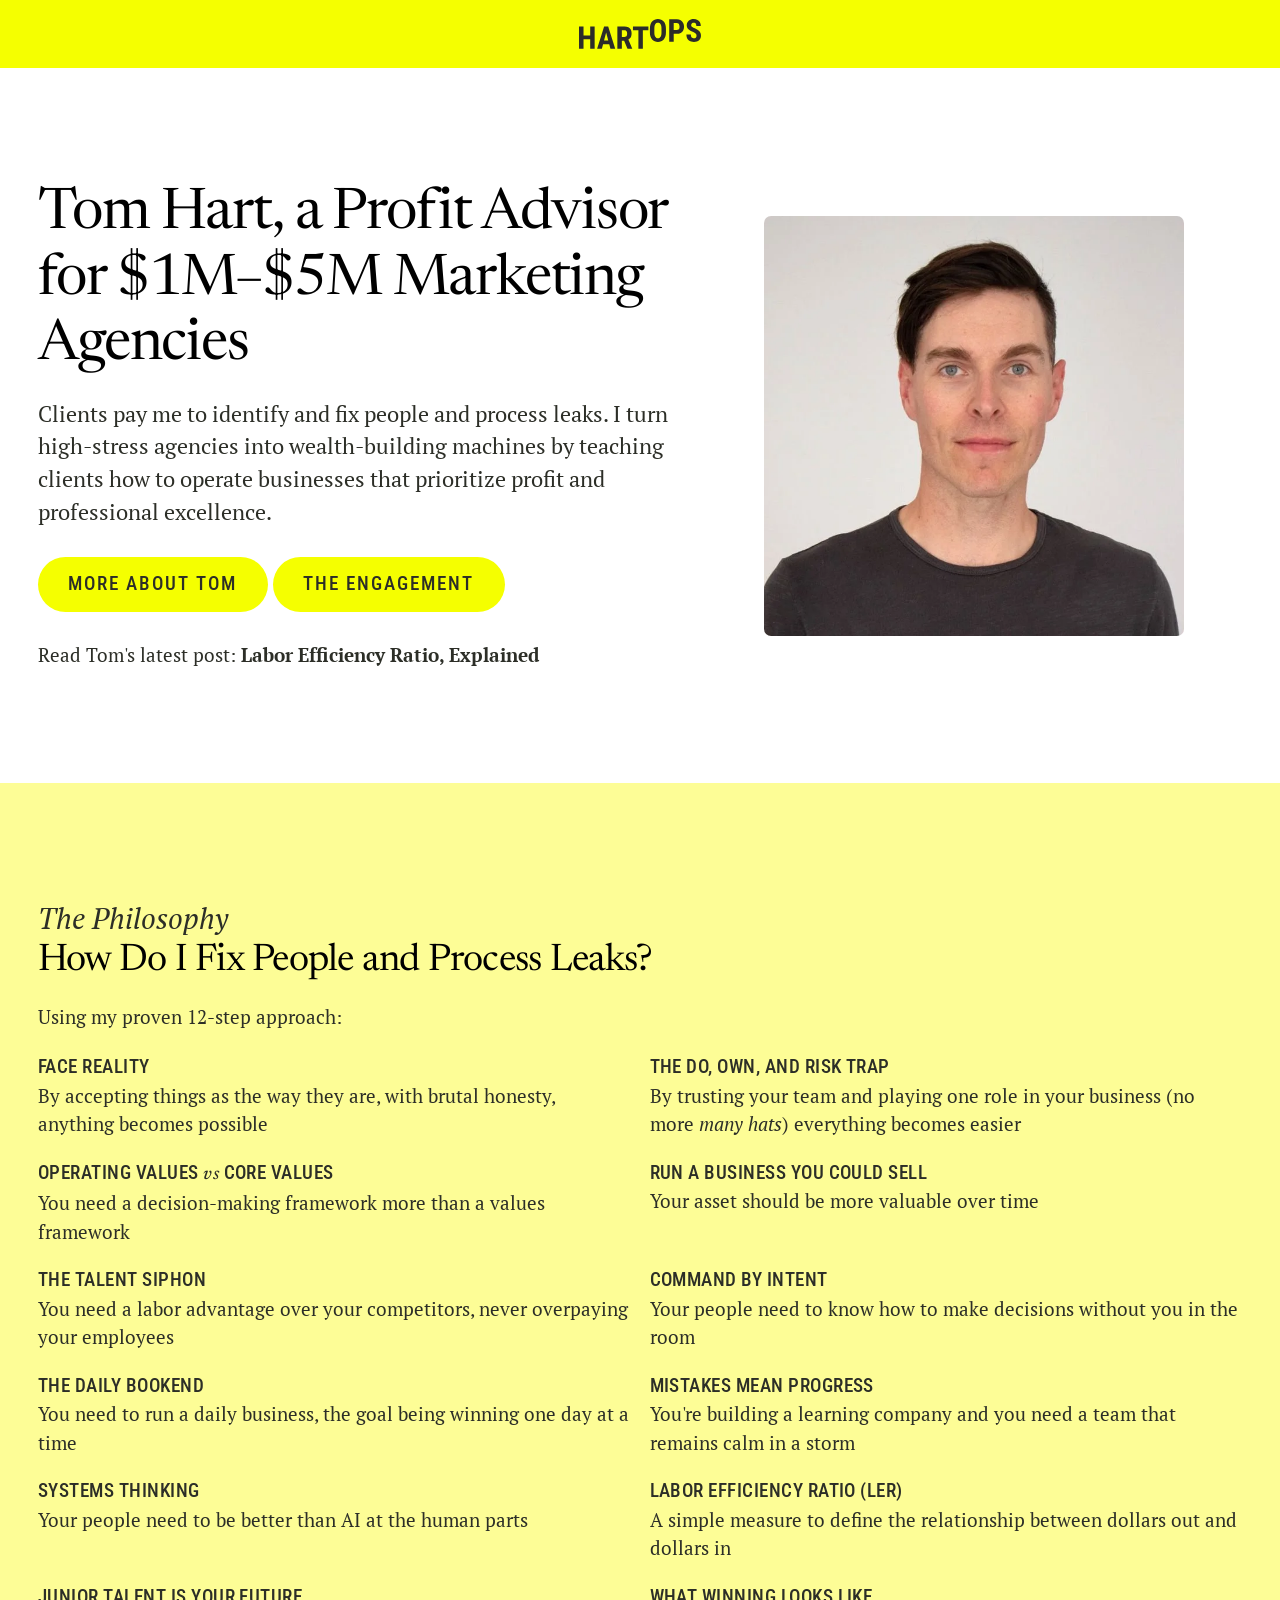
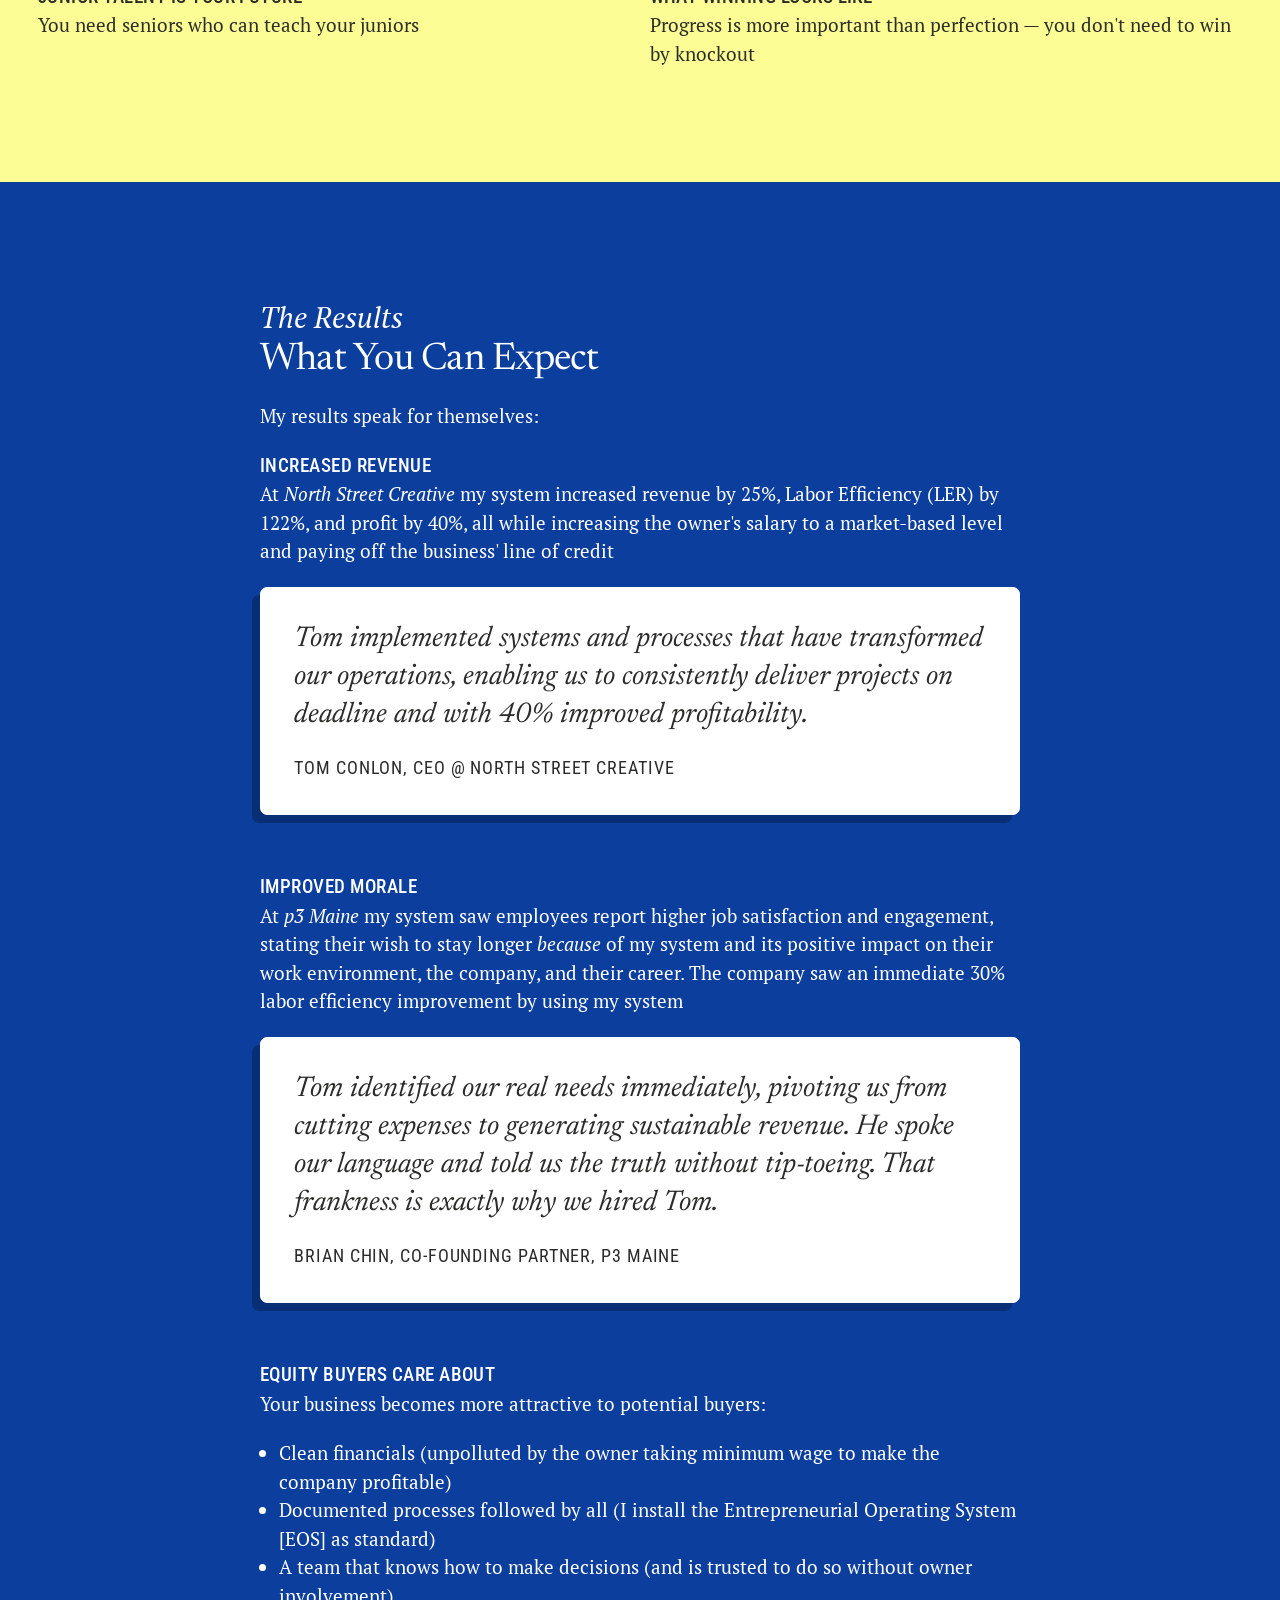
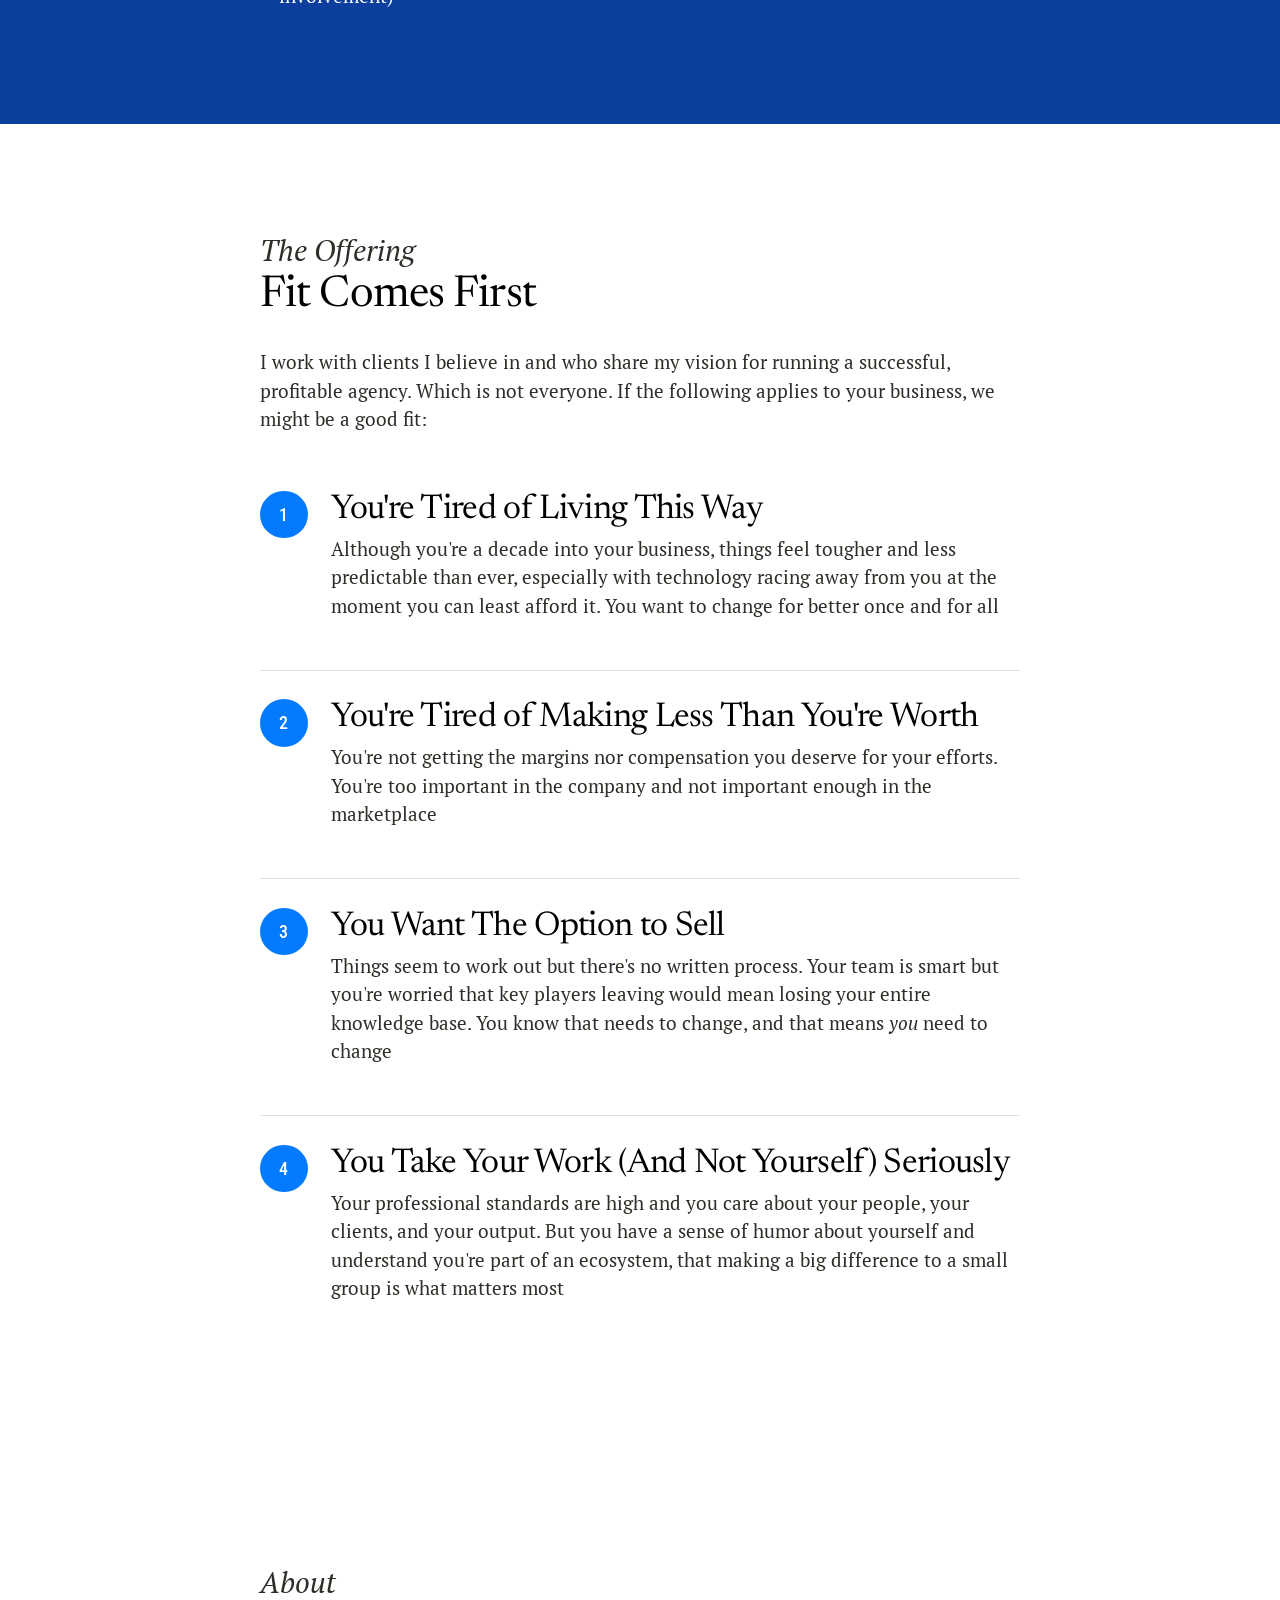
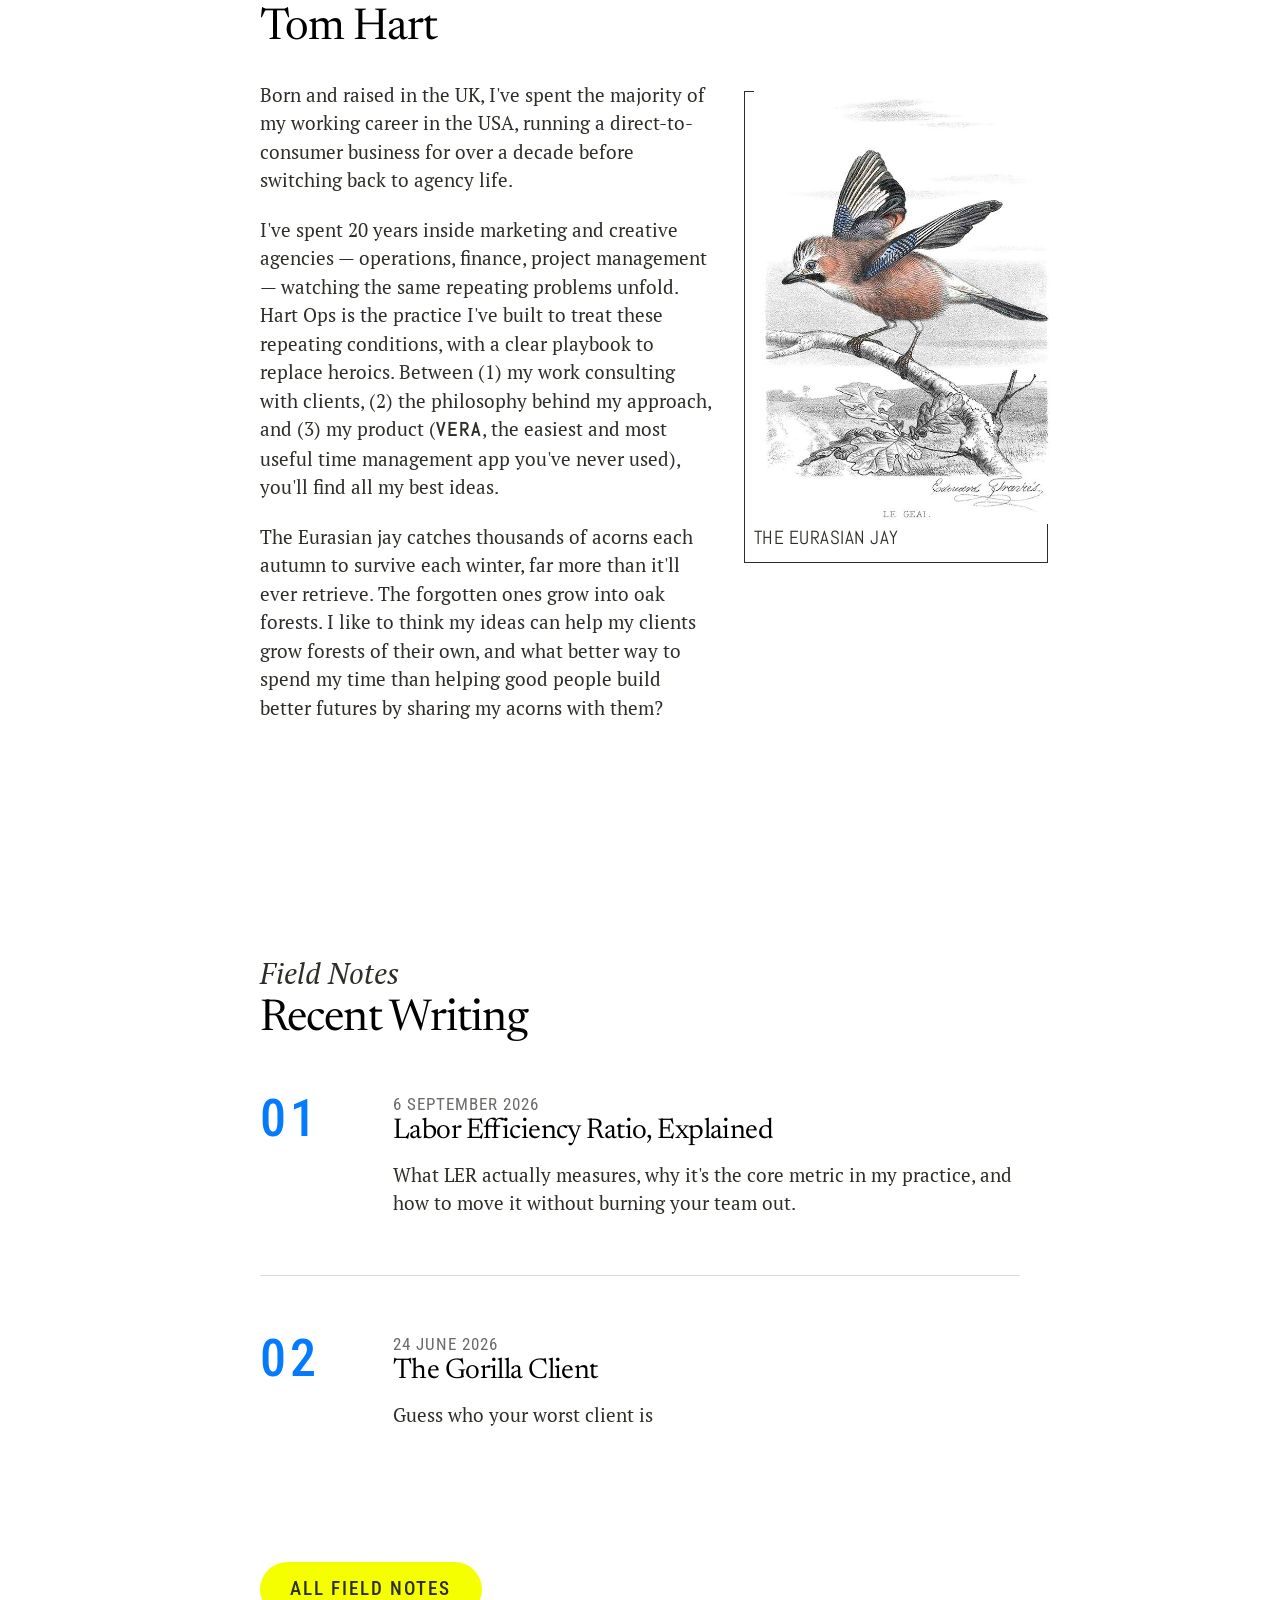
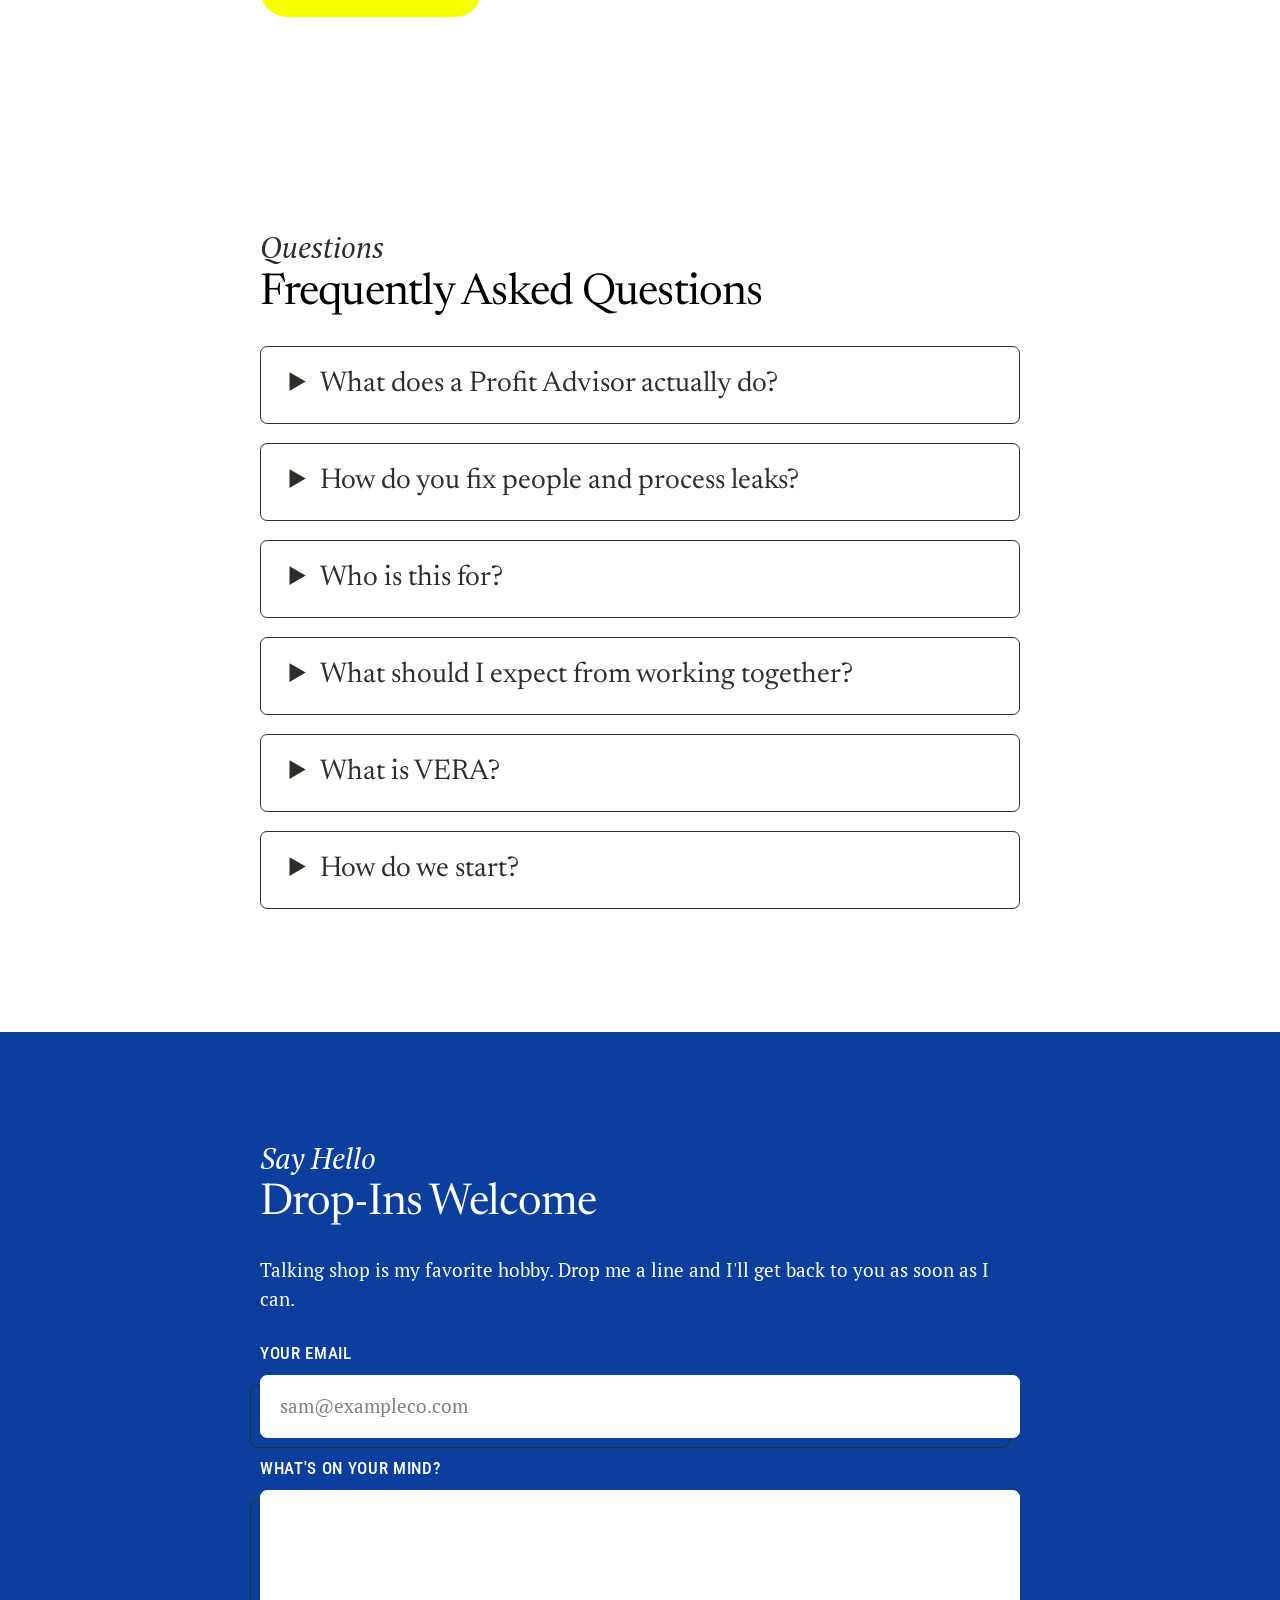
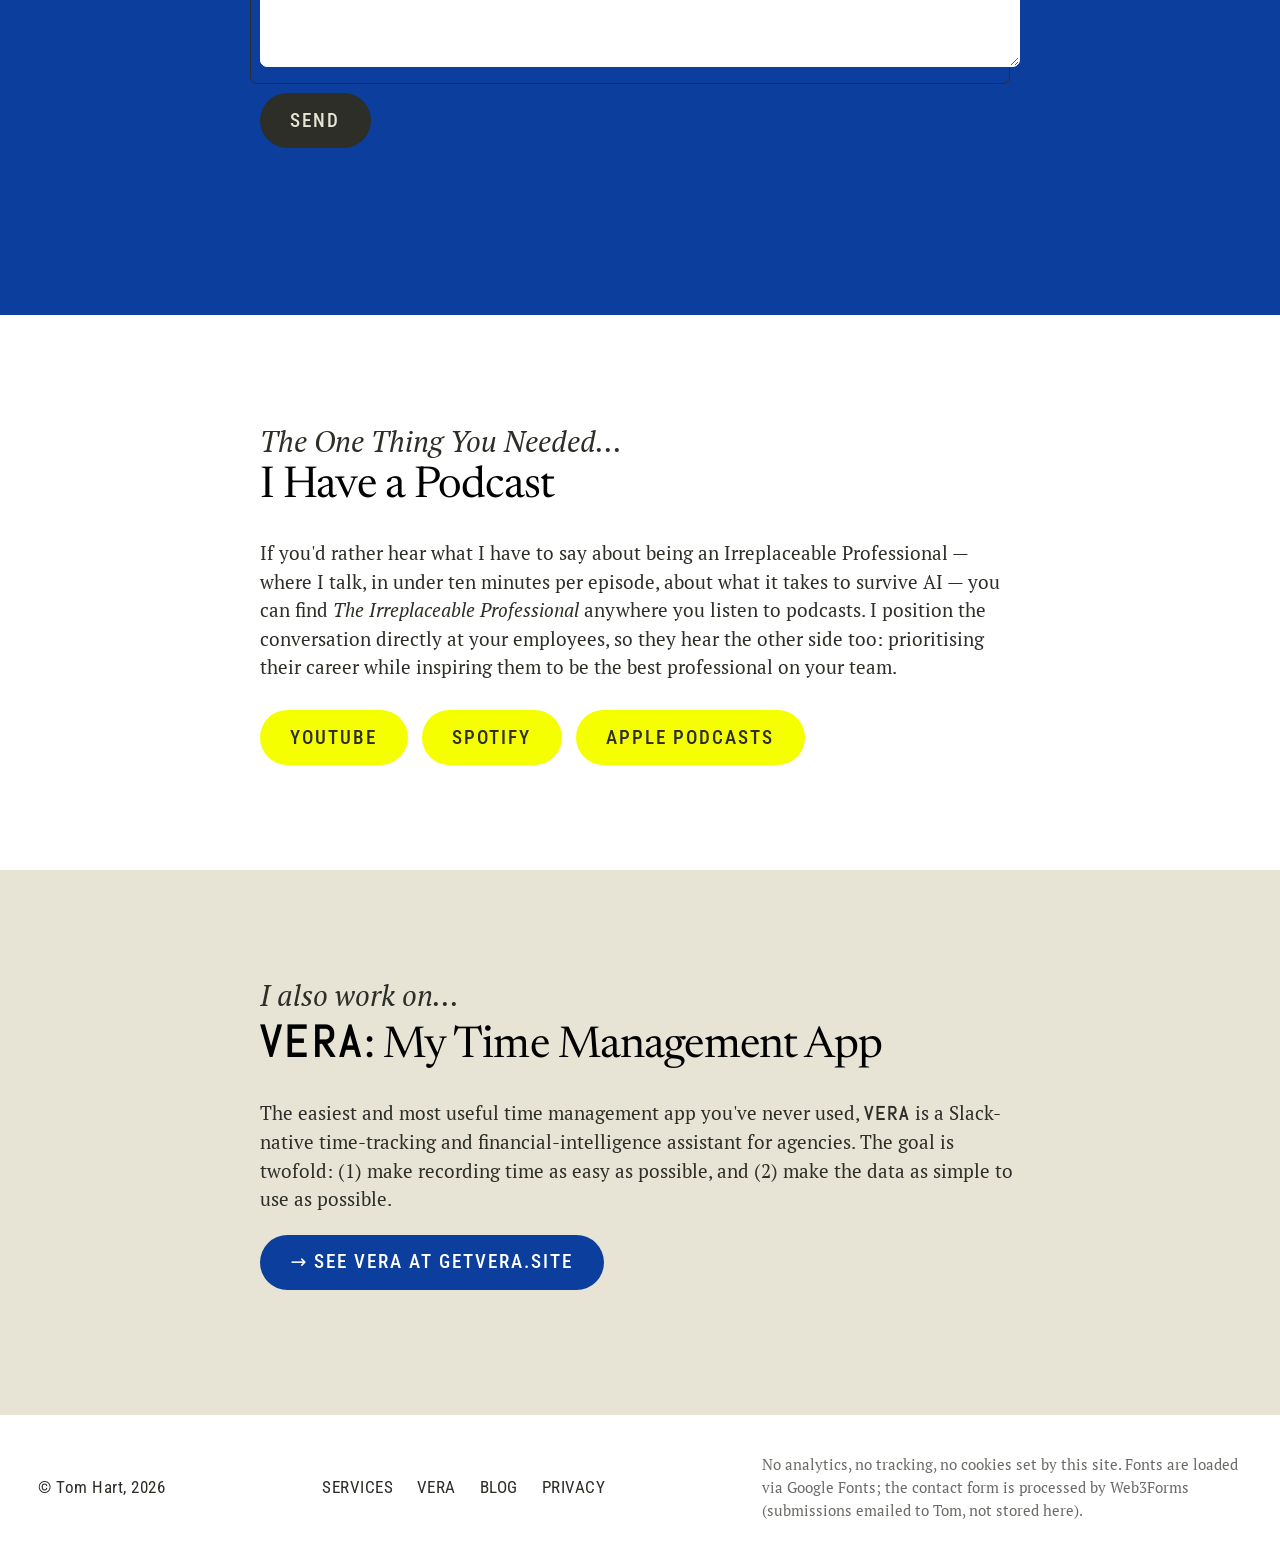
==== index.html @ b601b22d "Add FAQ sections with FAQPage structured data to home and /services/ (issue 6)" ====
<!doctype html>
<html lang="en">
<head>
<meta charset="utf-8">
<meta name="viewport" content="width=device-width, initial-scale=1">
<title>Hart Ops — Profit Advisor for $1M–$5M Marketing Agencies</title>
<meta name="description" content="Tom Hart fixes the people and process leaks that keep $1M–$5M marketing agencies from the profit they deserve. A four-week diagnostic and a clear playbook for 20% margins by design.">
<meta name="author" content="Tom Hart">
<meta name="robots" content="index,follow,max-image-preview:large">
<meta name="theme-color" content="#047AFF">

<meta property="og:title" content="Hart Ops — Profit Advisor for $1M–$5M Marketing Agencies">
<meta property="og:description" content="Turn a high-stress agency into a wealth-building machine. Four-week diagnostic, clear playbook, 20% margins by design.">
<meta property="og:type" content="website">
<meta property="og:url" content="https://hartops.com/">
<meta property="og:image" content="https://hartops.com/assets/img/tom-hart.jpg">
<meta property="og:image:alt" content="Tom Hart, profit advisor for $1M–$5M marketing agencies">
<meta property="og:locale" content="en_US">
<meta property="og:site_name" content="Hart Ops">

<meta name="twitter:card" content="summary_large_image">
<meta name="twitter:title" content="Hart Ops — Profit Advisor for $1M–$5M Marketing Agencies">
<meta name="twitter:description" content="Turn a high-stress agency into a wealth-building machine. Four-week diagnostic, clear playbook, 20% margins by design.">
<meta name="twitter:image" content="https://hartops.com/assets/img/tom-hart.jpg">

<link rel="canonical" href="https://hartops.com/">
<link rel="icon" href="assets/img/hart-ops-logo.svg" type="image/svg+xml">

<link rel="preconnect" href="https://fonts.googleapis.com">
<link rel="preconnect" href="https://fonts.gstatic.com" crossorigin>
<link rel="preload" as="image" href="assets/img/tom-hart.jpg" fetchpriority="high">
<link href="https://fonts.googleapis.com/css2?family=Abel&family=Newsreader:ital,opsz,wght@0,6..72,400..500;1,6..72,400..500&family=PT+Serif:ital,wght@0,400;0,700;1,400;1,700&family=Roboto+Condensed:wght@400;500&display=swap" rel="stylesheet">

<link rel="stylesheet" href="styles.css">
<style>
  .recent-writing-list { list-style: none; padding: 0; margin: 1.5rem 0 0; }
  .recent-writing-list .post-card { display: grid; gap: 0.75rem; padding: 2.25rem 0; border-top: 1px solid rgba(44, 46, 39, 0.18); align-items: start; }
  .recent-writing-list > li:first-child .post-card { border-top: 0; padding-top: 0.5rem; }
  .recent-writing-list .post-index { font-family: "Roboto Condensed", system-ui, sans-serif; font-weight: 500; letter-spacing: 0.08em; font-size: 2.25rem; line-height: 1; color: var(--color-blue); margin: 0; }
  .recent-writing-list .post-card p { margin: 0; }
  .recent-writing-list .post-card h3 { margin: 0 0 0.4em; }
  @media (min-width: 768px) {
    .recent-writing-list .post-card { grid-template-columns: 4.5rem 1fr; column-gap: 2.5rem; padding: 3rem 0; }
    .recent-writing-list > li:first-child .post-card { padding-top: 1rem; }
    .recent-writing-list .post-index { font-size: 2.75rem; }
  }
  .recent-writing-cta { margin-top: 3rem; margin-bottom: 0; }
  @media (min-width: 768px) { .recent-writing-cta { margin-top: 4rem; } }
</style>

<script type="application/ld+json">
{
  "@context": "https://schema.org",
  "@graph": [
    {
      "@type": "Person",
      "@id": "https://hartops.com/#tom-hart",
      "name": "Tom Hart",
      "jobTitle": "Profit Advisor",
      "description": "Operations, finance, and project-management advisor with 20 years inside marketing and creative agencies. Helps $1M–$5M agencies fix people and process leaks for 20% margins by design.",
      "url": "https://hartops.com/",
      "image": "https://hartops.com/assets/img/tom-hart.jpg",
      "knowsAbout": [
        "Agency operations",
        "Labor Efficiency Ratio (LER)",
        "Entrepreneurial Operating System (EOS)",
        "Marketing agency profitability",
        "Process design",
        "Team performance"
      ],
      "worksFor": { "@id": "https://hartops.com/#hartops" },
      "sameAs": [
        "https://getvera.site"
      ]
    },
    {
      "@type": "ProfessionalService",
      "@id": "https://hartops.com/#hartops",
      "name": "Hart Ops",
      "url": "https://hartops.com/",
      "logo": "https://hartops.com/assets/img/hart-ops-logo.svg",
      "image": "https://hartops.com/assets/img/tom-hart.jpg",
      "description": "Profit advisory for $1M–$5M marketing agencies. A four-week diagnostic and a clear playbook for 20% margins by design.",
      "founder": { "@id": "https://hartops.com/#tom-hart" },
      "areaServed": "Worldwide",
      "makesOffer": { "@id": "https://hartops.com/services/#service" },
      "review": [
        {
          "@type": "Review",
          "author": { "@type": "Person", "name": "Tom Conlon", "jobTitle": "CEO, North Street Creative" },
          "reviewBody": "Tom implemented systems and processes that have transformed our operations, enabling us to consistently deliver projects on deadline and with 40% improved profitability."
        },
        {
          "@type": "Review",
          "author": { "@type": "Person", "name": "Brian Chin", "jobTitle": "Co-Founding Partner, p3 Maine" },
          "reviewBody": "Tom identified our real needs immediately, pivoting us from cutting expenses to generating sustainable revenue. He spoke our language and told us the truth without tip-toeing. That frankness is exactly why we hired Tom."
        }
      ]
    },
    {
      "@type": "WebSite",
      "@id": "https://hartops.com/#website",
      "url": "https://hartops.com/",
      "name": "Hart Ops",
      "publisher": { "@id": "https://hartops.com/#hartops" },
      "inLanguage": "en"
    },
    {
      "@type": "FAQPage",
      "@id": "https://hartops.com/#faq",
      "mainEntity": [
        {
          "@type": "Question",
          "name": "What does a Profit Advisor actually do?",
          "acceptedAnswer": {
            "@type": "Answer",
            "text": "Clients pay me to identify and fix people and process leaks. I turn high-stress agencies into wealth-building machines by teaching clients how to operate businesses that prioritize profit and professional excellence. I've spent 20 years inside marketing and creative agencies — operations, finance, project management — and Hart Ops is the practice I've built to treat these repeating conditions, with a clear playbook to replace heroics."
          }
        },
        {
          "@type": "Question",
          "name": "How do you fix people and process leaks?",
          "acceptedAnswer": {
            "@type": "Answer",
            "text": "Using my proven 12-step approach. It starts with Face Reality, then covers Command by Intent (your people need to know how to make decisions without you in the room), The Daily Bookend, and Labor Efficiency Ratio (LER), a simple measure to define the relationship between dollars out and dollars in. Progress is more important than perfection — you don't need to win by knockout."
          }
        },
        {
          "@type": "Question",
          "name": "Who is this for?",
          "acceptedAnswer": {
            "@type": "Answer",
            "text": "I work with $1M–$5M marketing agencies, and with clients I believe in who share my vision for running a successful, profitable agency. Which is not everyone. We might be a good fit if you're tired of living this way, you're tired of making less than you're worth, you want the option to sell, and you take your work (and not yourself) seriously."
          }
        },
        {
          "@type": "Question",
          "name": "What should I expect from working together?",
          "acceptedAnswer": {
            "@type": "Answer",
            "text": "My results speak for themselves. At North Street Creative my system increased revenue by 25%, Labor Efficiency (LER) by 122%, and profit by 40%. At p3 Maine employees reported higher job satisfaction and engagement, and the company saw an immediate 30% labor efficiency improvement. Your business also becomes more attractive to potential buyers: clean financials, documented processes followed by all, and a team that knows how to make decisions."
          }
        },
        {
          "@type": "Question",
          "name": "What is VERA?",
          "acceptedAnswer": {
            "@type": "Answer",
            "text": "VERA is a Slack-native time-tracking and financial-intelligence assistant for agencies, and the easiest and most useful time management app you've never used. The goal is twofold: (1) make recording time as easy as possible, and (2) make the data as simple to use as possible."
          }
        },
        {
          "@type": "Question",
          "name": "How do we start?",
          "acceptedAnswer": {
            "@type": "Answer",
            "text": "Talking shop is my favorite hobby. Drop me a line using the contact form just below this section and I'll get back to you as soon as I can."
          }
        }
      ]
    }
  ]
}
</script>
</head>
<body>

<a class="skip-link" href="#top">Skip to main content</a>

<header class="site-header bg-canary z-50">
  <div class="px-6 md:px-8 py-4 flex justify-center">
    <a class="block max-h-[30px]" href="#top" aria-label="Hart Ops home"><img class="block max-h-[30px] w-auto" src="./assets/img/hart-ops-logo.svg" alt="Hart Ops" width="122" height="30"></a>
  </div>
</header>

<main id="top">
  <section class="px-6 md:px-8 py-16 md:py-24 bg-white">
    <div class="mx-auto max-w-[1400px] grid gap-8 md:gap-12 md:grid-cols-[1.4fr_1fr] items-center">
      <div>
        <h1 class="text-[2.6rem] md:text-[3rem] mb-4">Tom Hart, a Profit Advisor<br />for $1M–$5M Marketing Agencies</h1>
        <p class="text-[1.15rem] max-w-[36em] mb-6">Clients pay me to identify and fix people and process leaks. I turn high-stress agencies into wealth-building machines by teaching clients how to operate businesses that prioritize profit and professional excellence.</p>
        <a class="btn" href="#about">More About Tom</a> <a class="btn" href="/services/">The Engagement</a>
        <p class="mt-6 mb-0"><!-- BUILD:LATEST_POST_LINK -->Read Tom's latest post: <a class="font-bold" href="/blog/labor-efficiency-ratio-explained/">Labor Efficiency Ratio, Explained</a><!-- /BUILD:LATEST_POST_LINK --></p>
      </div>
      <figure class="m-0">
        <img class="w-full max-w-[420px] rounded-md" src="assets/img/tom-hart.jpg" alt="Portrait of Tom Hart" width="420" height="525" loading="eager" decoding="async" fetchpriority="high" onerror="this.closest('figure').remove()">
      </figure>
    </div>
  </section>
  
  <section class="px-6 md:px-8 py-16 md:py-24 bg-[#FDFD96]">
    <div class="mx-auto max-w-[1400px]">
        <p class="italic text-[1.5rem] m-0">The Philosophy</p>
        <h2 class="text-[1.6rem] md:text-[2rem] mb-4">How Do I Fix People and Process Leaks?</h2>
        <p>Using my proven 12-step approach:</p>
        <ol class="list-none mt-4 grid gap-4 md:grid-cols-2">
          <li><strong class="font-meta font-medium uppercase tracking-wide">Face Reality</strong><br />By accepting things as the way they are, with brutal honesty, anything becomes possible</li>
          <li><strong class="font-meta font-medium uppercase tracking-wide">The Do, Own, and Risk Trap</strong><br />By trusting your team and playing one role in your business (no more <em class="italic">many hats</em>) everything becomes easier</li>
          <li><strong class="font-meta font-medium uppercase tracking-wide">Operating Values <span class="italic lowercase font-heading">vs</span> Core Values</strong><br />You need a decision-making framework more than a values framework</li>
          <li><strong class="font-meta font-medium uppercase tracking-wide">Run a Business You Could Sell</strong><br />Your asset should be more valuable over time</li>
          <li><strong class="font-meta font-medium uppercase tracking-wide">The Talent Siphon</strong><br />You need a labor advantage over your competitors, never overpaying your employees</li>
          <li><strong class="font-meta font-medium uppercase tracking-wide">Command by Intent</strong><br />Your people need to know how to make decisions without you in the room</li>
          <li><strong class="font-meta font-medium uppercase tracking-wide">The Daily Bookend</strong><br />You need to run a daily business, the goal being winning one day at a time</li>
          <li><strong class="font-meta font-medium uppercase tracking-wide">Mistakes Mean Progress</strong><br />You're building a learning company and you need a team that remains calm in a storm</li>
          <li><strong class="font-meta font-medium uppercase tracking-wide">Systems Thinking</strong><br />Your people need to be better than AI at the human parts</li>
          <li><strong class="font-meta font-medium uppercase tracking-wide">Labor Efficiency Ratio (LER)</strong><br />A simple measure to define the relationship between dollars out and dollars in</li>
          <li><strong class="font-meta font-medium uppercase tracking-wide">Junior Talent Is Your Future</strong><br />You need seniors who can teach your juniors</li>
          <li><strong class="font-meta font-medium uppercase tracking-wide">What Winning Looks Like</strong><br />Progress is more important than perfection — you don't need to win by knockout</li>
        </ol>
    </div>
  </section>

  <section class="theme-dark px-6 md:px-8 py-16 md:py-24">
    <div class="mx-auto max-w-[760px]">
        <p class="italic text-[1.5rem] m-0">The Results</p>
        <h2 class="text-[1.6rem] md:text-[2rem] mb-4">What You Can Expect</h2>
        <p>My results speak for themselves:</p>
        <section class="flex flex-col gap-12">
          <article>
            <p><strong class="font-meta font-medium uppercase tracking-wide">Increased Revenue</strong><br />At <em>North Street Creative</em> my system increased revenue by 25%, Labor Efficiency (LER) by 122%, and profit by 40%, all while increasing the owner's salary to a market-based level and paying off the business' line of credit</p>
              <figure class="m-0 p-7 bg-white border rounded-md shadow-[-8px_8px_0px_0px_rgba(0,0,0,.25)]">
              <blockquote class="m-0 mb-4 text-2xl font-heading italic text-[#2B2C29]"><p class="m-0">Tom implemented systems and processes that have transformed our operations, enabling us to consistently deliver projects on deadline and with 40% improved profitability.</p></blockquote>
              <figcaption class="font-meta uppercase tracking-[0.05em] text-[0.95rem] text-[#2B2C29]">Tom Conlon, CEO @ North Street Creative</figcaption>
            </figure>
          </article>
          <article>
            <p><strong class="font-meta font-medium uppercase tracking-wide">Improved Morale</strong><br />At <em>p3 Maine</em> my system saw employees report higher job satisfaction and engagement, stating their wish to stay longer <em>because</em> of my system and its positive impact on their work environment, the company, and their career. The company saw an immediate 30% labor efficiency improvement by using my system</p>
            <figure class="m-0 p-7 bg-white border rounded-md shadow-[-8px_8px_0px_0px_rgba(0,0,0,.25)]">
              <blockquote class="m-0 mb-4 text-2xl font-heading italic text-[#2B2C29]"><p class="m-0">Tom identified our real needs immediately, pivoting us from cutting expenses to generating sustainable revenue. He spoke our language and told us the truth without tip-toeing. That frankness is exactly why we hired Tom.</p></blockquote>
              <figcaption class="font-meta uppercase tracking-[0.05em] text-[0.95rem] text-[#2B2C29]">Brian Chin, Co-Founding Partner, p3 Maine</figcaption>
            </figure>
          </article>
          <article>
            <p><strong class="font-meta font-medium uppercase tracking-wide">Equity Buyers Care About</strong><br />Your business becomes more attractive to potential buyers:</p>
            <ul class="list-disc list-outside ml-4">
              <li>Clean financials (unpolluted by the owner taking minimum wage to make the company profitable)</li>
              <li>Documented processes followed by all (I install the Entrepreneurial Operating System [EOS] as standard)</li>
              <li>A team that knows how to make decisions (and is trusted to do so without owner involvement)</li>
            </ul>
          </article>
        </section>
        </div>
  </section>

  <section class="px-6 md:px-8 py-14 md:py-22 bg-white">
    <div class="mx-auto max-w-[760px]">
      <p class="italic text-[1.5rem] m-0">The Offering</p>
      <h2 class="text-[2rem] md:text-[2.3125rem]">Fit Comes First</h2>
      <p>I work with clients I believe in and who share my vision for running a successful, profitable agency. Which is not everyone. If the following applies to your business, we might be a good fit:</p>
      <ol class="timeline-list mt-6">
        <li>
          <h3 class="m-0 mb-1 text-[1.4rem] md:text-[1.8rem]">You're Tired of Living This Way</h3>
          <p>Although you're a decade into your business, things feel tougher and less predictable than ever, especially with technology racing away from you at the moment you can least afford it. You want to change for better once and for all</p>
        </li>
        <li>
          <h3 class="m-0 mb-1 text-[1.4rem] md:text-[1.8rem]">You're Tired of Making Less Than You're Worth</h3>
          <p>You're not getting the margins nor compensation you deserve for your efforts. You're too important in the company and not important enough in the marketplace</p>
        </li>
        <li>
          <h3 class="m-0 mb-1 text-[1.4rem] md:text-[1.8rem]">You Want The Option to Sell</h3>
          <p>Things seem to work out but there's no written process. Your team is smart but you're worried that key players leaving would mean losing your entire knowledge base. You know that needs to change, and that means <em>you</em> need to change</p>
        </li>
        <li>
          <h3 class="m-0 mb-1 text-[1.4rem] md:text-[1.8rem]">You Take Your Work (And Not Yourself) Seriously</h3>
          <p>Your professional standards are high and you care about your people, your clients, and your output. But you have a sense of humor about yourself and understand you're part of an ecosystem, that making a big difference to a small group is what matters most</p>
        </li>
      </ol>
    </div>
  </section>

  <section class="px-6 md:px-8 py-14 md:py-22" id="about">
    <div class="mx-auto max-w-[760px]">
      <p class="italic text-[1.5rem] m-0">About</p>
      <h2 class="text-[2rem] md:text-[2.3125rem]">Tom Hart</h2>
      <div class="grid md:grid-cols-[60%_40%] gap-8">
        <header>
          <p>Born and raised in the UK, I've spent the majority of my working career in the USA, running a direct-to-consumer business for over a decade before switching back to agency life.</p>
          <p>I've spent 20 years inside marketing and creative agencies — operations, finance, project management — watching the same repeating problems unfold. Hart Ops is the practice I've built to treat these repeating conditions, with a clear playbook to replace heroics. Between (1) my work consulting with clients, (2) the philosophy behind my approach, and (3) my product (<a class="font-bold" rel="noopener" target="_blank" href="https://getvera.site"><span class="font-ui tracking-widest">VERA</span></a>, the easiest and most useful time management app you've never used), you'll find all my best ideas.</p>
          <p>The Eurasian jay catches thousands of acorns each autumn to survive each winter, far more than it'll ever retrieve. The forgotten ones grow into oak forests. I like to think my ideas can help my clients grow forests of their own, and what better way to spend my time than helping good people build better futures by sharing my acorns with them?</p>
        </header>
        <section class="flex flex-col gap-2">
          <figure class="relative jay">
            <img src="./assets/img/jay-864.jpg" alt="A Eurasian jay perched on a branch" width="864" height="576" loading="lazy" decoding="async" class="z-10 relative" onerror="this.closest('figure').remove()">
            <figcaption class="font-ui uppercase tracking-wide font-medium">The Eurasian Jay</figcaption>
          </figure>
        </section>
      </div>
    </div>
  </section>

  <section class="px-6 md:px-8 py-14 md:py-22 bg-white" id="writing">
    <div class="mx-auto max-w-[760px]">
      <p class="italic text-[1.5rem] m-0">Field Notes</p>
      <h2 class="text-[2rem] md:text-[2.3125rem]">Recent Writing</h2>
      <ol class="recent-writing-list">
        <!-- BUILD:LATEST_POSTS -->
        <li>
          <article class="post-card">
            <p class="post-index" aria-hidden="true">01</p>
            <div>
              <p class="font-meta uppercase tracking-[0.06em] text-sm text-ink/70">6 September 2026</p>
              <h3 class="text-xl md:text-2xl"><a class="no-underline text-black hover:text-blue-text" href="/blog/labor-efficiency-ratio-explained/">Labor Efficiency Ratio, Explained</a></h3>
              <p class="max-w-[62ch]">What LER actually measures, why it's the core metric in my practice, and how to move it without burning your team out.</p>
            </div>
          </article>
        </li>
        <li>
          <article class="post-card">
            <p class="post-index" aria-hidden="true">02</p>
            <div>
              <p class="font-meta uppercase tracking-[0.06em] text-sm text-ink/70">24 June 2026</p>
              <h3 class="text-xl md:text-2xl"><a class="no-underline text-black hover:text-blue-text" href="/blog/the-gorilla-client/">The Gorilla Client</a></h3>
              <p class="max-w-[62ch]">Guess who your worst client is</p>
            </div>
          </article>
        </li>
        <!-- /BUILD:LATEST_POSTS -->
      </ol>
      <p class="recent-writing-cta"><a class="btn" href="/blog/">All Field Notes</a></p>
    </div>
  </section>

  <section class="px-6 md:px-8 py-14 md:py-22" id="faq">
    <div class="mx-auto max-w-[760px]">
      <p class="italic text-[1.5rem] m-0">Questions</p>
      <h2 class="text-[2rem] md:text-[2.3125rem]">Frequently Asked Questions</h2>
      <details class="px-6 py-4 mb-4 bg-white border rounded-md">
        <summary class="font-heading text-2xl">What does a Profit Advisor actually do?</summary>
        <p class="mt-4 mb-0">Clients pay me to identify and fix people and process leaks. I turn high-stress agencies into wealth-building machines by teaching clients how to operate businesses that prioritize profit and professional excellence. I've spent 20 years inside marketing and creative agencies — operations, finance, project management — and Hart Ops is the practice I've built to treat these repeating conditions, with a clear playbook to replace heroics.</p>
      </details>
      <details class="px-6 py-4 mb-4 bg-white border rounded-md">
        <summary class="font-heading text-2xl">How do you fix people and process leaks?</summary>
        <p class="mt-4 mb-0">Using my proven 12-step approach. It starts with Face Reality, then covers Command by Intent (your people need to know how to make decisions without you in the room), The Daily Bookend, and Labor Efficiency Ratio (LER), a simple measure to define the relationship between dollars out and dollars in. Progress is more important than perfection — you don't need to win by knockout.</p>
      </details>
      <details class="px-6 py-4 mb-4 bg-white border rounded-md">
        <summary class="font-heading text-2xl">Who is this for?</summary>
        <p class="mt-4 mb-0">I work with $1M–$5M marketing agencies, and with clients I believe in who share my vision for running a successful, profitable agency. Which is not everyone. We might be a good fit if you're tired of living this way, you're tired of making less than you're worth, you want the option to sell, and you take your work (and not yourself) seriously.</p>
      </details>
      <details class="px-6 py-4 mb-4 bg-white border rounded-md">
        <summary class="font-heading text-2xl">What should I expect from working together?</summary>
        <p class="mt-4 mb-0">My results speak for themselves. At North Street Creative my system increased revenue by 25%, Labor Efficiency (LER) by 122%, and profit by 40%. At p3 Maine employees reported higher job satisfaction and engagement, and the company saw an immediate 30% labor efficiency improvement. Your business also becomes more attractive to potential buyers: clean financials, documented processes followed by all, and a team that knows how to make decisions.</p>
      </details>
      <details class="px-6 py-4 mb-4 bg-white border rounded-md">
        <summary class="font-heading text-2xl">What is VERA?</summary>
        <p class="mt-4 mb-0">VERA is a Slack-native time-tracking and financial-intelligence assistant for agencies, and the easiest and most useful time management app you've never used. The goal is twofold: (1) make recording time as easy as possible, and (2) make the data as simple to use as possible.</p>
      </details>
      <details class="px-6 py-4 mb-4 bg-white border rounded-md">
        <summary class="font-heading text-2xl">How do we start?</summary>
        <p class="mt-4 mb-0">Talking shop is my favorite hobby. Drop me a line using the contact form just below this section and I'll get back to you as soon as I can.</p>
      </details>
    </div>
  </section>

  <section class="theme-dark px-6 md:px-8 py-14 md:py-22" id="contact">
    <div class="mx-auto max-w-[760px]">
      <p class="italic text-[1.5rem] m-0">Say Hello</p>
      <h2 class="text-[2rem] md:text-[2.3125rem]">Drop-Ins Welcome</h2>
      <p>Talking shop is my favorite hobby. Drop me a line and I'll get back to you as soon as I can.</p>

      <form id="contact-form" class="mt-6" action="https://api.web3forms.com/submit" method="POST">
        <input type="hidden" name="access_key" value="85346127-0804-40c1-b9c3-3b936dea4bea">
        <input type="hidden" name="subject" value="New enquiry from hartops.com">
        <input type="hidden" name="from_name" value="hartops.com">
        <input type="checkbox" name="botcheck" class="hp-field" tabindex="-1" autocomplete="off">

        <div class="mb-4">
          <label class="field-label" for="email">Your Email</label>
          <div class="relative offset z-0">
            <input class="z-50 relative input-field" id="email" name="email" type="email" required autocomplete="email" placeholder="sam@exampleco.com">
          </div>
        </div>
        <div class="mb-4">
          <label class="field-label" for="message">What's on your mind?</label>
          <div class="relative offset z-0">
            <textarea class="z-50 relative input-field min-h-[7rem] resize-y" id="message" name="message" rows="5" required></textarea>
          </div>
        </div>

        <button type="submit" class="btn">Send</button>
        <p id="form-status" class="mt-4 min-h-[1.5em] font-meta uppercase tracking-[0.04em] text-sm" role="status" aria-live="polite"></p>
      </form>
    </div>
  </section>

  <section class="px-6 md:px-8 py-14 md:py-22">
    <div class="mx-auto max-w-[760px]">
      <p class="italic text-[1.5rem] m-0">The One Thing You Needed...</p>
      <h2 class="text-[2rem] md:text-[2.3125rem]">I Have a Podcast</h2>
      <p>If you'd rather hear what I have to say about being an Irreplaceable Professional — where I talk, in under ten minutes per episode, about what it takes to survive AI — you can find <em>The Irreplaceable Professional</em> anywhere you listen to podcasts. I position the conversation directly at your employees, so they hear the other side too: prioritising their career while inspiring them to be the best professional on your team.</p>
      <ul class="list-none p-0 flex gap-3 flex-wrap mt-6">
        <li><a class="btn" rel="noopener" href="https://www.youtube.com/playlist?list=PLhB0ITupeoCqS8WpZ6aNXH7monxGLDh9Z" target="_blank">YouTube</a></li>
        <li><a class="btn" rel="noopener" href="https://open.spotify.com/show/1Pr7umJiXdM9nKQl69NKM4" target="_blank">Spotify</a></li>
        <li><a class="btn" rel="noopener" href="https://podcasts.apple.com/us/podcast/the-irreplaceable-professional-how-to-out-human-ai/id1864773416" target="_blank">Apple Podcasts</a></li>
      </ul>
    </div>
  </section>

  <section class="px-6 md:px-8 py-14 md:py-22 theme-mid">
    <div class="mx-auto max-w-[760px]">
      <p class="italic text-[1.5rem] m-0">I also work on...</p>
      <h2 class="text-[2rem] md:text-[2.3125rem]"><span class="font-ui tracking-widest font-bold">VERA</span>: My Time Management App</h2>
      <p>The easiest and most useful time management app you've never used, <span class="font-ui tracking-widest font-bold">VERA</span> is a Slack-native time-tracking and financial-intelligence assistant for agencies. The goal is twofold: (1) make recording time as easy as possible, and (2) make the data as simple to use as possible.</p>
      <p><a class="btn" rel="noopener" href="https://getvera.site" target="_blank">→ See VERA at getvera.site</a></p>
    </div>
  </section>

</main>

<footer class="py-8 font-meta text-[0.9rem] text-ink tracking-[0.03em]">
  <div class="mx-auto max-w-[1400px] px-6 md:px-8 flex flex-col gap-3 md:flex-row md:items-center md:justify-between md:flex-wrap">
    <p class="m-0">&copy; Tom Hart, <span id="year">2026</span></p>
    <ul class="list-none p-0 m-0 flex gap-5 flex-wrap uppercase">
      <li><a href="/services/">Services</a></li>
      <li><a href="https://getvera.site">VERA</a></li>
      <li><a href="https://getvera.site/blog">Blog</a></li>
      <li><a href="#privacy" id="privacy-link">Privacy</a></li>
    </ul>
    <p id="privacy" class="m-0 text-[0.8rem] text-ink/70 max-w-[60ch] normal-case tracking-normal font-body md:basis-full">No analytics, no tracking, no cookies set by this site. Fonts are loaded via Google Fonts; the contact form is processed by Web3Forms (submissions emailed to Tom, not stored here).</p>
  </div>
</footer>

<script src="script.js" defer></script>
</body>
</html>
---- styles.css ----
/*! tailwindcss v4.3.3 | MIT License | https://tailwindcss.com */
@layer properties{@supports (((-webkit-hyphens:none)) and (not (margin-trim:inline))) or ((-moz-orient:inline) and (not (color:rgb(from red r g b)))){*,:before,:after,::backdrop{--tw-border-style:solid;--tw-font-weight:initial;--tw-tracking:initial;--tw-shadow:0 0 #0000;--tw-shadow-color:initial;--tw-shadow-alpha:100%;--tw-inset-shadow:0 0 #0000;--tw-inset-shadow-color:initial;--tw-inset-shadow-alpha:100%;--tw-ring-color:initial;--tw-ring-shadow:0 0 #0000;--tw-inset-ring-color:initial;--tw-inset-ring-shadow:0 0 #0000;--tw-ring-inset:initial;--tw-ring-offset-width:0px;--tw-ring-offset-color:#fff;--tw-ring-offset-shadow:0 0 #0000;--tw-blur:initial;--tw-brightness:initial;--tw-contrast:initial;--tw-grayscale:initial;--tw-hue-rotate:initial;--tw-invert:initial;--tw-opacity:initial;--tw-saturate:initial;--tw-sepia:initial;--tw-drop-shadow:initial;--tw-drop-shadow-color:initial;--tw-drop-shadow-alpha:100%;--tw-drop-shadow-size:initial;--tw-leading:initial;--tw-duration:initial;--tw-ease:initial;--tw-outline-style:solid;--btn-fill:0%}}}@layer theme{:root,:host{--font-sans:-apple-system, BlinkMacSystemFont, "Segoe UI", Roboto, "Helvetica Neue", "Noto Sans", Arial, sans-serif, "Apple Color Emoji", "Segoe UI Emoji", "Segoe UI Symbol", "Noto Color Emoji";--font-mono:ui-monospace, SFMono-Regular, Menlo, Monaco, Consolas, "Liberation Mono", "Courier New", monospace;--color-black:#000;--color-white:#fff;--spacing:.25rem;--text-sm:.875rem;--text-sm--line-height:calc(1.25 / .875);--text-base:1rem;--text-base--line-height:calc(1.5 / 1);--text-lg:1.125rem;--text-lg--line-height:calc(1.75 / 1.125);--text-xl:1.25rem;--text-xl--line-height:calc(1.75 / 1.25);--text-2xl:1.5rem;--text-2xl--line-height:calc(2 / 1.5);--text-3xl:1.875rem;--text-3xl--line-height:calc(2.25 / 1.875);--text-4xl:2.25rem;--text-4xl--line-height:calc(2.5 / 2.25);--text-6xl:3.75rem;--text-6xl--line-height:1;--font-weight-normal:400;--font-weight-medium:500;--font-weight-bold:700;--tracking-normal:0em;--tracking-wide:.025em;--tracking-wider:.05em;--tracking-widest:.1em;--leading-normal:1.5;--radius-md:.375rem;--ease-out:cubic-bezier(0, 0, .2, 1);--default-transition-duration:.15s;--default-transition-timing-function:cubic-bezier(.4, 0, .2, 1);--default-font-family:var(--font-sans);--default-mono-font-family:var(--font-mono);--color-cream:#e7e4d6;--color-ink:#2c2e27;--color-blue:#047aff;--color-blue-text:#0059cc;--color-yellow:#ecf251;--color-spooky-mulder:#51ff2f;--color-dough:#e7e4d6;--color-canary:#f5ff00;--color-navy:#0b3e9d;--font-heading:"Newsreader", Georgia, "Times New Roman", serif;--font-body:"PT Serif", Georgia, "Times New Roman", serif;--font-meta:"Roboto Condensed", system-ui, sans-serif;--font-ui:"Abel", system-ui, sans-serif}}@layer base{*,:after,:before,::backdrop{box-sizing:border-box;border:0 solid;margin:0;padding:0}::file-selector-button{box-sizing:border-box;border:0 solid;margin:0;padding:0}html,:host{-webkit-text-size-adjust:100%;tab-size:4;line-height:1.5;font-family:var(--default-font-family,-apple-system, BlinkMacSystemFont, "Segoe UI", Roboto, "Helvetica Neue", "Noto Sans", Arial, sans-serif, "Apple Color Emoji", "Segoe UI Emoji", "Segoe UI Symbol", "Noto Color Emoji");font-feature-settings:var(--default-font-feature-settings,normal);font-variation-settings:var(--default-font-variation-settings,normal);-webkit-tap-highlight-color:transparent}hr{height:0;color:inherit;border-top-width:1px}abbr:where([title]){-webkit-text-decoration:underline dotted;text-decoration:underline dotted}h1,h2,h3,h4,h5,h6{font-size:inherit;font-weight:inherit}a{color:inherit;-webkit-text-decoration:inherit;-webkit-text-decoration:inherit;-webkit-text-decoration:inherit;text-decoration:inherit}b,strong{font-weight:bolder}code,kbd,samp,pre{font-family:var(--default-mono-font-family,ui-monospace, SFMono-Regular, Menlo, Monaco, Consolas, "Liberation Mono", "Courier New", monospace);font-feature-settings:var(--default-mono-font-feature-settings,normal);font-variation-settings:var(--default-mono-font-variation-settings,normal);font-size:1em}small{font-size:80%}sub,sup{vertical-align:baseline;font-size:75%;line-height:0;position:relative}sub{bottom:-.25em}sup{top:-.5em}table{text-indent:0;border-color:inherit;border-collapse:collapse}:-moz-focusring:where(:not(iframe)){outline:auto}progress{vertical-align:baseline}summary{display:list-item}ol,ul,menu{list-style:none}img,svg,video,canvas,audio,iframe,embed,object{vertical-align:middle;display:block}img,video{max-width:100%;height:auto}button,input,select,optgroup,textarea{font:inherit;font-feature-settings:inherit;font-variation-settings:inherit;letter-spacing:inherit;color:inherit;opacity:1;background-color:#0000;border-radius:0}::file-selector-button{font:inherit;font-feature-settings:inherit;font-variation-settings:inherit;letter-spacing:inherit;color:inherit;opacity:1;background-color:#0000;border-radius:0}:where(select:is([multiple],[size])) optgroup{font-weight:bolder}:where(select:is([multiple],[size])) optgroup option{padding-inline-start:20px}::file-selector-button{margin-inline-end:4px}::placeholder{opacity:1}@supports (not ((-webkit-appearance:-apple-pay-button))) or (contain-intrinsic-size:1px){::placeholder{color:currentColor}@supports (color:color-mix(in lab, red, red)){::placeholder{color:color-mix(in oklab, currentcolor 50%, transparent)}}}textarea{resize:vertical}::-webkit-search-decoration{-webkit-appearance:none}::-webkit-date-and-time-value{min-height:1lh;text-align:inherit}::-webkit-datetime-edit{display:inline-flex}::-webkit-datetime-edit-fields-wrapper{padding:0}::-webkit-datetime-edit{padding-block:0}::-webkit-datetime-edit-year-field{padding-block:0}::-webkit-datetime-edit-month-field{padding-block:0}::-webkit-datetime-edit-day-field{padding-block:0}::-webkit-datetime-edit-hour-field{padding-block:0}::-webkit-datetime-edit-minute-field{padding-block:0}::-webkit-datetime-edit-second-field{padding-block:0}::-webkit-datetime-edit-millisecond-field{padding-block:0}::-webkit-datetime-edit-meridiem-field{padding-block:0}::-webkit-calendar-picker-indicator{line-height:1}:-moz-ui-invalid{box-shadow:none}button,input:where([type=button],[type=reset],[type=submit]){appearance:button}::file-selector-button{appearance:button}::-webkit-inner-spin-button{height:auto}::-webkit-outer-spin-button{height:auto}[hidden]:where(:not([hidden=until-found])){display:none!important}html{scroll-behavior:smooth;font-size:17px}@media (min-width:48rem){html{font-size:19px}}html{-webkit-text-size-adjust:100%}body{font-family:var(--font-body);--tw-leading:var(--leading-normal);line-height:var(--leading-normal);color:var(--color-ink);-webkit-font-smoothing:antialiased;-moz-osx-font-smoothing:grayscale}h1,h2,h3{font-family:var(--font-heading);--tw-leading:1.15;--tw-font-weight:var(--font-weight-normal);line-height:1.15;font-weight:var(--font-weight-normal);--tw-tracking:-.02em;letter-spacing:-.02em;color:var(--color-black);margin-bottom:.6em}p{margin-bottom:1.1em}strong{--tw-font-weight:var(--font-weight-bold);font-weight:var(--font-weight-bold)}@media (prefers-reduced-motion:reduce){html{scroll-behavior:auto}}}@layer components{.theme-dark{background-color:var(--color-navy);color:var(--color-white)}.theme-dark h1,.theme-dark h2,.theme-dark h3{color:var(--color-white)}.theme-dark a{color:var(--color-yellow)}.theme-dark a:hover,.theme-dark a:focus{color:var(--color-white)}.theme-black{background-color:var(--color-ink);color:var(--color-cream)}.theme-black h1,.theme-black h2,.theme-black h3{color:var(--color-cream)}.theme-black a{color:var(--color-yellow)}.theme-black a:hover,.theme-black a:focus{color:var(--color-white)}.btn{isolation:isolate;cursor:pointer;background-color:var(--color-canary);font-family:var(--font-meta);font-size:var(--text-base);line-height:var(--tw-leading,var(--text-base--line-height));--tw-font-weight:var(--font-weight-medium);font-weight:var(--font-weight-medium);--tw-tracking:2px;letter-spacing:2px;text-transform:uppercase;transition-property:background-color,color,border-color;transition-timing-function:var(--tw-ease,var(--default-transition-timing-function));transition-duration:var(--tw-duration,var(--default-transition-duration));--tw-duration:.15s;--tw-ease:var(--ease-out);transition-duration:.15s;transition-timing-function:var(--ease-out);--btn-ring:var(--color-ink);border-color:#0000;border-radius:3.40282e38px;padding-block:.7em;padding-inline:1.6em;text-decoration-line:none;display:inline-block;position:relative}.theme-dark .btn,.theme-black .btn{--btn-ring:var(--color-cream);background:var(--color-ink);color:var(--color-cream)}.theme-dark .btn-primary:hover,.theme-dark .btn-primary:focus,.theme-black .btn-primary:hover,.theme-black .btn-primary:focus{background-color:var(--color-white);color:var(--color-black)}.theme-mid{background-color:var(--color-dough);color:var(--color-ink)}.theme-mid .btn{--btn-ring:var(--color-ink);background:var(--color-navy);color:#fff}.btn-primary{background-color:var(--color-yellow);color:var(--color-black)}.btn-primary:hover,.btn-primary:focus{background-color:var(--color-black);color:var(--color-yellow)}.theme-mid .btn-primary:hover,.theme-mid .btn-primary:focus{background-color:var(--color-white);color:var(--color-black)}.btn-outline{border-color:var(--color-ink);color:var(--color-spooky-mulder);background-color:#0000;background:var(--color-ink)}.input-field{border-radius:var(--radius-md);border-style:var(--tw-border-style);border-width:1px;border-color:var(--color-white);background-color:var(--color-white);width:100%;padding-inline:calc(var(--spacing) * 4);font-family:var(--font-body);color:var(--color-black);padding-block:.85em}.input-field:focus{border-color:var(--color-yellow);outline-style:var(--tw-outline-style);outline-offset:2px;outline-width:2px;outline-color:var(--color-yellow)}.field-label{margin-bottom:calc(var(--spacing) * 2);font-family:var(--font-meta);font-size:var(--text-sm);line-height:var(--tw-leading,var(--text-sm--line-height));--tw-font-weight:var(--font-weight-medium);font-weight:var(--font-weight-medium);--tw-tracking:.04em;letter-spacing:.04em;color:var(--color-white);text-transform:uppercase;display:block}.post-body{color:var(--color-ink)}.post-body h2{margin-top:calc(var(--spacing) * 10);margin-bottom:calc(var(--spacing) * 3);font-size:var(--text-2xl);line-height:var(--tw-leading,var(--text-2xl--line-height))}@media (min-width:48rem){.post-body h2{font-size:var(--text-3xl);line-height:var(--tw-leading,var(--text-3xl--line-height))}}.post-body h3{margin-top:calc(var(--spacing) * 8);margin-bottom:calc(var(--spacing) * 2);font-size:var(--text-xl);line-height:var(--tw-leading,var(--text-xl--line-height))}@media (min-width:48rem){.post-body h3{font-size:var(--text-2xl);line-height:var(--tw-leading,var(--text-2xl--line-height))}}.post-body p{margin-bottom:1.1em}.post-body a{color:var(--color-blue-text);text-underline-offset:2px;text-decoration-line:underline}.post-body a:hover{color:var(--color-ink)}.post-body ul{padding-left:calc(var(--spacing) * 6);margin-bottom:1.1em;list-style-type:disc}.post-body ol{padding-left:calc(var(--spacing) * 6);margin-bottom:1.1em;list-style-type:decimal}.post-body li{margin-bottom:.4em}.post-body blockquote{margin-block:calc(var(--spacing) * 6);border-left-style:var(--tw-border-style);border-color:#047aff66;border-left-width:4px}@supports (color:color-mix(in lab, red, red)){.post-body blockquote{border-color:color-mix(in oklab, var(--color-blue) 40%, transparent)}}.post-body blockquote{padding-left:calc(var(--spacing) * 4);color:#2c2e27cc}@supports (color:color-mix(in lab, red, red)){.post-body blockquote{color:color-mix(in oklab, var(--color-ink) 80%, transparent)}}.post-body blockquote{font-style:italic}.post-body hr{margin-block:calc(var(--spacing) * 10);border-style:var(--tw-border-style);border-width:0;border-top-style:var(--tw-border-style);border-color:#2c2e2726;border-top-width:1px}@supports (color:color-mix(in lab, red, red)){.post-body hr{border-color:color-mix(in oklab, var(--color-ink) 15%, transparent)}}.post-body code{background-color:#2c2e270d;border-radius:.25rem}@supports (color:color-mix(in lab, red, red)){.post-body code{background-color:color-mix(in oklab, var(--color-ink) 5%, transparent)}}.post-body code{padding-inline:var(--spacing);padding-block:calc(var(--spacing) * .5);font-family:ui-monospace,SFMono-Regular,Menlo,Consolas,monospace;font-size:.9em}}@layer utilities{.relative{position:relative}.static{position:static}.sticky{position:sticky}.z-0{z-index:0}.z-10{z-index:10}.z-50{z-index:50}.m-0{margin:0}.mx-auto{margin-inline:auto}.mt-3{margin-top:calc(var(--spacing) * 3)}.mt-4{margin-top:calc(var(--spacing) * 4)}.mt-6{margin-top:calc(var(--spacing) * 6)}.mb-0{margin-bottom:0}.mb-1{margin-bottom:var(--spacing)}.mb-2{margin-bottom:calc(var(--spacing) * 2)}.mb-3{margin-bottom:calc(var(--spacing) * 3)}.mb-4{margin-bottom:calc(var(--spacing) * 4)}.mb-6{margin-bottom:calc(var(--spacing) * 6)}.ml-4{margin-left:calc(var(--spacing) * 4)}.block{display:block}.contents{display:contents}.flex{display:flex}.grid{display:grid}.hidden{display:none}.inline{display:inline}.inline-block{display:inline-block}.table{display:table}.max-h-\[30px\]{max-height:30px}.min-h-\[1\.5em\]{min-height:1.5em}.min-h-\[7rem\]{min-height:7rem}.w-auto{width:auto}.w-full{width:100%}.max-w-\[18ch\]{max-width:18ch}.max-w-\[26ch\]{max-width:26ch}.max-w-\[36em\]{max-width:36em}.max-w-\[60ch\]{max-width:60ch}.max-w-\[62ch\]{max-width:62ch}.max-w-\[68ch\]{max-width:68ch}.max-w-\[420px\]{max-width:420px}.max-w-\[760px\]{max-width:760px}.max-w-\[1100px\]{max-width:1100px}.max-w-\[1400px\]{max-width:1400px}.grow{flex-grow:1}.resize-y{resize:vertical}.list-outside{list-style-position:outside}.list-disc{list-style-type:disc}.list-none{list-style-type:none}.flex-col{flex-direction:column}.flex-wrap{flex-wrap:wrap}.items-center{align-items:center}.justify-center{justify-content:center}.gap-2{gap:calc(var(--spacing) * 2)}.gap-3{gap:calc(var(--spacing) * 3)}.gap-4{gap:calc(var(--spacing) * 4)}.gap-5{gap:calc(var(--spacing) * 5)}.gap-8{gap:calc(var(--spacing) * 8)}.gap-12{gap:calc(var(--spacing) * 12)}.rounded-md{border-radius:var(--radius-md)}.border{border-style:var(--tw-border-style);border-width:1px}.border-t{border-top-style:var(--tw-border-style);border-top-width:1px}.border-ink\/15{border-color:#2c2e2726}@supports (color:color-mix(in lab, red, red)){.border-ink\/15{border-color:color-mix(in oklab, var(--color-ink) 15%, transparent)}}.bg-\[\#FDFD96\]{background-color:#fdfd96}.bg-blue{background-color:var(--color-blue)}.bg-canary{background-color:var(--color-canary)}.bg-cream{background-color:var(--color-cream)}.bg-white{background-color:var(--color-white)}.bg-yellow{background-color:var(--color-yellow)}.p-0{padding:0}.p-7{padding:calc(var(--spacing) * 7)}.px-6{padding-inline:calc(var(--spacing) * 6)}.py-4{padding-block:calc(var(--spacing) * 4)}.py-8{padding-block:calc(var(--spacing) * 8)}.py-12{padding-block:calc(var(--spacing) * 12)}.py-14{padding-block:calc(var(--spacing) * 14)}.py-16{padding-block:calc(var(--spacing) * 16)}.pb-12{padding-bottom:calc(var(--spacing) * 12)}.font-body{font-family:var(--font-body)}.font-heading{font-family:var(--font-heading)}.font-meta{font-family:var(--font-meta)}.font-ui{font-family:var(--font-ui)}.text-2xl{font-size:var(--text-2xl);line-height:var(--tw-leading,var(--text-2xl--line-height))}.text-4xl{font-size:var(--text-4xl);line-height:var(--tw-leading,var(--text-4xl--line-height))}.text-lg{font-size:var(--text-lg);line-height:var(--tw-leading,var(--text-lg--line-height))}.text-sm{font-size:var(--text-sm);line-height:var(--tw-leading,var(--text-sm--line-height))}.text-xl{font-size:var(--text-xl);line-height:var(--tw-leading,var(--text-xl--line-height))}.text-\[0\.8rem\]{font-size:.8rem}.text-\[0\.9rem\]{font-size:.9rem}.text-\[0\.95rem\]{font-size:.95rem}.text-\[1\.4rem\]{font-size:1.4rem}.text-\[1\.5rem\]{font-size:1.5rem}.text-\[1\.6rem\]{font-size:1.6rem}.text-\[1\.15rem\]{font-size:1.15rem}.text-\[2\.6rem\]{font-size:2.6rem}.text-\[2rem\]{font-size:2rem}.font-bold{--tw-font-weight:var(--font-weight-bold);font-weight:var(--font-weight-bold)}.font-medium{--tw-font-weight:var(--font-weight-medium);font-weight:var(--font-weight-medium)}.tracking-\[0\.03em\]{--tw-tracking:.03em;letter-spacing:.03em}.tracking-\[0\.04em\]{--tw-tracking:.04em;letter-spacing:.04em}.tracking-\[0\.05em\]{--tw-tracking:.05em;letter-spacing:.05em}.tracking-\[0\.06em\]{--tw-tracking:.06em;letter-spacing:.06em}.tracking-\[0\.08em\]{--tw-tracking:.08em;letter-spacing:.08em}.tracking-\[2px\]{--tw-tracking:2px;letter-spacing:2px}.tracking-normal{--tw-tracking:var(--tracking-normal);letter-spacing:var(--tracking-normal)}.tracking-wide{--tw-tracking:var(--tracking-wide);letter-spacing:var(--tracking-wide)}.tracking-widest{--tw-tracking:var(--tracking-widest);letter-spacing:var(--tracking-widest)}.text-\[\#2B2C29\]{color:#2b2c29}.text-black{color:var(--color-black)}.text-blue-text{color:var(--color-blue-text)}.text-ink{color:var(--color-ink)}.text-ink\/70{color:#2c2e27b3}@supports (color:color-mix(in lab, red, red)){.text-ink\/70{color:color-mix(in oklab, var(--color-ink) 70%, transparent)}}.lowercase{text-transform:lowercase}.normal-case{text-transform:none}.uppercase{text-transform:uppercase}.italic{font-style:italic}.no-underline{text-decoration-line:none}.shadow-\[-8px_8px_0px_0px_rgba\(0\,0\,0\,\.25\)\]{--tw-shadow:-8px 8px 0px 0px var(--tw-shadow-color,#00000040);box-shadow:var(--tw-inset-shadow), var(--tw-inset-ring-shadow), var(--tw-ring-offset-shadow), var(--tw-ring-shadow), var(--tw-shadow)}.invert{--tw-invert:invert(100%);filter:var(--tw-blur,) var(--tw-brightness,) var(--tw-contrast,) var(--tw-grayscale,) var(--tw-hue-rotate,) var(--tw-invert,) var(--tw-saturate,) var(--tw-sepia,) var(--tw-drop-shadow,)}@media (hover:hover){.hover\:text-blue-text:hover{color:var(--color-blue-text)}.hover\:underline:hover{text-decoration-line:underline}}@media (min-width:48rem){.md\:basis-full{flex-basis:100%}.md\:grid-cols-2{grid-template-columns:repeat(2,minmax(0,1fr))}.md\:grid-cols-\[1\.4fr_1fr\]{grid-template-columns:1.4fr 1fr}.md\:grid-cols-\[60\%_40\%\]{grid-template-columns:60% 40%}.md\:flex-row{flex-direction:row}.md\:flex-wrap{flex-wrap:wrap}.md\:items-center{align-items:center}.md\:justify-between{justify-content:space-between}.md\:gap-12{gap:calc(var(--spacing) * 12)}.md\:px-8{padding-inline:calc(var(--spacing) * 8)}.md\:py-10{padding-block:calc(var(--spacing) * 10)}.md\:py-16{padding-block:calc(var(--spacing) * 16)}.md\:py-20{padding-block:calc(var(--spacing) * 20)}.md\:py-22{padding-block:calc(var(--spacing) * 22)}.md\:py-24{padding-block:calc(var(--spacing) * 24)}.md\:text-2xl{font-size:var(--text-2xl);line-height:var(--tw-leading,var(--text-2xl--line-height))}.md\:text-4xl{font-size:var(--text-4xl);line-height:var(--tw-leading,var(--text-4xl--line-height))}.md\:text-6xl{font-size:var(--text-6xl);line-height:var(--tw-leading,var(--text-6xl--line-height))}.md\:text-xl{font-size:var(--text-xl);line-height:var(--tw-leading,var(--text-xl--line-height))}.md\:text-\[1\.8rem\]{font-size:1.8rem}.md\:text-\[2\.3125rem\]{font-size:2.3125rem}.md\:text-\[2rem\]{font-size:2rem}.md\:text-\[3rem\]{font-size:3rem}}}.list-arrow,.list-check{padding:0;list-style-type:none}.list-arrow>li,.list-check>li{padding-left:calc(var(--spacing) * 7);margin-bottom:.85em;position:relative}.list-arrow>li:before{--tw-font-weight:var(--font-weight-bold);font-weight:var(--font-weight-bold);color:var(--color-yellow);content:"→";position:absolute;left:0}.list-check>li:before{--tw-font-weight:var(--font-weight-bold);font-weight:var(--font-weight-bold);color:var(--color-blue);content:"✓";position:absolute;left:0}.theme-dark .list-arrow>li:before,.theme-dark .list-check>li:before{color:var(--color-yellow)}.timeline-list{counter-reset:step;padding:0;list-style-type:none}.timeline-list>li{border-bottom-style:var(--tw-border-style);border-color:#2c2e2726;border-bottom-width:1px;position:relative}@supports (color:color-mix(in lab, red, red)){.timeline-list>li{border-color:color-mix(in oklab, var(--color-ink) 15%, transparent)}}.timeline-list>li{padding-block:calc(var(--spacing) * 6);padding-left:calc(var(--spacing) * 15);counter-increment:step}.timeline-list>li:last-child{border-bottom-style:var(--tw-border-style);border-bottom-width:0}.timeline-list>li:before{top:calc(var(--spacing) * 6);height:calc(var(--spacing) * 10);width:calc(var(--spacing) * 10);background-color:var(--color-blue);font-family:var(--font-meta);--tw-font-weight:var(--font-weight-medium);font-size:.95rem;font-weight:var(--font-weight-medium);--tw-tracking:var(--tracking-wider);letter-spacing:var(--tracking-wider);color:var(--color-white);content:counter(step);border-radius:3.40282e38px;place-items:center;display:grid;position:absolute;left:0}.hp-field{pointer-events:none;opacity:0;width:1px;height:1px;position:absolute;left:-9999px}.skip-link{top:calc(var(--spacing) * -12);left:calc(var(--spacing) * 2);z-index:50;border-radius:var(--radius-md);background-color:var(--color-ink);padding-inline:calc(var(--spacing) * 4);padding-block:calc(var(--spacing) * 2);font-family:var(--font-meta);font-size:var(--text-sm);line-height:var(--tw-leading,var(--text-sm--line-height));--tw-tracking:var(--tracking-wide);letter-spacing:var(--tracking-wide);color:var(--color-cream);text-transform:uppercase;position:absolute}.skip-link:focus{top:calc(var(--spacing) * 2);outline-style:var(--tw-outline-style);outline-offset:2px;outline-width:2px;outline-color:var(--color-yellow)}.site-header{position:sticky;top:0}@property --btn-fill{syntax:"<percentage>";inherits:false;initial-value:0%}.btn:before{content:"";border-radius:inherit;background:linear-gradient(45deg, var(--btn-ring) var(--btn-fill), transparent var(--btn-fill));-webkit-mask-composite:xor;pointer-events:none;-webkit-mask-composite:xor;-webkit-mask-source-type:auto,auto;padding:2px;transition:--btn-fill .2s ease-out;position:absolute;inset:5px 5px -5px -5px;-webkit-mask-image:linear-gradient(#000 0 0),linear-gradient(#000 0 0);mask-image:linear-gradient(#000 0 0),linear-gradient(#000 0 0);-webkit-mask-position:0 0,0 0;mask-position:0 0,0 0;-webkit-mask-size:auto,auto;mask-size:auto,auto;-webkit-mask-repeat:repeat,repeat;mask-repeat:repeat,repeat;-webkit-mask-clip:content-box,border-box;mask-clip:content-box,border-box;-webkit-mask-origin:content-box,border-box;mask-origin:content-box,border-box;-webkit-mask-composite:xor;mask-composite:exclude;-webkit-mask-source-type:auto,auto;mask-mode:match-source,match-source}.btn:hover:before,.btn:focus-visible:before{--btn-fill:100%}.jay:before,.offset:before{content:"";border:1px solid var(--color-ink);z-index:0;display:inline-block;position:absolute;inset:10px 10px -10px -10px}.offset:before{border-radius:var(--radius-md)}@media (prefers-reduced-motion:reduce){.btn:before{transition:none}}@property --tw-border-style{syntax:"*";inherits:false;initial-value:solid}@property --tw-font-weight{syntax:"*";inherits:false}@property --tw-tracking{syntax:"*";inherits:false}@property --tw-shadow{syntax:"*";inherits:false;initial-value:0 0 #0000}@property --tw-shadow-color{syntax:"*";inherits:false}@property --tw-shadow-alpha{syntax:"<percentage>";inherits:false;initial-value:100%}@property --tw-inset-shadow{syntax:"*";inherits:false;initial-value:0 0 #0000}@property --tw-inset-shadow-color{syntax:"*";inherits:false}@property --tw-inset-shadow-alpha{syntax:"<percentage>";inherits:false;initial-value:100%}@property --tw-ring-color{syntax:"*";inherits:false}@property --tw-ring-shadow{syntax:"*";inherits:false;initial-value:0 0 #0000}@property --tw-inset-ring-color{syntax:"*";inherits:false}@property --tw-inset-ring-shadow{syntax:"*";inherits:false;initial-value:0 0 #0000}@property --tw-ring-inset{syntax:"*";inherits:false}@property --tw-ring-offset-width{syntax:"<length>";inherits:false;initial-value:0}@property --tw-ring-offset-color{syntax:"*";inherits:false;initial-value:#fff}@property --tw-ring-offset-shadow{syntax:"*";inherits:false;initial-value:0 0 #0000}@property --tw-blur{syntax:"*";inherits:false}@property --tw-brightness{syntax:"*";inherits:false}@property --tw-contrast{syntax:"*";inherits:false}@property --tw-grayscale{syntax:"*";inherits:false}@property --tw-hue-rotate{syntax:"*";inherits:false}@property --tw-invert{syntax:"*";inherits:false}@property --tw-opacity{syntax:"*";inherits:false}@property --tw-saturate{syntax:"*";inherits:false}@property --tw-sepia{syntax:"*";inherits:false}@property --tw-drop-shadow{syntax:"*";inherits:false}@property --tw-drop-shadow-color{syntax:"*";inherits:false}@property --tw-drop-shadow-alpha{syntax:"<percentage>";inherits:false;initial-value:100%}@property --tw-drop-shadow-size{syntax:"*";inherits:false}@property --tw-leading{syntax:"*";inherits:false}@property --tw-duration{syntax:"*";inherits:false}@property --tw-ease{syntax:"*";inherits:false}@property --tw-outline-style{syntax:"*";inherits:false;initial-value:solid}
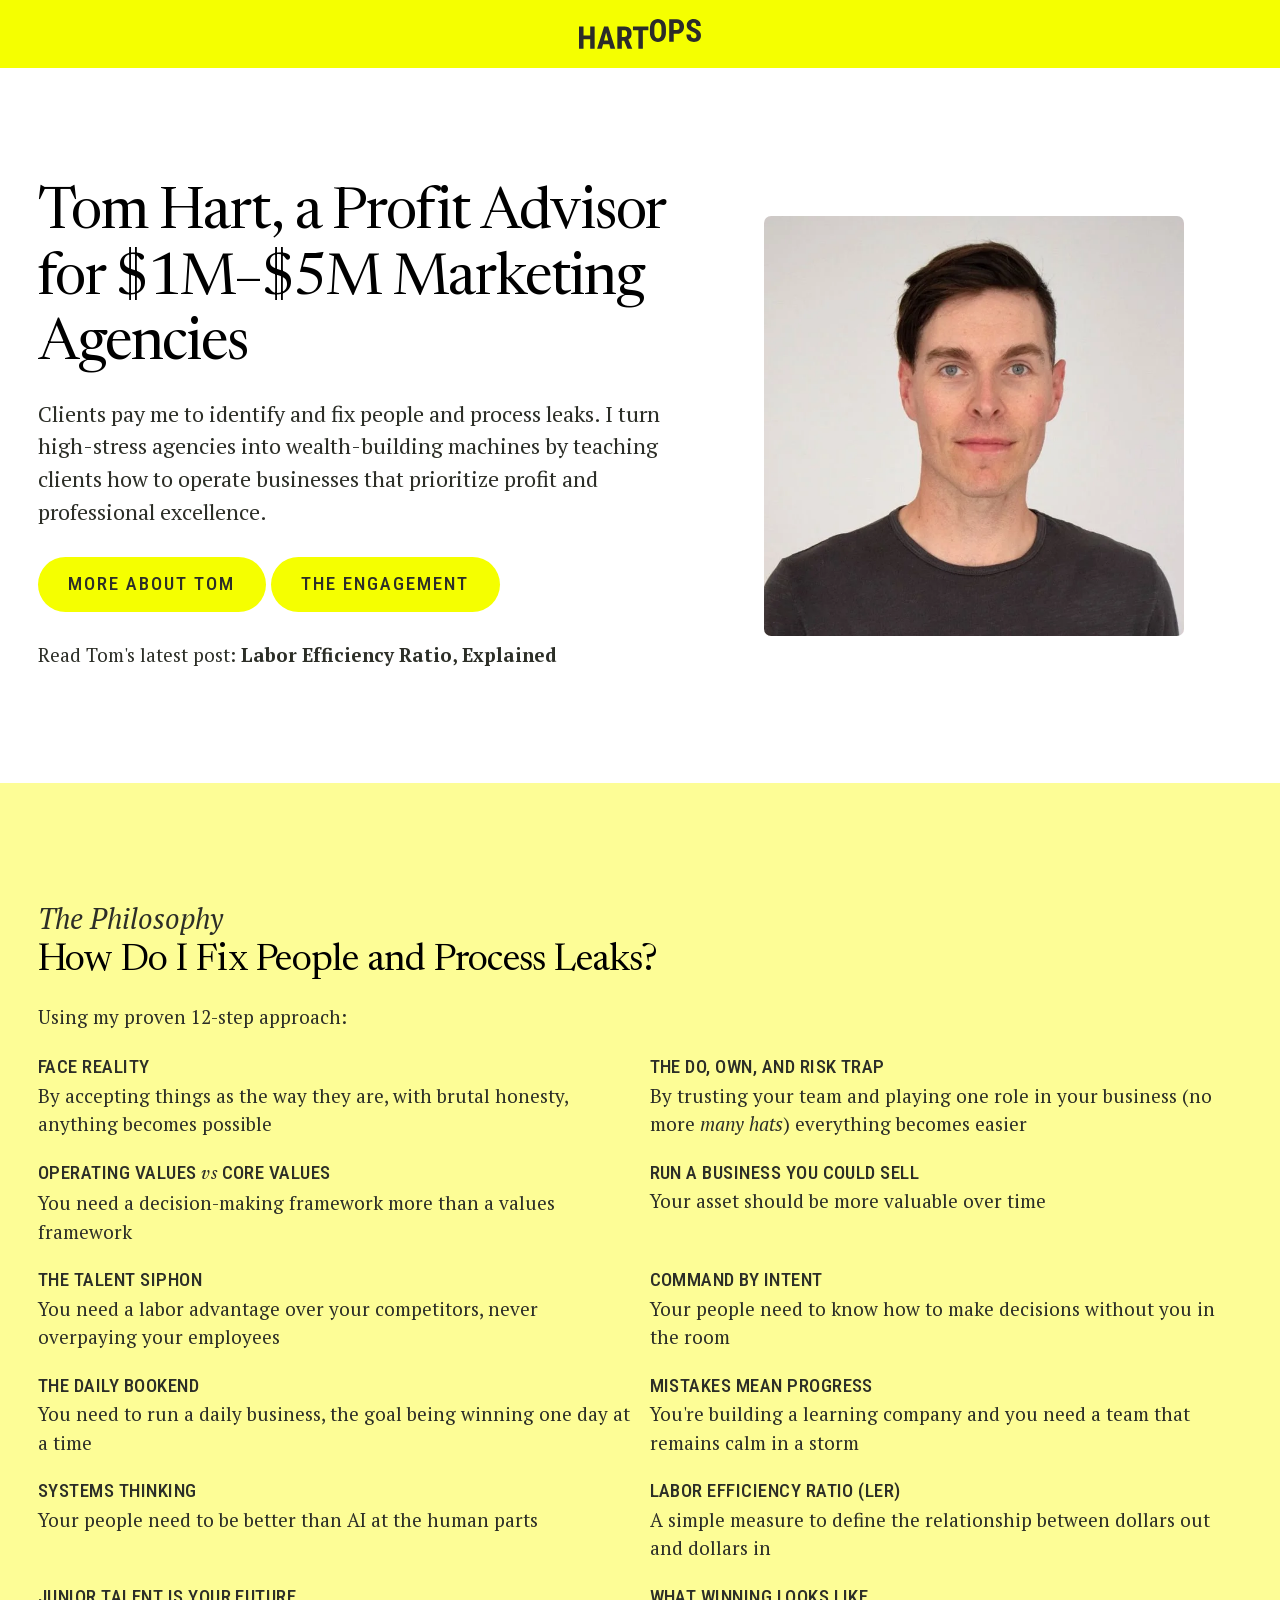
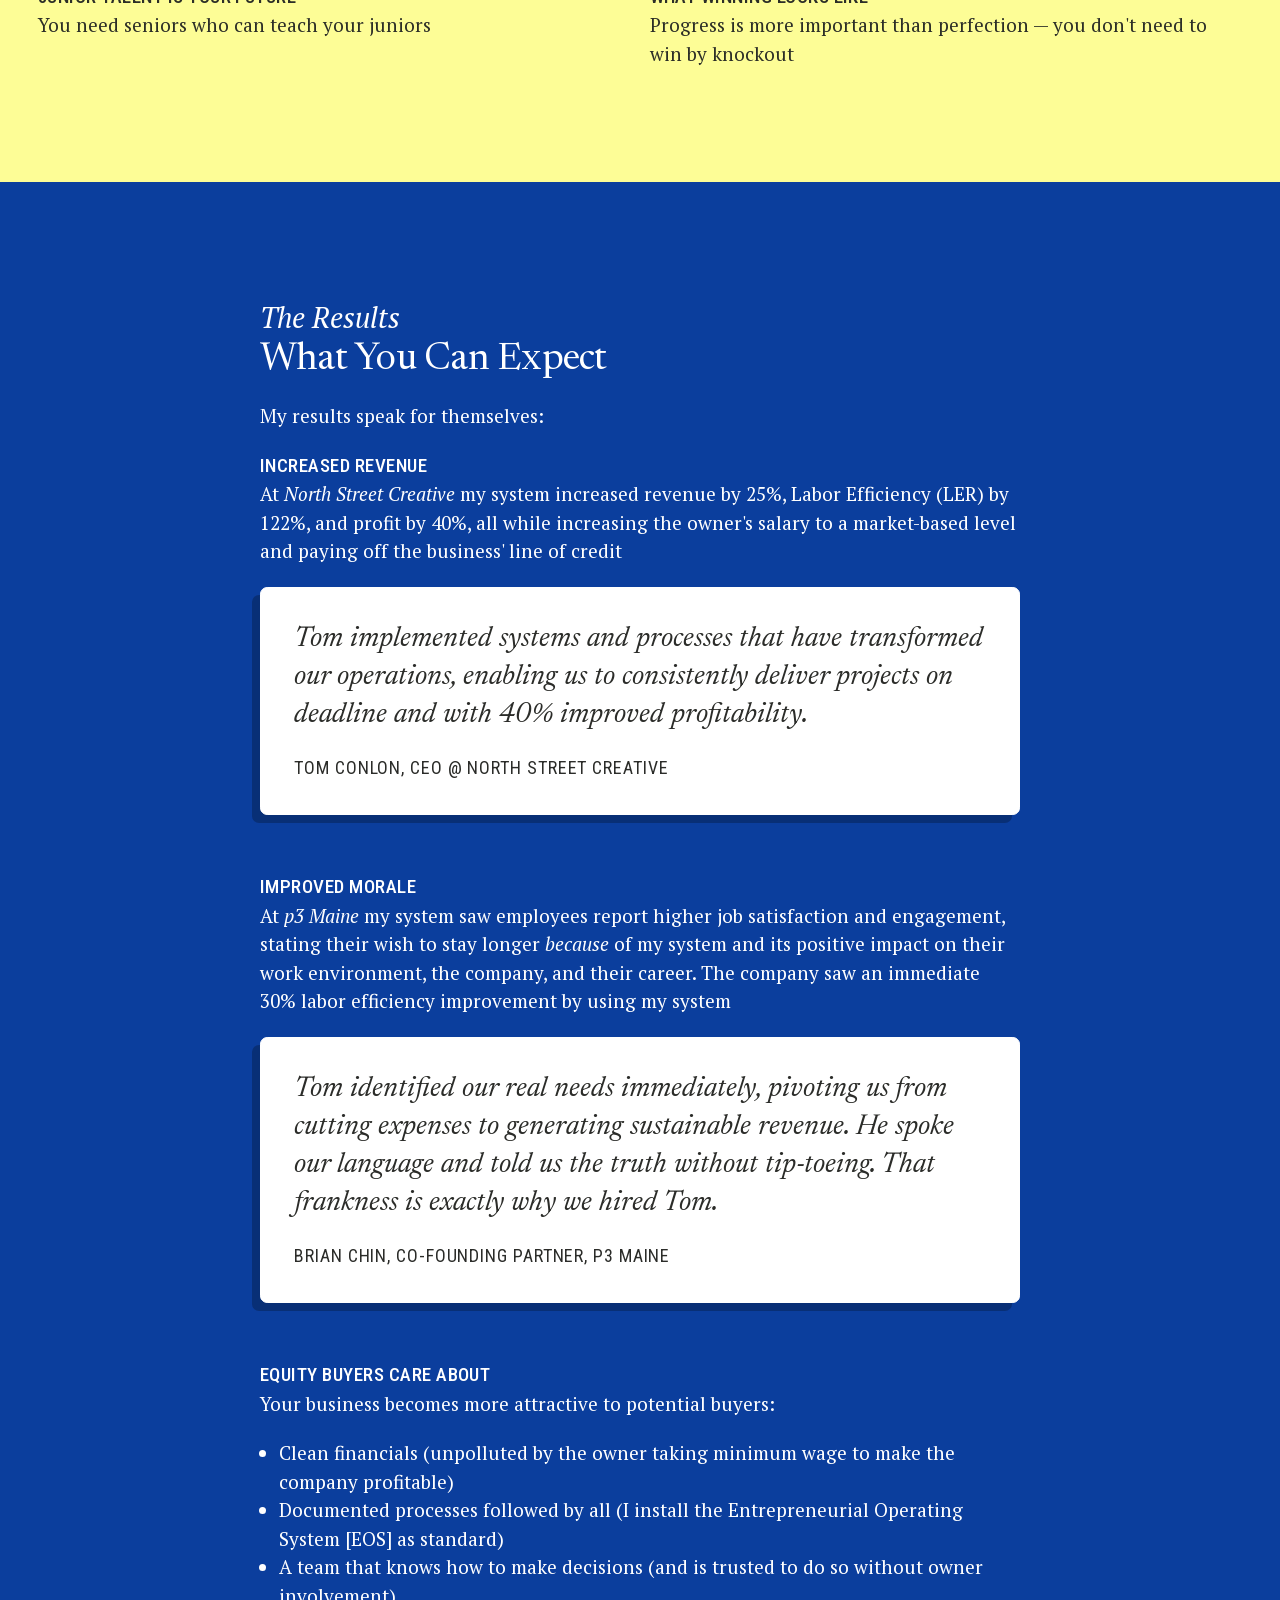
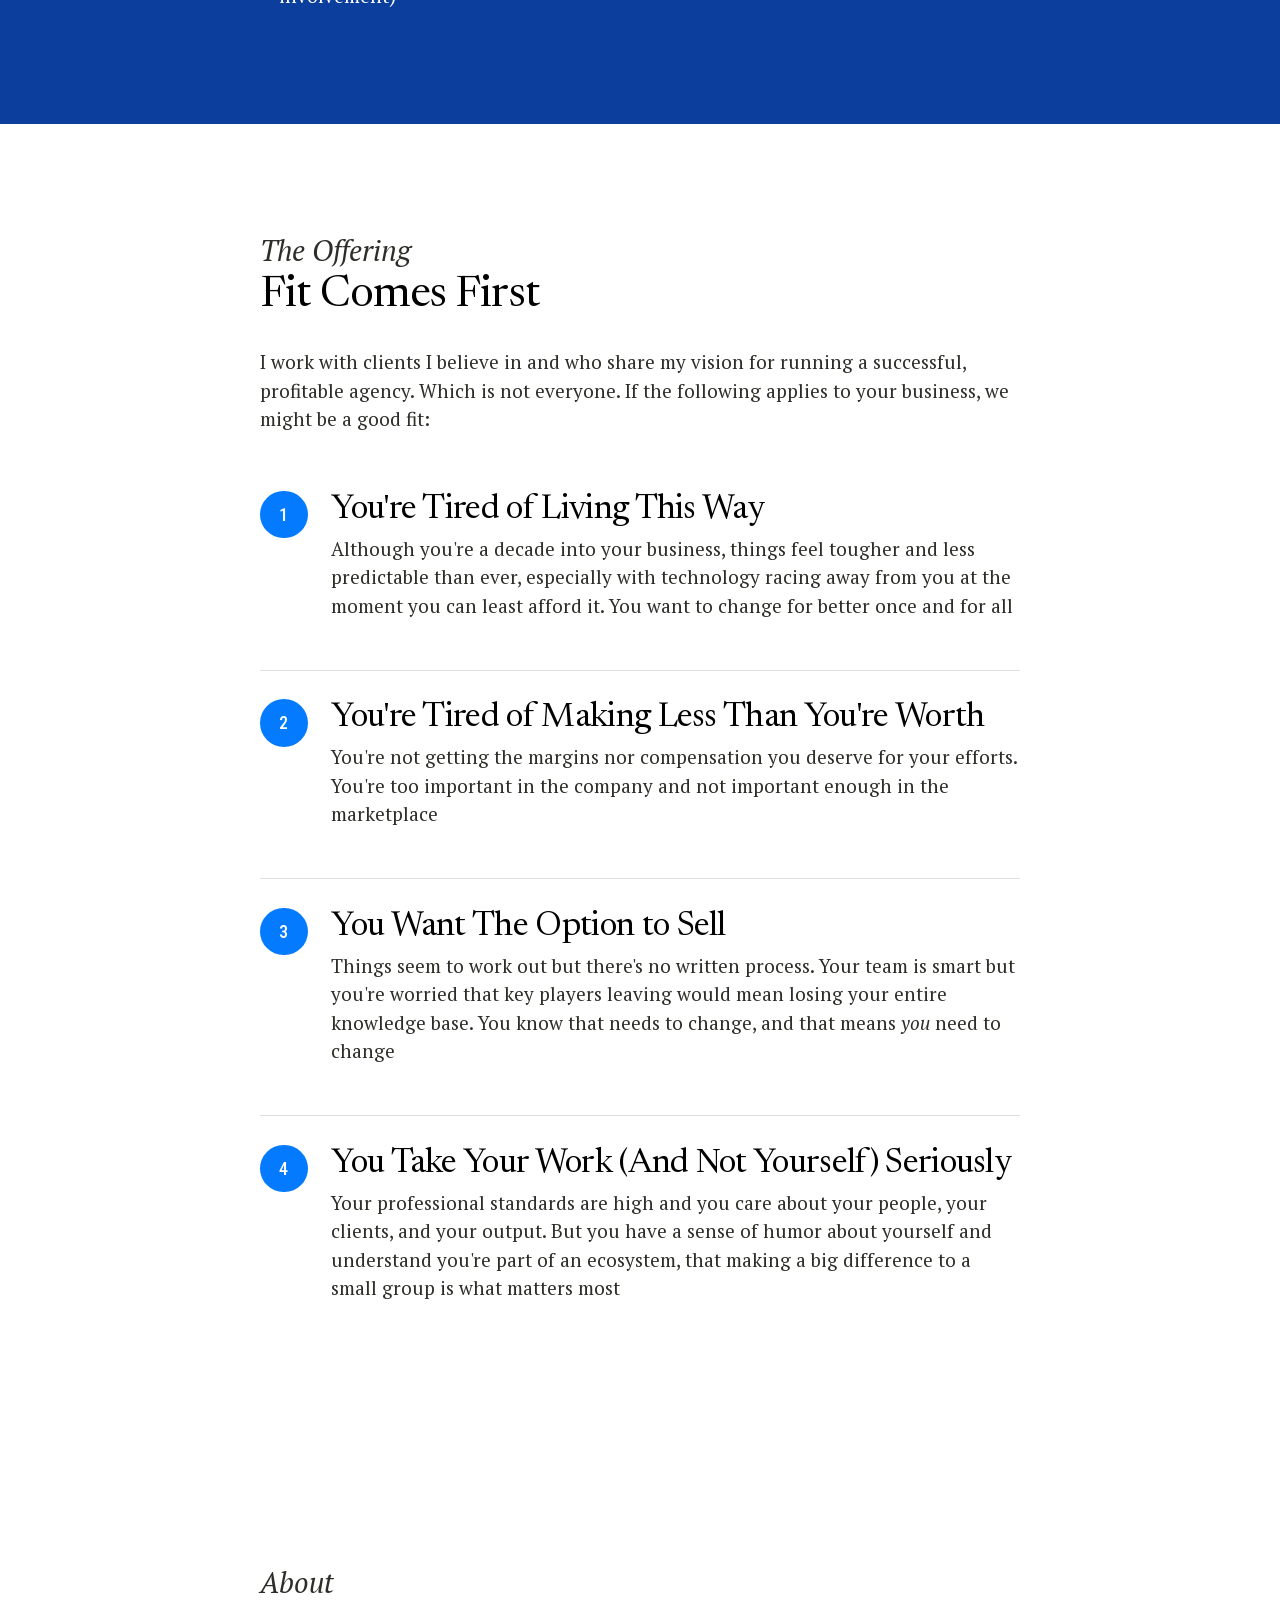
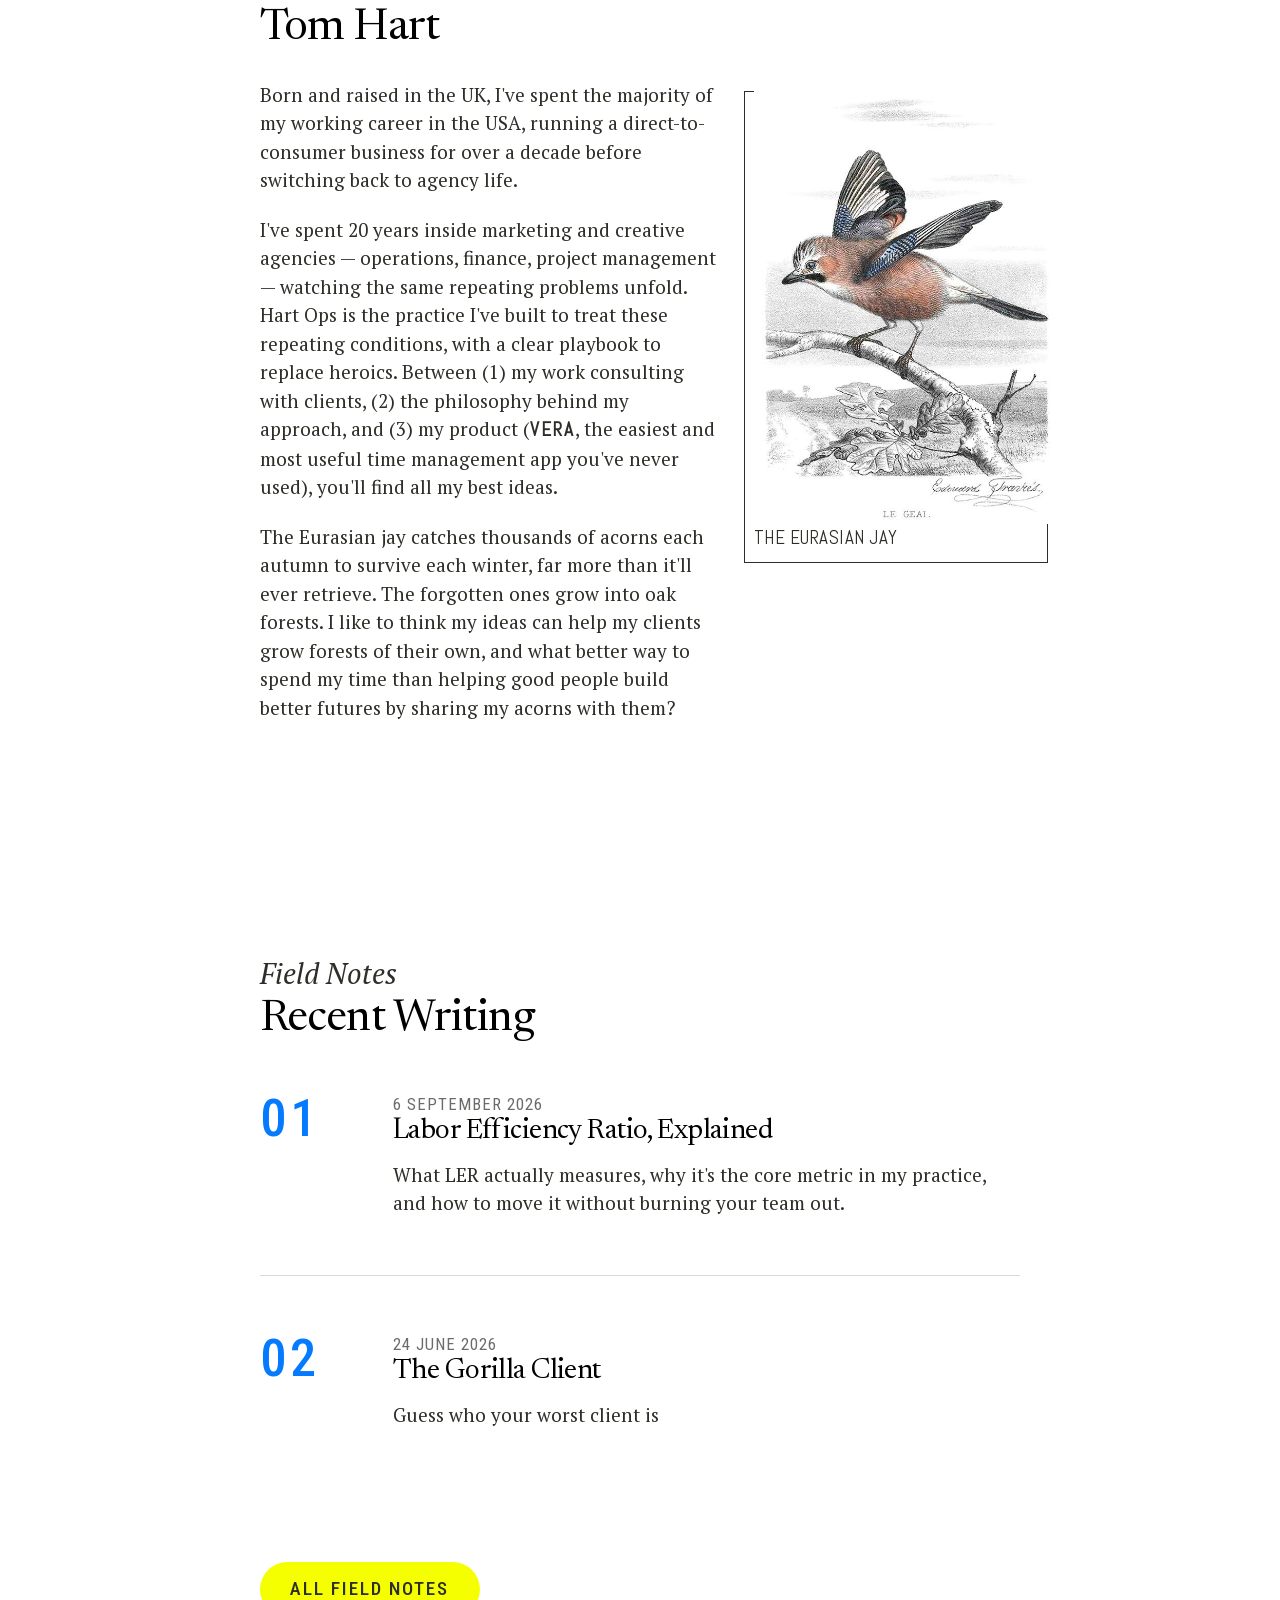
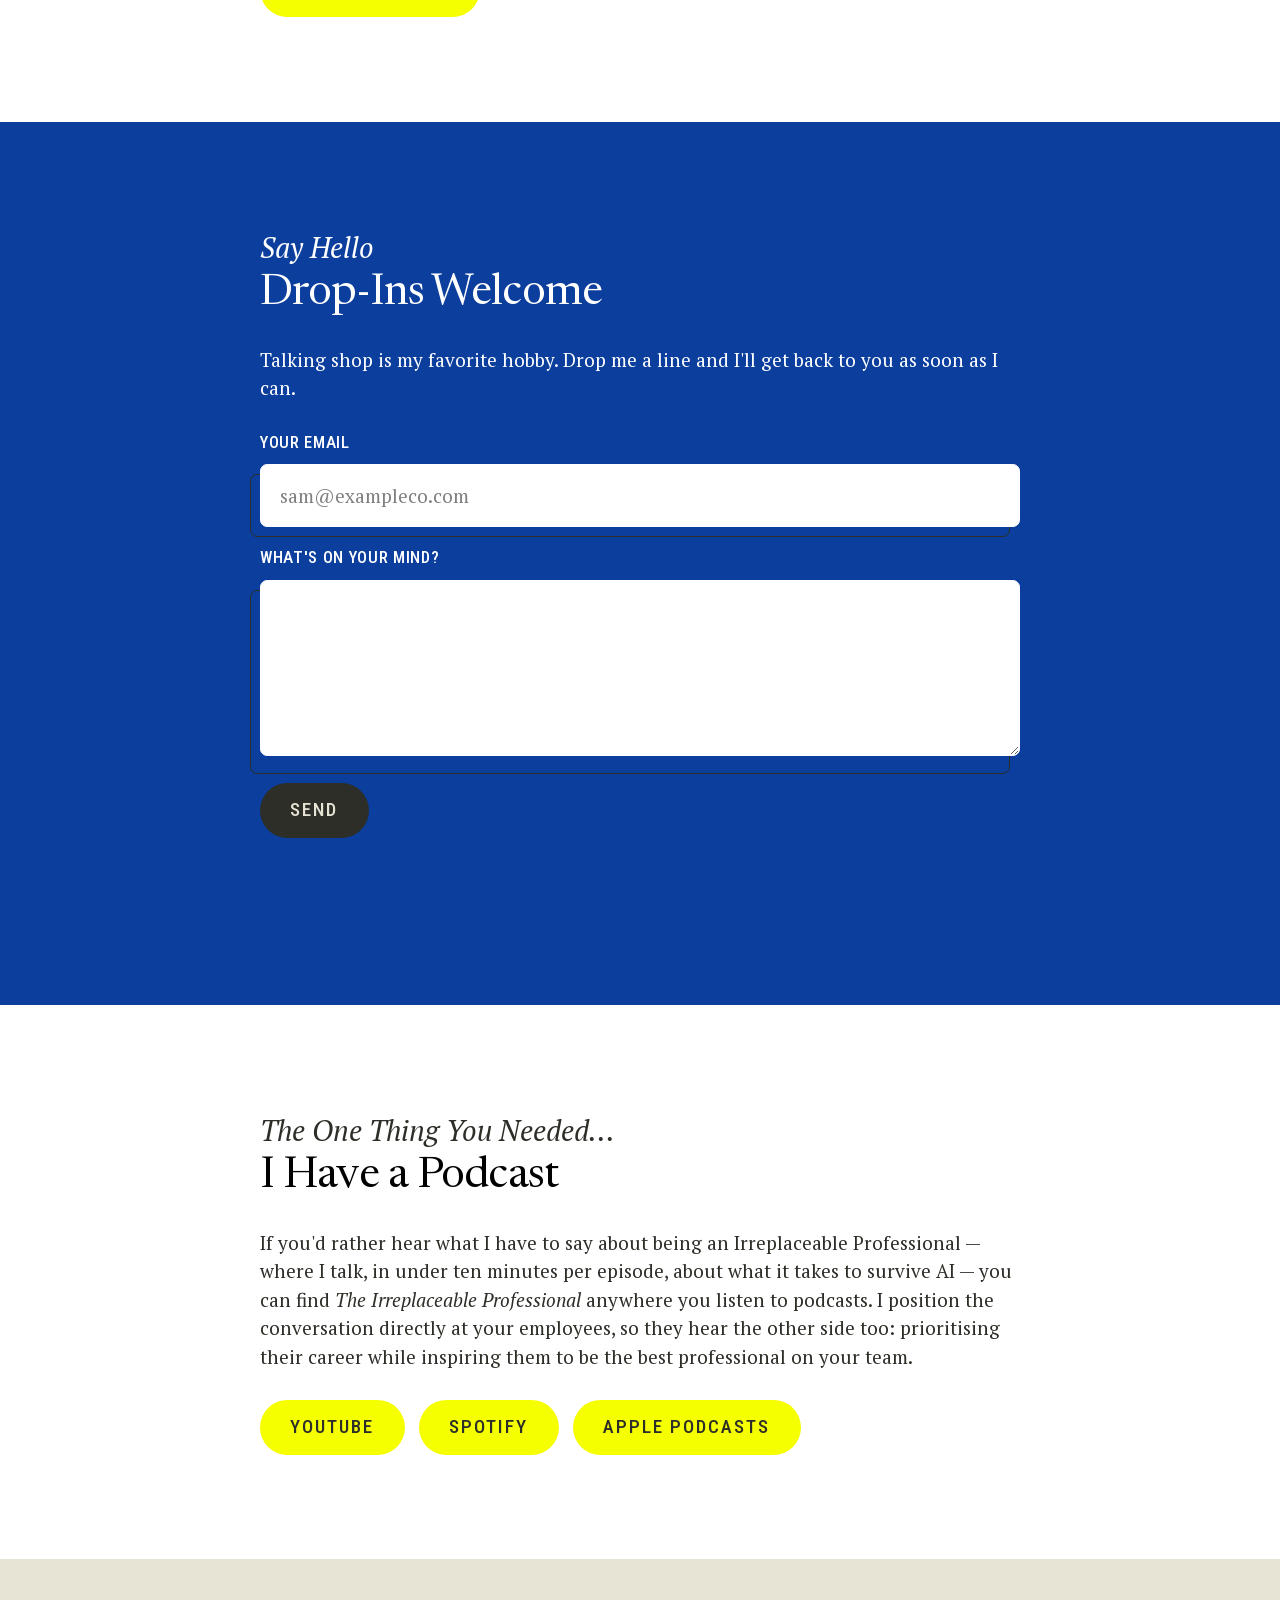
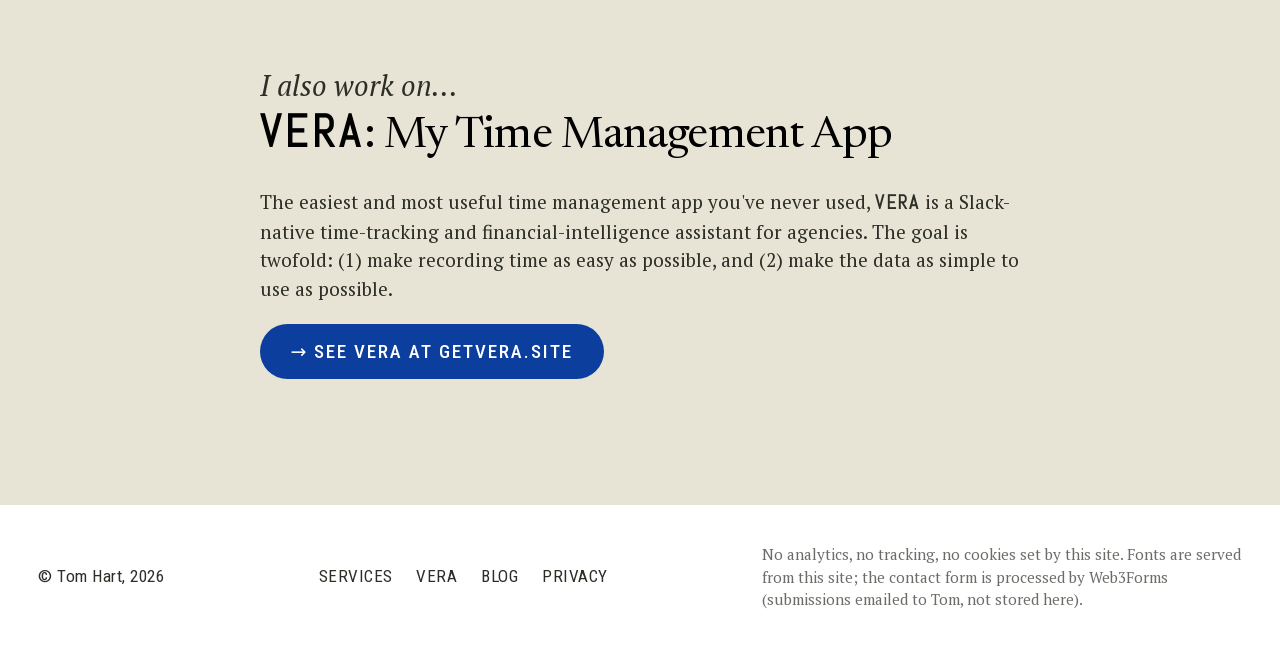
==== commit ba9c8c6e: "Footer and README no longer say Google Fonts (issue 25, amendment 1)" ====
--- a/index.html
+++ b/index.html
@@ -26,10 +26,10 @@
 <link rel="canonical" href="https://hartops.com/">
 <link rel="icon" href="assets/img/hart-ops-logo.svg" type="image/svg+xml">
 
-<link rel="preconnect" href="https://fonts.googleapis.com">
-<link rel="preconnect" href="https://fonts.gstatic.com" crossorigin>
 <link rel="preload" as="image" href="assets/img/tom-hart.jpg" fetchpriority="high">
-<link href="https://fonts.googleapis.com/css2?family=Abel&family=Newsreader:ital,opsz,wght@0,6..72,400..500;1,6..72,400..500&family=PT+Serif:ital,wght@0,400;0,700;1,400;1,700&family=Roboto+Condensed:wght@400;500&display=swap" rel="stylesheet">
+<link rel="preload" href="/assets/fonts/pt-serif-400.woff2" as="font" type="font/woff2" crossorigin>
+<link rel="preload" href="/assets/fonts/newsreader.woff2" as="font" type="font/woff2" crossorigin>
+<link rel="stylesheet" href="/assets/fonts/fonts.css">
 
 <link rel="stylesheet" href="styles.css">
 <style>
@@ -104,60 +104,6 @@
       "name": "Hart Ops",
       "publisher": { "@id": "https://hartops.com/#hartops" },
       "inLanguage": "en"
-    },
-    {
-      "@type": "FAQPage",
-      "@id": "https://hartops.com/#faq",
-      "mainEntity": [
-        {
-          "@type": "Question",
-          "name": "What does a Profit Advisor actually do?",
-          "acceptedAnswer": {
-            "@type": "Answer",
-            "text": "Clients pay me to identify and fix people and process leaks. I turn high-stress agencies into wealth-building machines by teaching clients how to operate businesses that prioritize profit and professional excellence. I've spent 20 years inside marketing and creative agencies — operations, finance, project management — and Hart Ops is the practice I've built to treat these repeating conditions, with a clear playbook to replace heroics."
-          }
-        },
-        {
-          "@type": "Question",
-          "name": "How do you fix people and process leaks?",
-          "acceptedAnswer": {
-            "@type": "Answer",
-            "text": "Using my proven 12-step approach. It starts with Face Reality, then covers Command by Intent (your people need to know how to make decisions without you in the room), The Daily Bookend, and Labor Efficiency Ratio (LER), a simple measure to define the relationship between dollars out and dollars in. Progress is more important than perfection — you don't need to win by knockout."
-          }
-        },
-        {
-          "@type": "Question",
-          "name": "Who is this for?",
-          "acceptedAnswer": {
-            "@type": "Answer",
-            "text": "I work with $1M–$5M marketing agencies, and with clients I believe in who share my vision for running a successful, profitable agency. Which is not everyone. We might be a good fit if you're tired of living this way, you're tired of making less than you're worth, you want the option to sell, and you take your work (and not yourself) seriously."
-          }
-        },
-        {
-          "@type": "Question",
-          "name": "What should I expect from working together?",
-          "acceptedAnswer": {
-            "@type": "Answer",
-            "text": "My results speak for themselves. At North Street Creative my system increased revenue by 25%, Labor Efficiency (LER) by 122%, and profit by 40%. At p3 Maine employees reported higher job satisfaction and engagement, and the company saw an immediate 30% labor efficiency improvement. Your business also becomes more attractive to potential buyers: clean financials, documented processes followed by all, and a team that knows how to make decisions."
-          }
-        },
-        {
-          "@type": "Question",
-          "name": "What is VERA?",
-          "acceptedAnswer": {
-            "@type": "Answer",
-            "text": "VERA is a Slack-native time-tracking and financial-intelligence assistant for agencies, and the easiest and most useful time management app you've never used. The goal is twofold: (1) make recording time as easy as possible, and (2) make the data as simple to use as possible."
-          }
-        },
-        {
-          "@type": "Question",
-          "name": "How do we start?",
-          "acceptedAnswer": {
-            "@type": "Answer",
-            "text": "Talking shop is my favorite hobby. Drop me a line using the contact form just below this section and I'll get back to you as soon as I can."
-          }
-        }
-      ]
     }
   ]
 }
@@ -320,37 +266,6 @@
     </div>
   </section>
 
-  <section class="px-6 md:px-8 py-14 md:py-22" id="faq">
-    <div class="mx-auto max-w-[760px]">
-      <p class="italic text-[1.5rem] m-0">Questions</p>
-      <h2 class="text-[2rem] md:text-[2.3125rem]">Frequently Asked Questions</h2>
-      <details class="px-6 py-4 mb-4 bg-white border rounded-md">
-        <summary class="font-heading text-2xl">What does a Profit Advisor actually do?</summary>
-        <p class="mt-4 mb-0">Clients pay me to identify and fix people and process leaks. I turn high-stress agencies into wealth-building machines by teaching clients how to operate businesses that prioritize profit and professional excellence. I've spent 20 years inside marketing and creative agencies — operations, finance, project management — and Hart Ops is the practice I've built to treat these repeating conditions, with a clear playbook to replace heroics.</p>
-      </details>
-      <details class="px-6 py-4 mb-4 bg-white border rounded-md">
-        <summary class="font-heading text-2xl">How do you fix people and process leaks?</summary>
-        <p class="mt-4 mb-0">Using my proven 12-step approach. It starts with Face Reality, then covers Command by Intent (your people need to know how to make decisions without you in the room), The Daily Bookend, and Labor Efficiency Ratio (LER), a simple measure to define the relationship between dollars out and dollars in. Progress is more important than perfection — you don't need to win by knockout.</p>
-      </details>
-      <details class="px-6 py-4 mb-4 bg-white border rounded-md">
-        <summary class="font-heading text-2xl">Who is this for?</summary>
-        <p class="mt-4 mb-0">I work with $1M–$5M marketing agencies, and with clients I believe in who share my vision for running a successful, profitable agency. Which is not everyone. We might be a good fit if you're tired of living this way, you're tired of making less than you're worth, you want the option to sell, and you take your work (and not yourself) seriously.</p>
-      </details>
-      <details class="px-6 py-4 mb-4 bg-white border rounded-md">
-        <summary class="font-heading text-2xl">What should I expect from working together?</summary>
-        <p class="mt-4 mb-0">My results speak for themselves. At North Street Creative my system increased revenue by 25%, Labor Efficiency (LER) by 122%, and profit by 40%. At p3 Maine employees reported higher job satisfaction and engagement, and the company saw an immediate 30% labor efficiency improvement. Your business also becomes more attractive to potential buyers: clean financials, documented processes followed by all, and a team that knows how to make decisions.</p>
-      </details>
-      <details class="px-6 py-4 mb-4 bg-white border rounded-md">
-        <summary class="font-heading text-2xl">What is VERA?</summary>
-        <p class="mt-4 mb-0">VERA is a Slack-native time-tracking and financial-intelligence assistant for agencies, and the easiest and most useful time management app you've never used. The goal is twofold: (1) make recording time as easy as possible, and (2) make the data as simple to use as possible.</p>
-      </details>
-      <details class="px-6 py-4 mb-4 bg-white border rounded-md">
-        <summary class="font-heading text-2xl">How do we start?</summary>
-        <p class="mt-4 mb-0">Talking shop is my favorite hobby. Drop me a line using the contact form just below this section and I'll get back to you as soon as I can.</p>
-      </details>
-    </div>
-  </section>
-
   <section class="theme-dark px-6 md:px-8 py-14 md:py-22" id="contact">
     <div class="mx-auto max-w-[760px]">
       <p class="italic text-[1.5rem] m-0">Say Hello</p>
@@ -415,7 +330,7 @@
       <li><a href="https://getvera.site/blog">Blog</a></li>
       <li><a href="#privacy" id="privacy-link">Privacy</a></li>
     </ul>
-    <p id="privacy" class="m-0 text-[0.8rem] text-ink/70 max-w-[60ch] normal-case tracking-normal font-body md:basis-full">No analytics, no tracking, no cookies set by this site. Fonts are loaded via Google Fonts; the contact form is processed by Web3Forms (submissions emailed to Tom, not stored here).</p>
+    <p id="privacy" class="m-0 text-[0.8rem] text-ink/70 max-w-[60ch] normal-case tracking-normal font-body md:basis-full">No analytics, no tracking, no cookies set by this site. Fonts are served from this site; the contact form is processed by Web3Forms (submissions emailed to Tom, not stored here).</p>
   </div>
 </footer>
 
--- a/assets/fonts/fonts.css
+++ b/assets/fonts/fonts.css
@@ -0,0 +1,59 @@
+/* Self-hosted fonts (issue 25): Latin subset only, only the styles the site uses.
+   Plain CSS, not part of the Tailwind build. Family names match src/input.css. */
+
+@font-face {
+  font-family: "Abel";
+  font-style: normal;
+  font-weight: 400;
+  font-display: swap;
+  src: url("/assets/fonts/abel-400.woff2") format("woff2");
+}
+
+@font-face {
+  font-family: "Newsreader";
+  font-style: normal;
+  font-weight: 400 500;
+  font-display: swap;
+  src: url("/assets/fonts/newsreader.woff2") format("woff2");
+}
+
+@font-face {
+  font-family: "Newsreader";
+  font-style: italic;
+  font-weight: 400 500;
+  font-display: swap;
+  src: url("/assets/fonts/newsreader-italic.woff2") format("woff2");
+}
+
+@font-face {
+  font-family: "PT Serif";
+  font-style: normal;
+  font-weight: 400;
+  font-display: swap;
+  src: url("/assets/fonts/pt-serif-400.woff2") format("woff2");
+}
+
+@font-face {
+  font-family: "PT Serif";
+  font-style: italic;
+  font-weight: 400;
+  font-display: swap;
+  src: url("/assets/fonts/pt-serif-400-italic.woff2") format("woff2");
+}
+
+@font-face {
+  font-family: "PT Serif";
+  font-style: normal;
+  font-weight: 700;
+  font-display: swap;
+  src: url("/assets/fonts/pt-serif-700.woff2") format("woff2");
+}
+
+/* One variable file covers both weights the site uses (400 and 500). */
+@font-face {
+  font-family: "Roboto Condensed";
+  font-style: normal;
+  font-weight: 400 500;
+  font-display: swap;
+  src: url("/assets/fonts/roboto-condensed.woff2") format("woff2");
+}
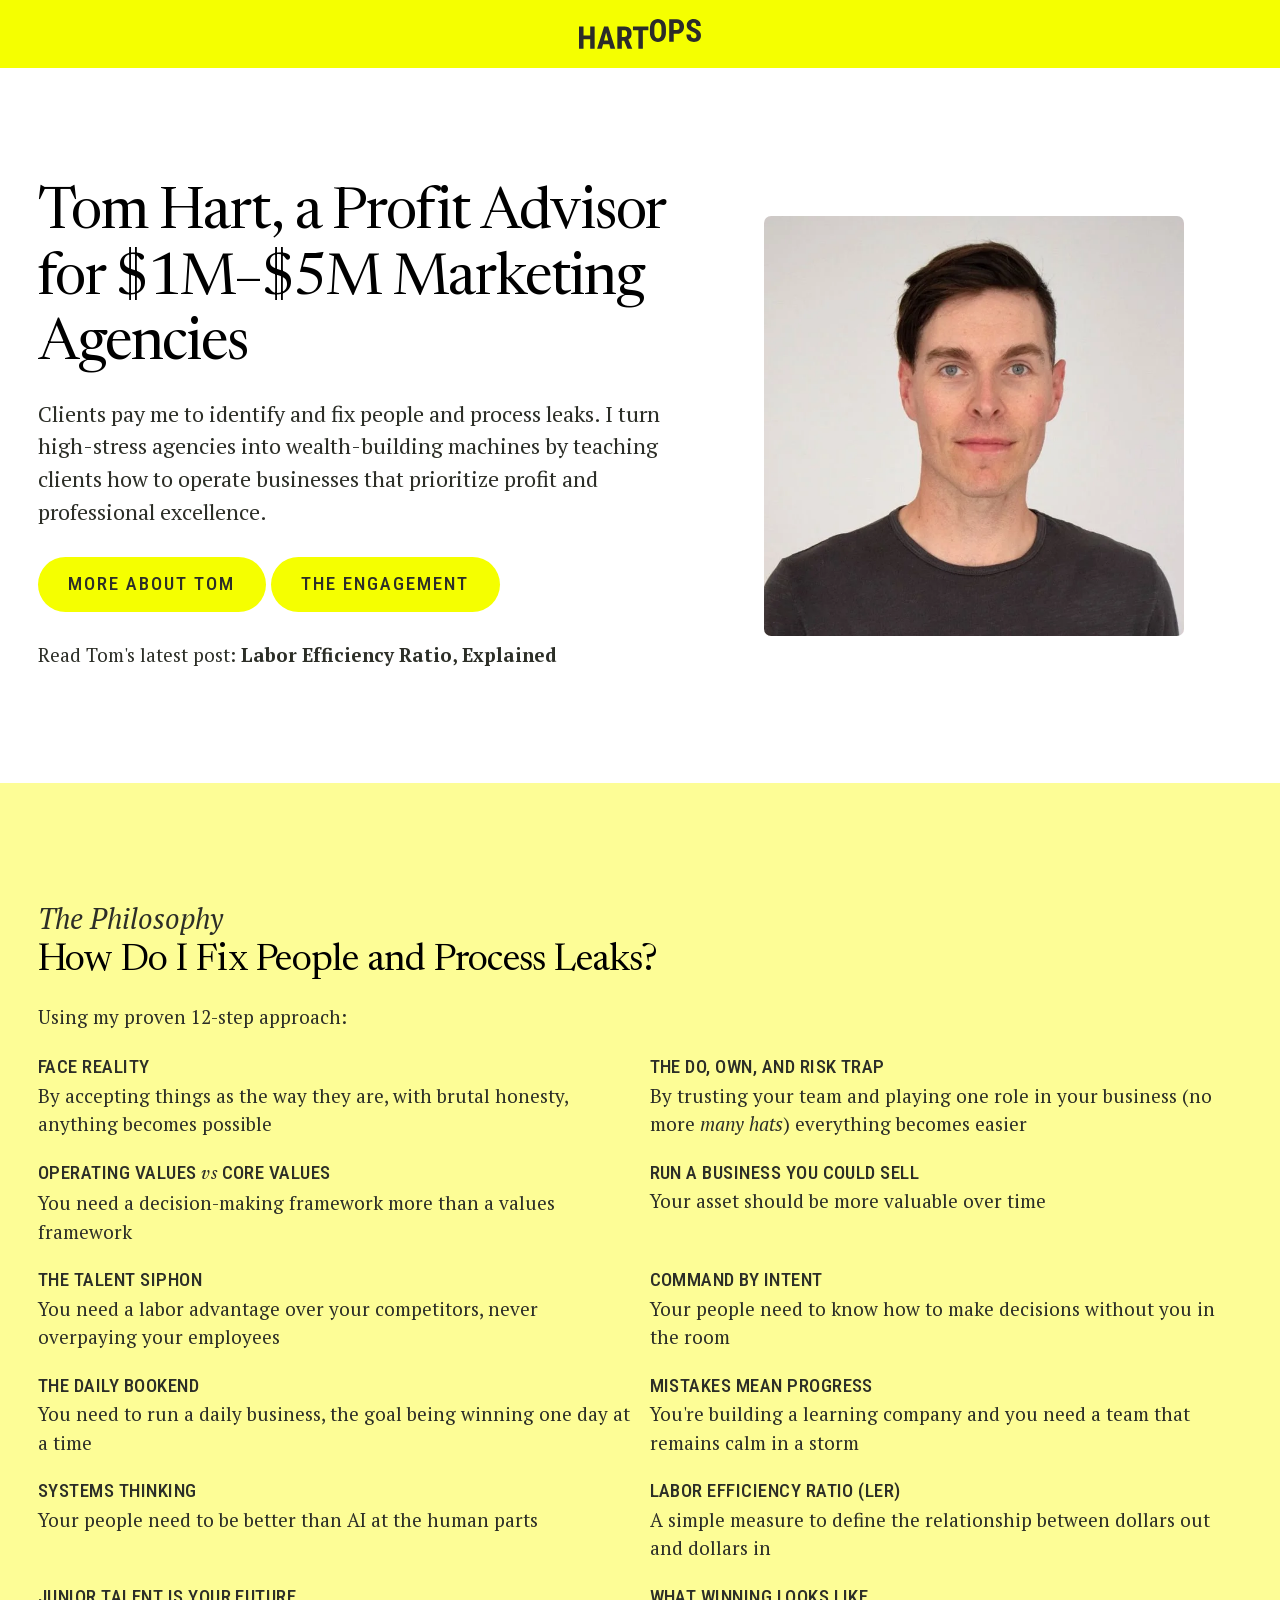
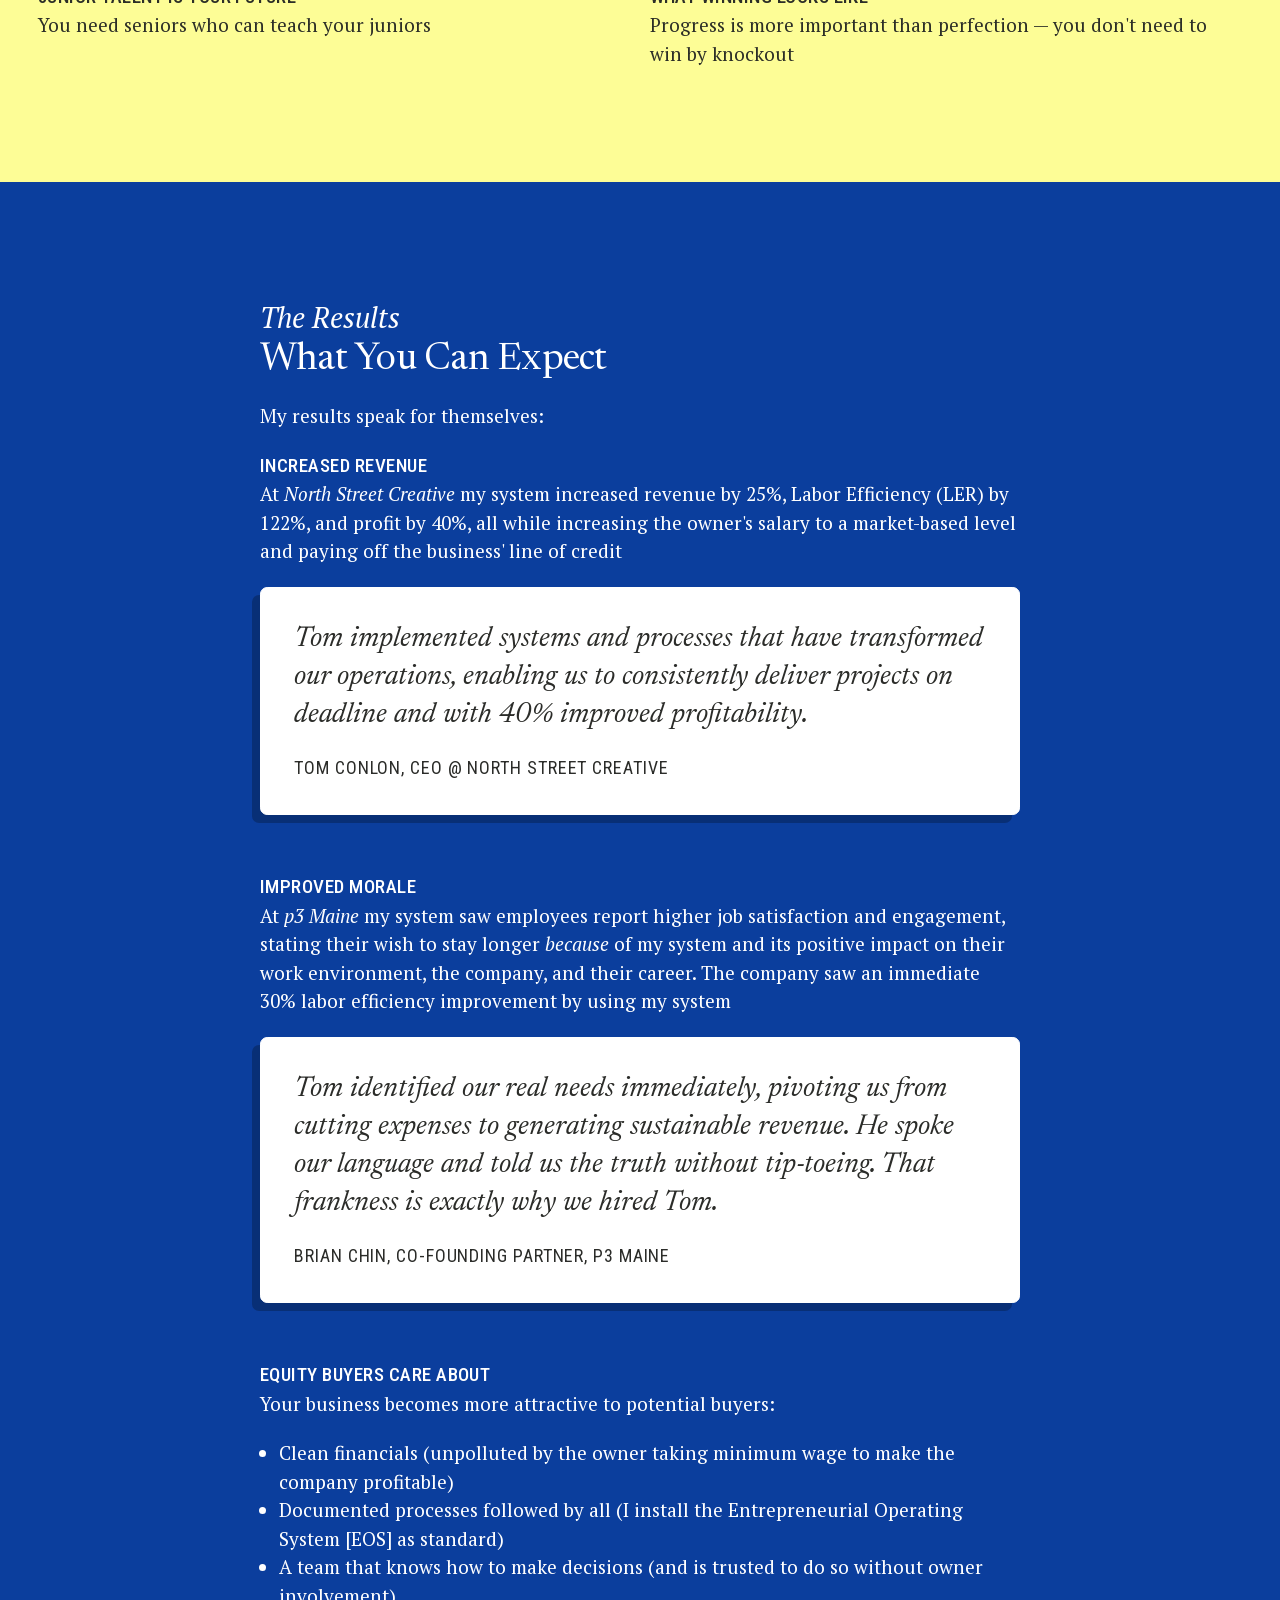
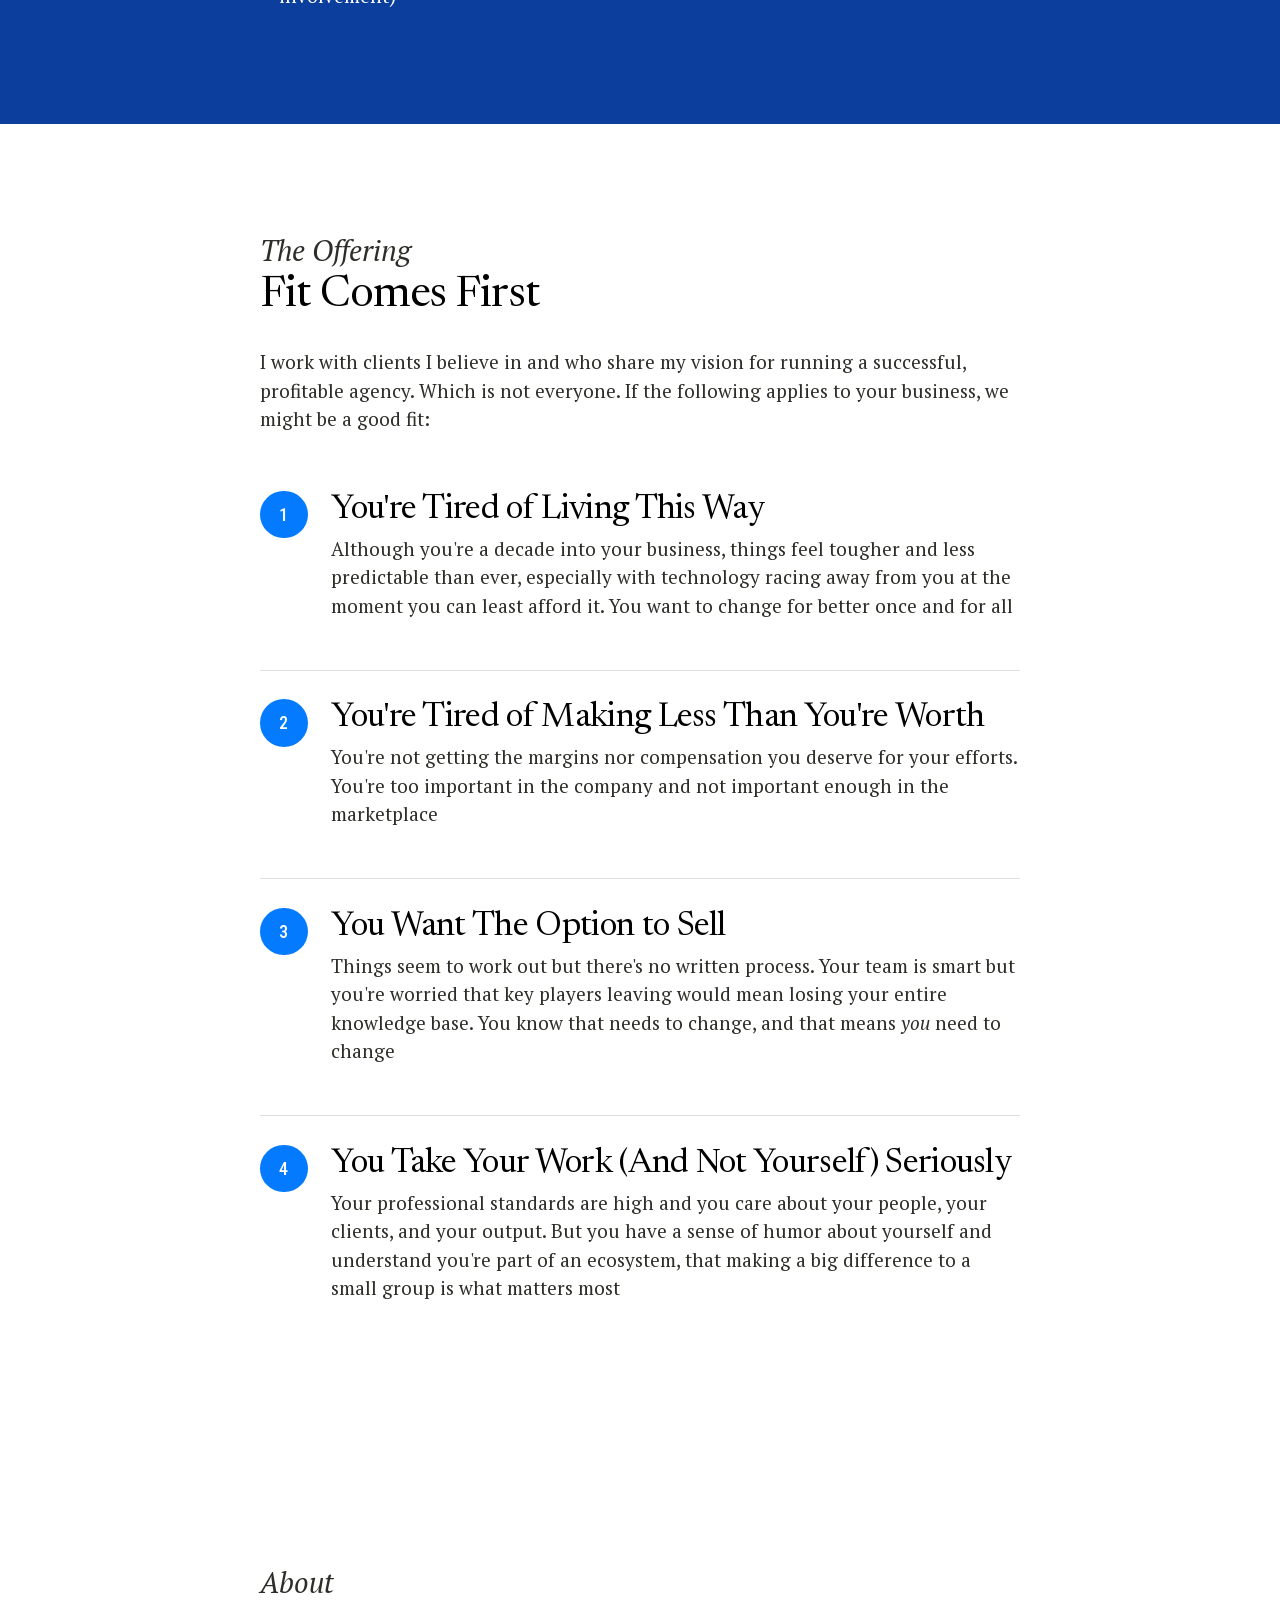
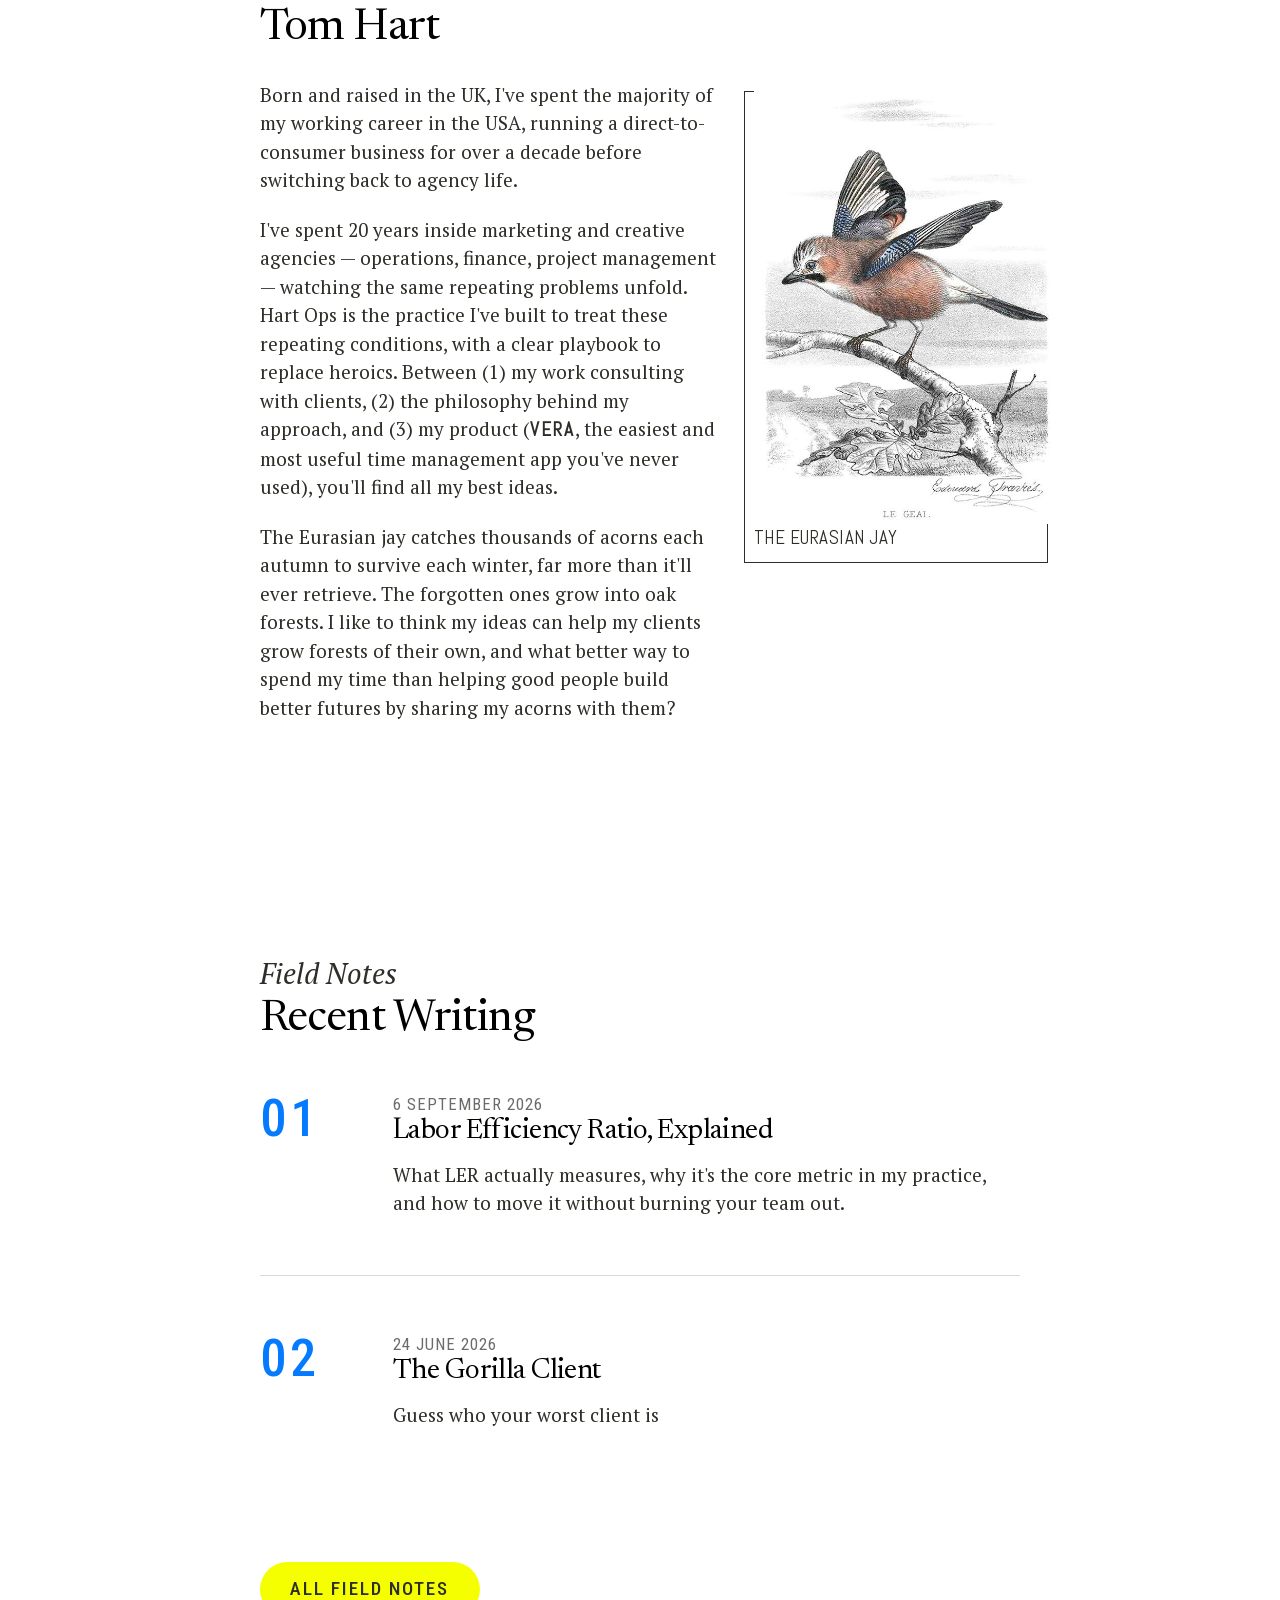
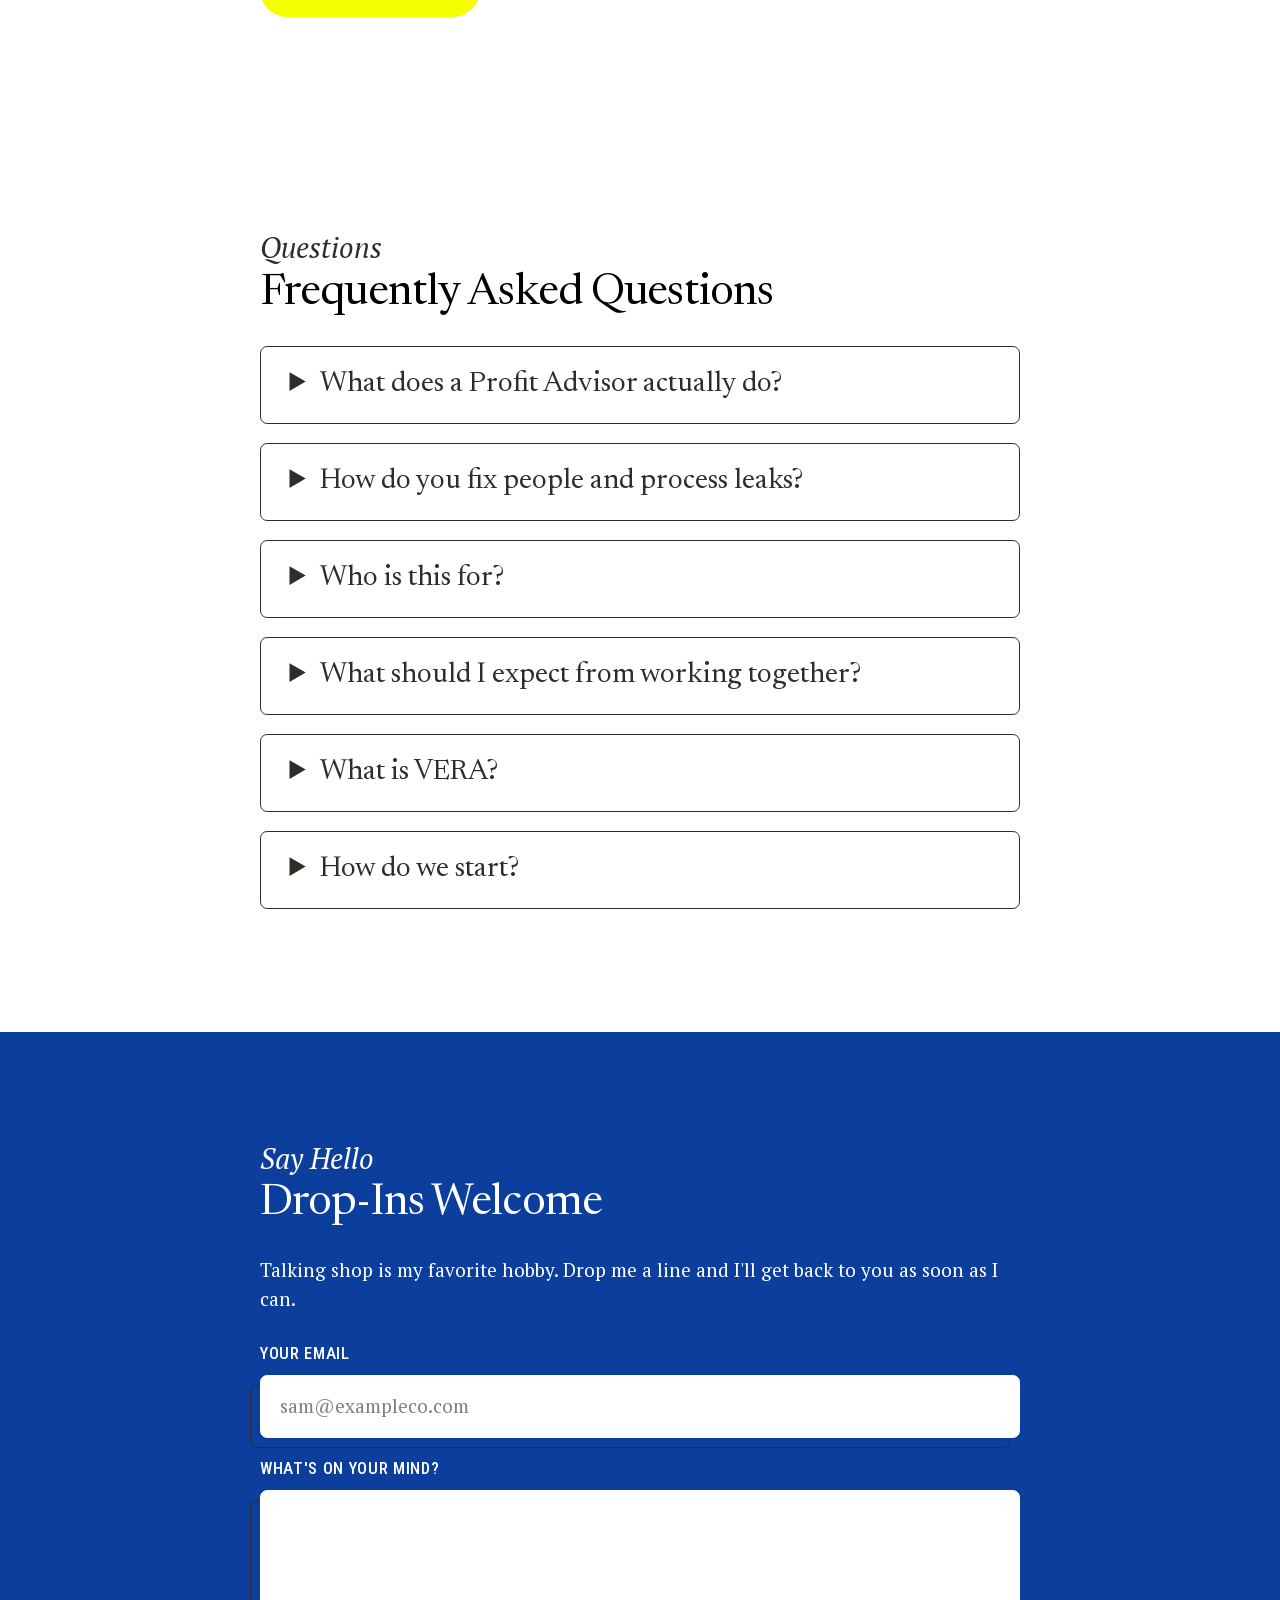
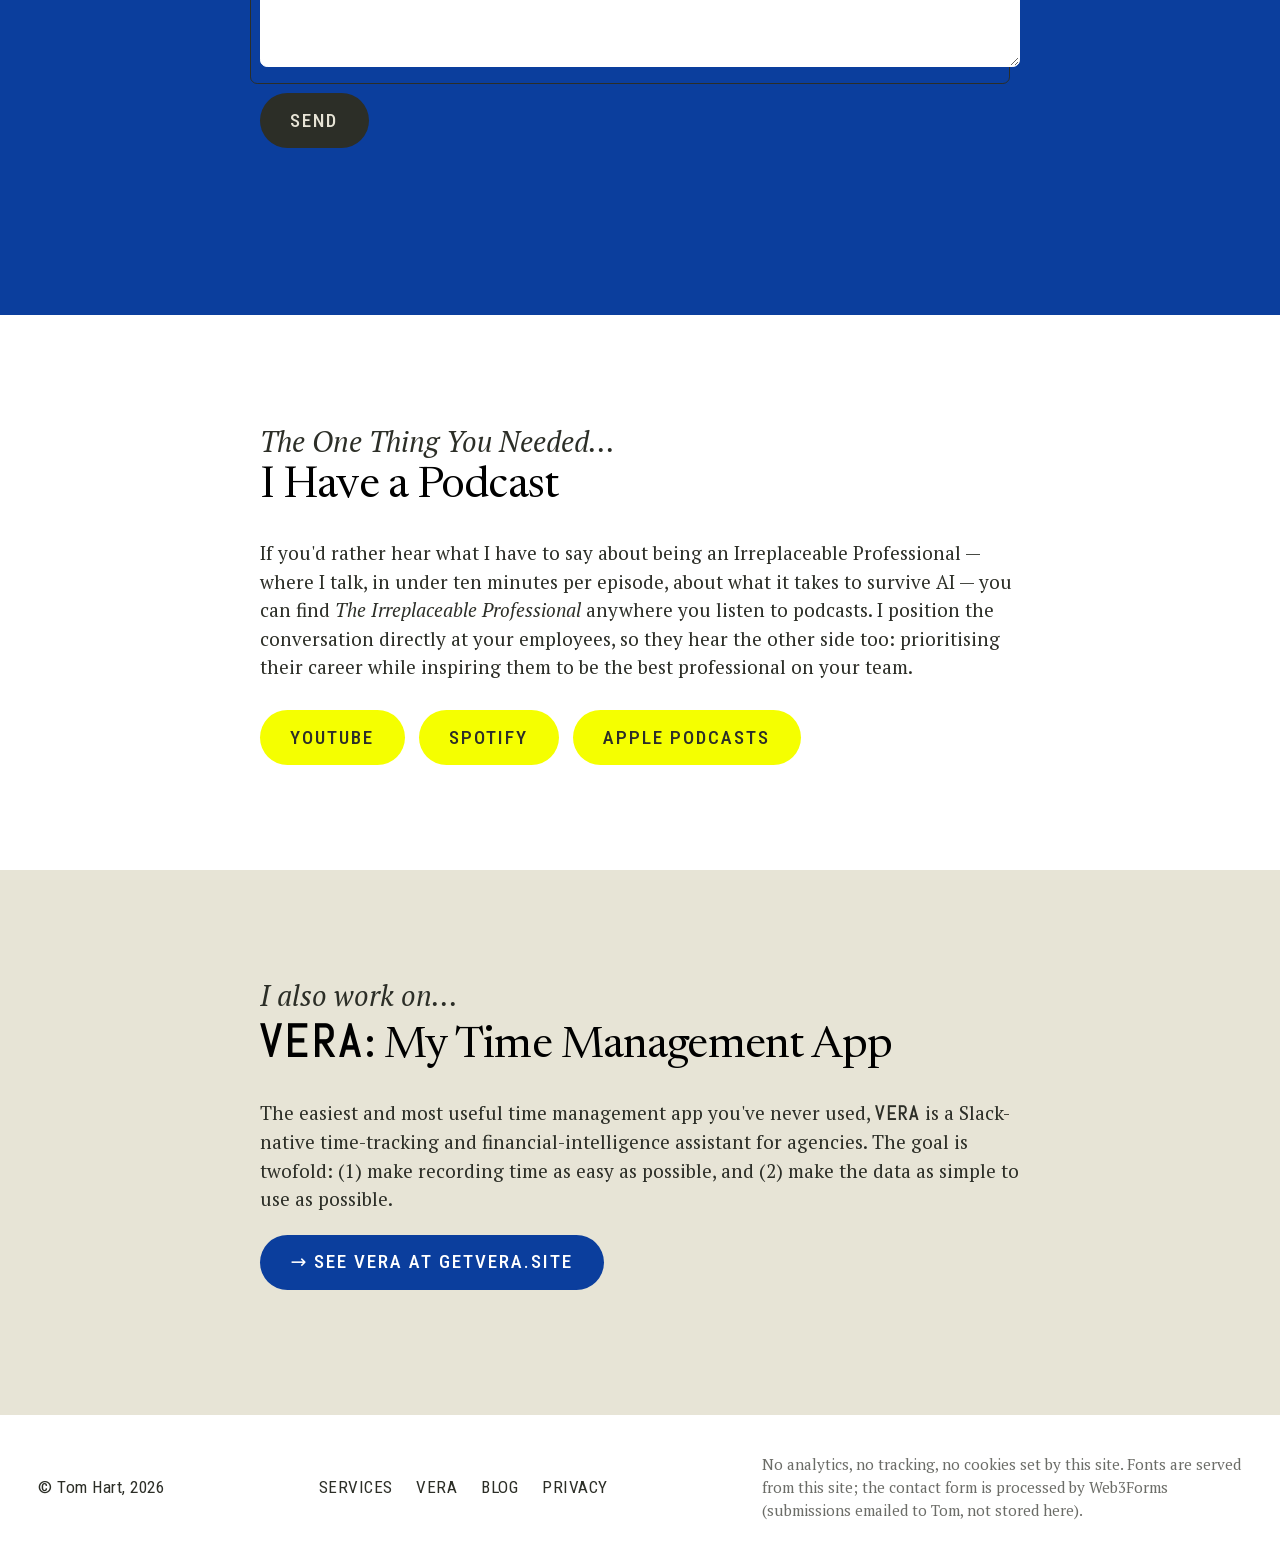
==== commit ff92385a: "Merge pull request #29 from talktalkmake/lenny/6-faq Add FAQ sections with FAQPage structured data (" ====
--- a/index.html
+++ b/index.html
@@ -104,6 +104,60 @@
       "name": "Hart Ops",
       "publisher": { "@id": "https://hartops.com/#hartops" },
       "inLanguage": "en"
+    },
+    {
+      "@type": "FAQPage",
+      "@id": "https://hartops.com/#faq",
+      "mainEntity": [
+        {
+          "@type": "Question",
+          "name": "What does a Profit Advisor actually do?",
+          "acceptedAnswer": {
+            "@type": "Answer",
+            "text": "Clients pay me to identify and fix people and process leaks. I turn high-stress agencies into wealth-building machines by teaching clients how to operate businesses that prioritize profit and professional excellence. I've spent 20 years inside marketing and creative agencies — operations, finance, project management — and Hart Ops is the practice I've built to treat these repeating conditions, with a clear playbook to replace heroics."
+          }
+        },
+        {
+          "@type": "Question",
+          "name": "How do you fix people and process leaks?",
+          "acceptedAnswer": {
+            "@type": "Answer",
+            "text": "Using my proven 12-step approach. It starts with Face Reality, then covers Command by Intent (your people need to know how to make decisions without you in the room), The Daily Bookend, and Labor Efficiency Ratio (LER), a simple measure to define the relationship between dollars out and dollars in. Progress is more important than perfection — you don't need to win by knockout."
+          }
+        },
+        {
+          "@type": "Question",
+          "name": "Who is this for?",
+          "acceptedAnswer": {
+            "@type": "Answer",
+            "text": "I work with $1M–$5M marketing agencies, and with clients I believe in who share my vision for running a successful, profitable agency. Which is not everyone. We might be a good fit if you're tired of living this way, you're tired of making less than you're worth, you want the option to sell, and you take your work (and not yourself) seriously."
+          }
+        },
+        {
+          "@type": "Question",
+          "name": "What should I expect from working together?",
+          "acceptedAnswer": {
+            "@type": "Answer",
+            "text": "My results speak for themselves. At North Street Creative my system increased revenue by 25%, Labor Efficiency (LER) by 122%, and profit by 40%. At p3 Maine employees reported higher job satisfaction and engagement, and the company saw an immediate 30% labor efficiency improvement. Your business also becomes more attractive to potential buyers: clean financials, documented processes followed by all, and a team that knows how to make decisions."
+          }
+        },
+        {
+          "@type": "Question",
+          "name": "What is VERA?",
+          "acceptedAnswer": {
+            "@type": "Answer",
+            "text": "VERA is a Slack-native time-tracking and financial-intelligence assistant for agencies, and the easiest and most useful time management app you've never used. The goal is twofold: (1) make recording time as easy as possible, and (2) make the data as simple to use as possible."
+          }
+        },
+        {
+          "@type": "Question",
+          "name": "How do we start?",
+          "acceptedAnswer": {
+            "@type": "Answer",
+            "text": "Talking shop is my favorite hobby. Drop me a line using the contact form just below this section and I'll get back to you as soon as I can."
+          }
+        }
+      ]
     }
   ]
 }
@@ -266,6 +320,37 @@
     </div>
   </section>
 
+  <section class="px-6 md:px-8 py-14 md:py-22" id="faq">
+    <div class="mx-auto max-w-[760px]">
+      <p class="italic text-[1.5rem] m-0">Questions</p>
+      <h2 class="text-[2rem] md:text-[2.3125rem]">Frequently Asked Questions</h2>
+      <details class="px-6 py-4 mb-4 bg-white border rounded-md">
+        <summary class="font-heading text-2xl">What does a Profit Advisor actually do?</summary>
+        <p class="mt-4 mb-0">Clients pay me to identify and fix people and process leaks. I turn high-stress agencies into wealth-building machines by teaching clients how to operate businesses that prioritize profit and professional excellence. I've spent 20 years inside marketing and creative agencies — operations, finance, project management — and Hart Ops is the practice I've built to treat these repeating conditions, with a clear playbook to replace heroics.</p>
+      </details>
+      <details class="px-6 py-4 mb-4 bg-white border rounded-md">
+        <summary class="font-heading text-2xl">How do you fix people and process leaks?</summary>
+        <p class="mt-4 mb-0">Using my proven 12-step approach. It starts with Face Reality, then covers Command by Intent (your people need to know how to make decisions without you in the room), The Daily Bookend, and Labor Efficiency Ratio (LER), a simple measure to define the relationship between dollars out and dollars in. Progress is more important than perfection — you don't need to win by knockout.</p>
+      </details>
+      <details class="px-6 py-4 mb-4 bg-white border rounded-md">
+        <summary class="font-heading text-2xl">Who is this for?</summary>
+        <p class="mt-4 mb-0">I work with $1M–$5M marketing agencies, and with clients I believe in who share my vision for running a successful, profitable agency. Which is not everyone. We might be a good fit if you're tired of living this way, you're tired of making less than you're worth, you want the option to sell, and you take your work (and not yourself) seriously.</p>
+      </details>
+      <details class="px-6 py-4 mb-4 bg-white border rounded-md">
+        <summary class="font-heading text-2xl">What should I expect from working together?</summary>
+        <p class="mt-4 mb-0">My results speak for themselves. At North Street Creative my system increased revenue by 25%, Labor Efficiency (LER) by 122%, and profit by 40%. At p3 Maine employees reported higher job satisfaction and engagement, and the company saw an immediate 30% labor efficiency improvement. Your business also becomes more attractive to potential buyers: clean financials, documented processes followed by all, and a team that knows how to make decisions.</p>
+      </details>
+      <details class="px-6 py-4 mb-4 bg-white border rounded-md">
+        <summary class="font-heading text-2xl">What is VERA?</summary>
+        <p class="mt-4 mb-0">VERA is a Slack-native time-tracking and financial-intelligence assistant for agencies, and the easiest and most useful time management app you've never used. The goal is twofold: (1) make recording time as easy as possible, and (2) make the data as simple to use as possible.</p>
+      </details>
+      <details class="px-6 py-4 mb-4 bg-white border rounded-md">
+        <summary class="font-heading text-2xl">How do we start?</summary>
+        <p class="mt-4 mb-0">Talking shop is my favorite hobby. Drop me a line using the contact form just below this section and I'll get back to you as soon as I can.</p>
+      </details>
+    </div>
+  </section>
+
   <section class="theme-dark px-6 md:px-8 py-14 md:py-22" id="contact">
     <div class="mx-auto max-w-[760px]">
       <p class="italic text-[1.5rem] m-0">Say Hello</p>
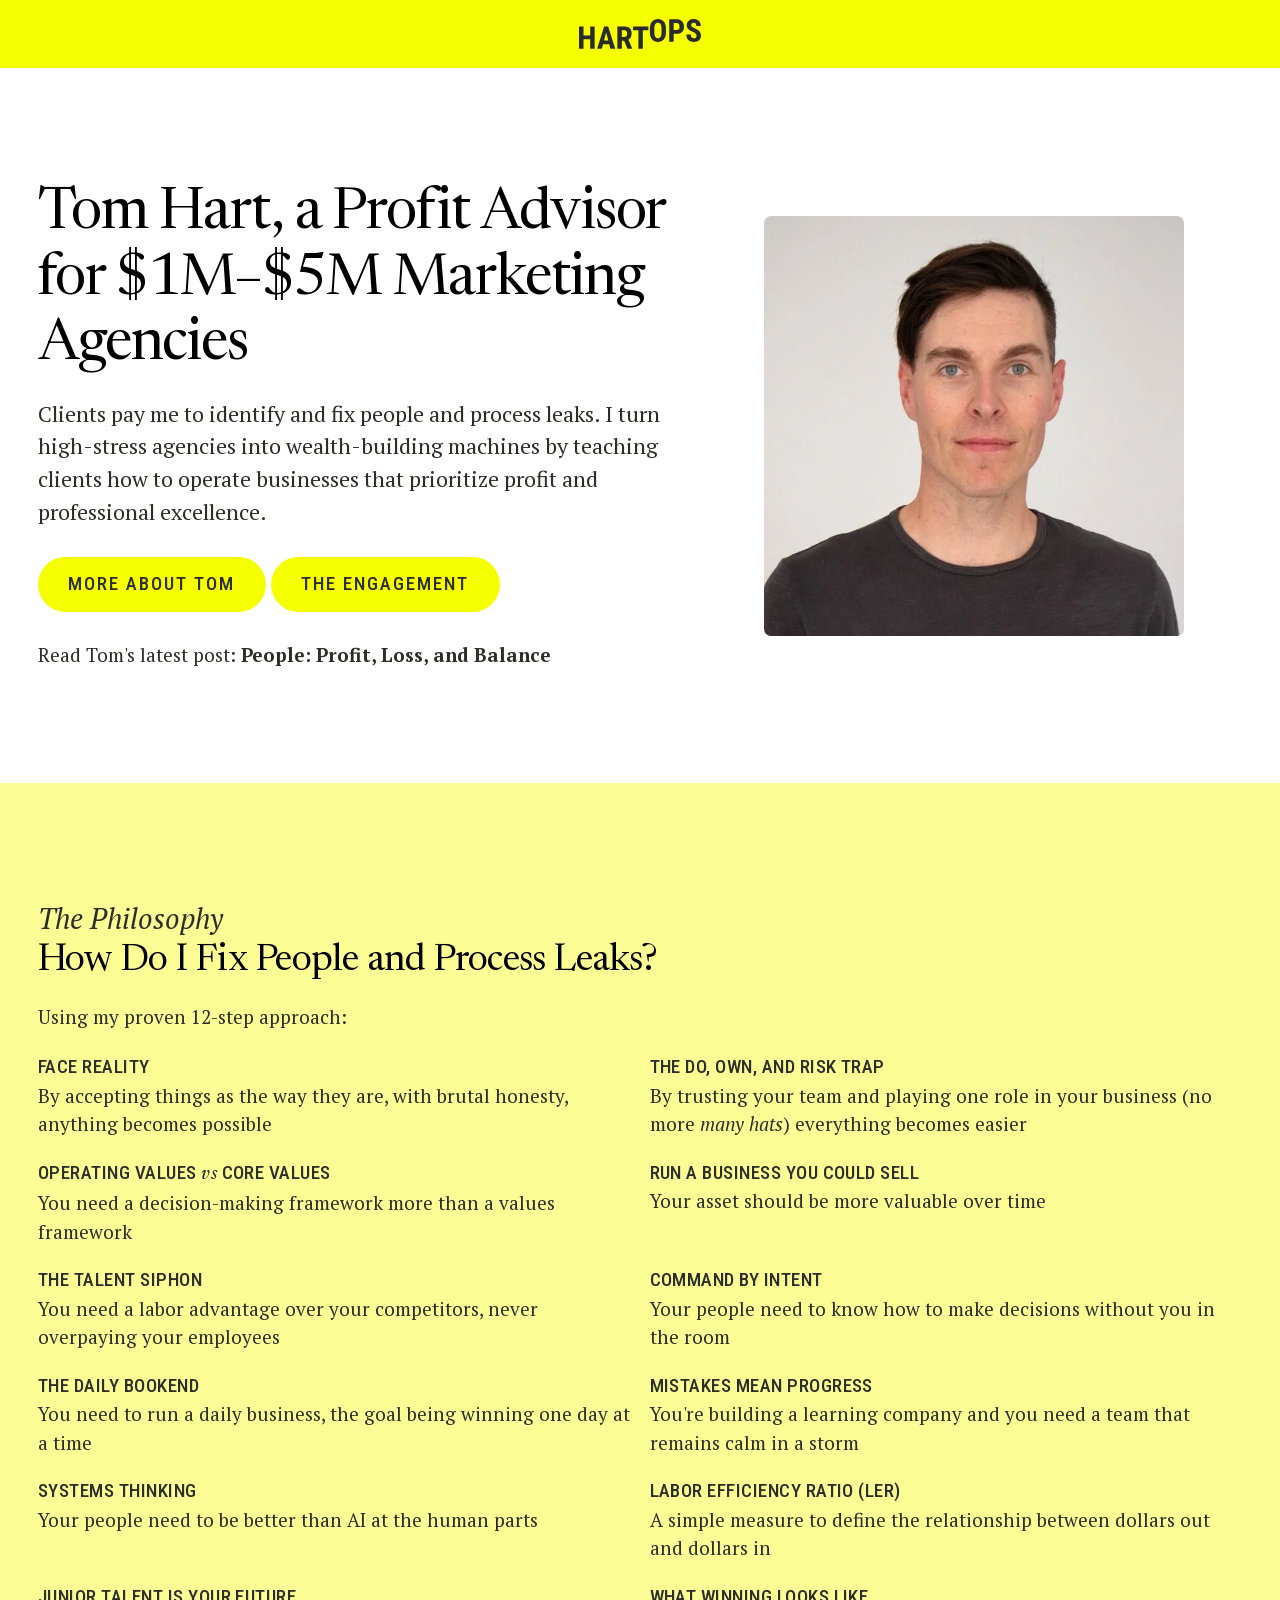
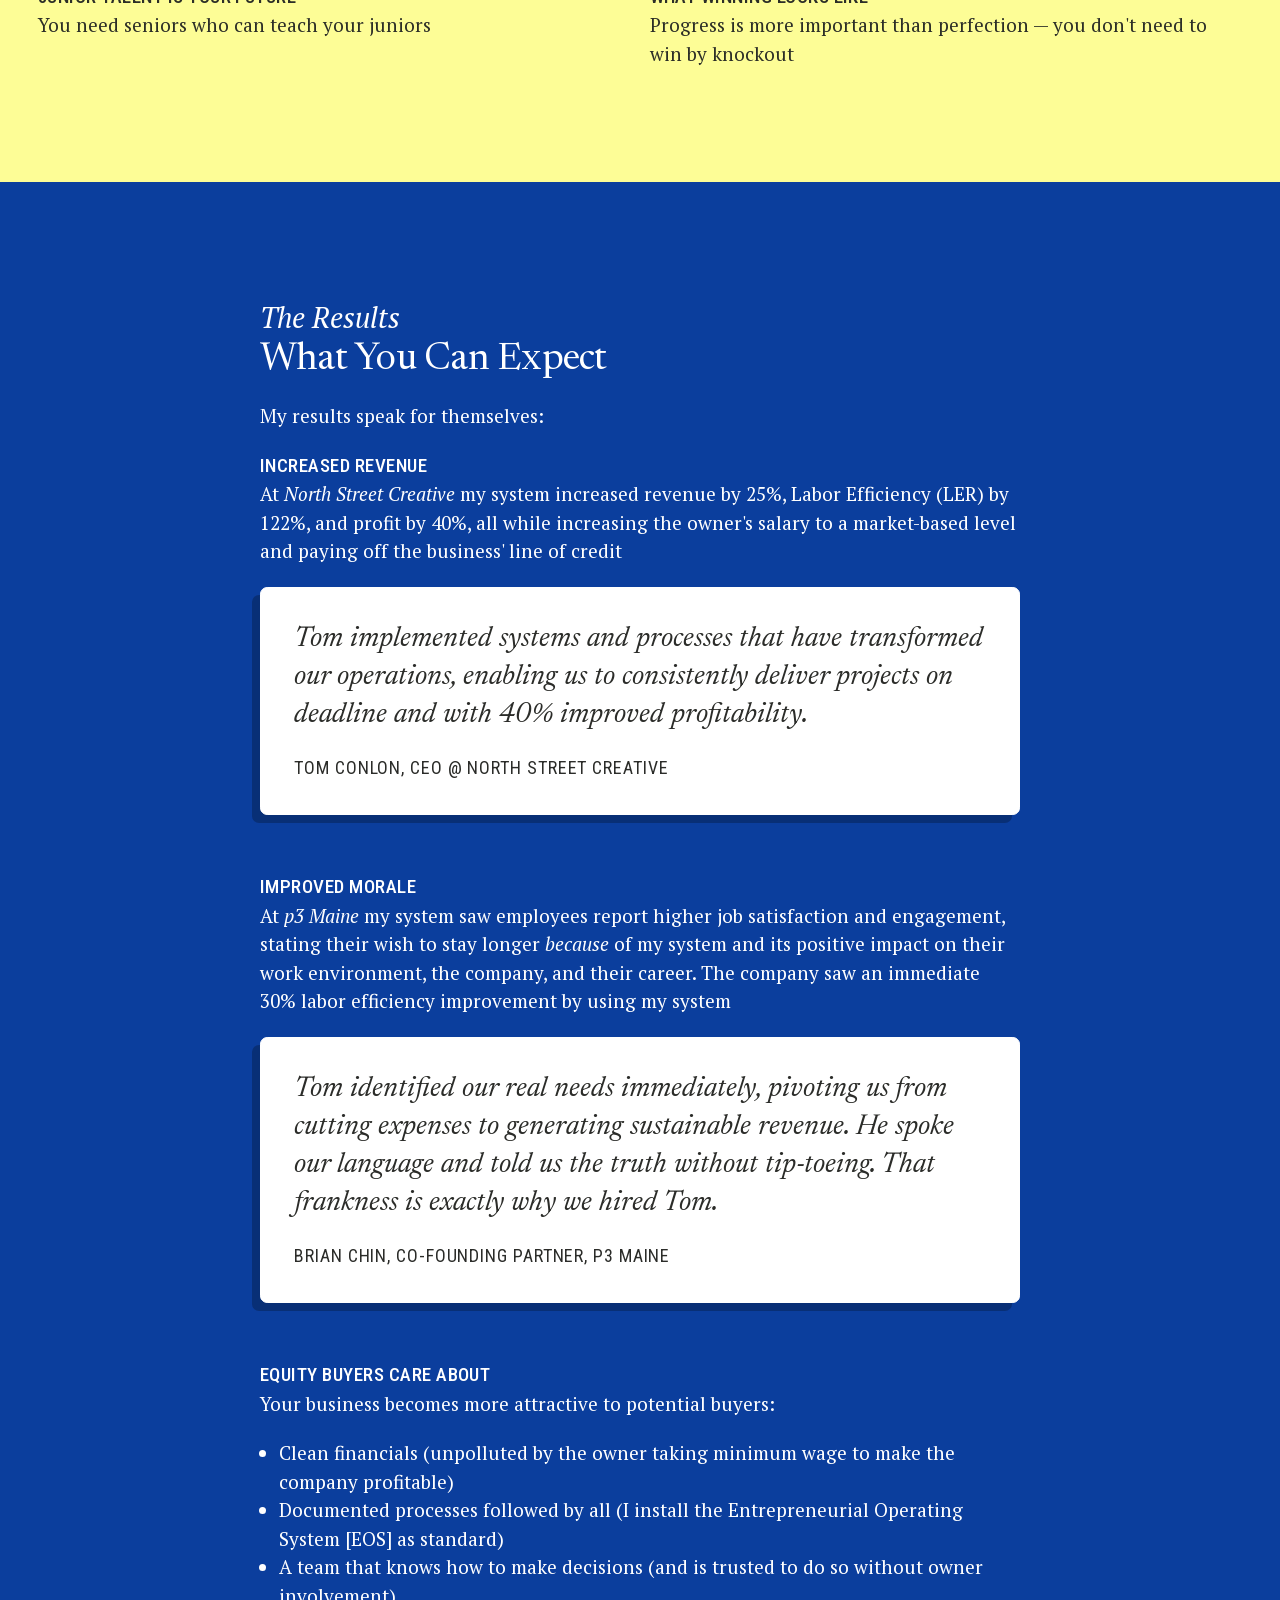
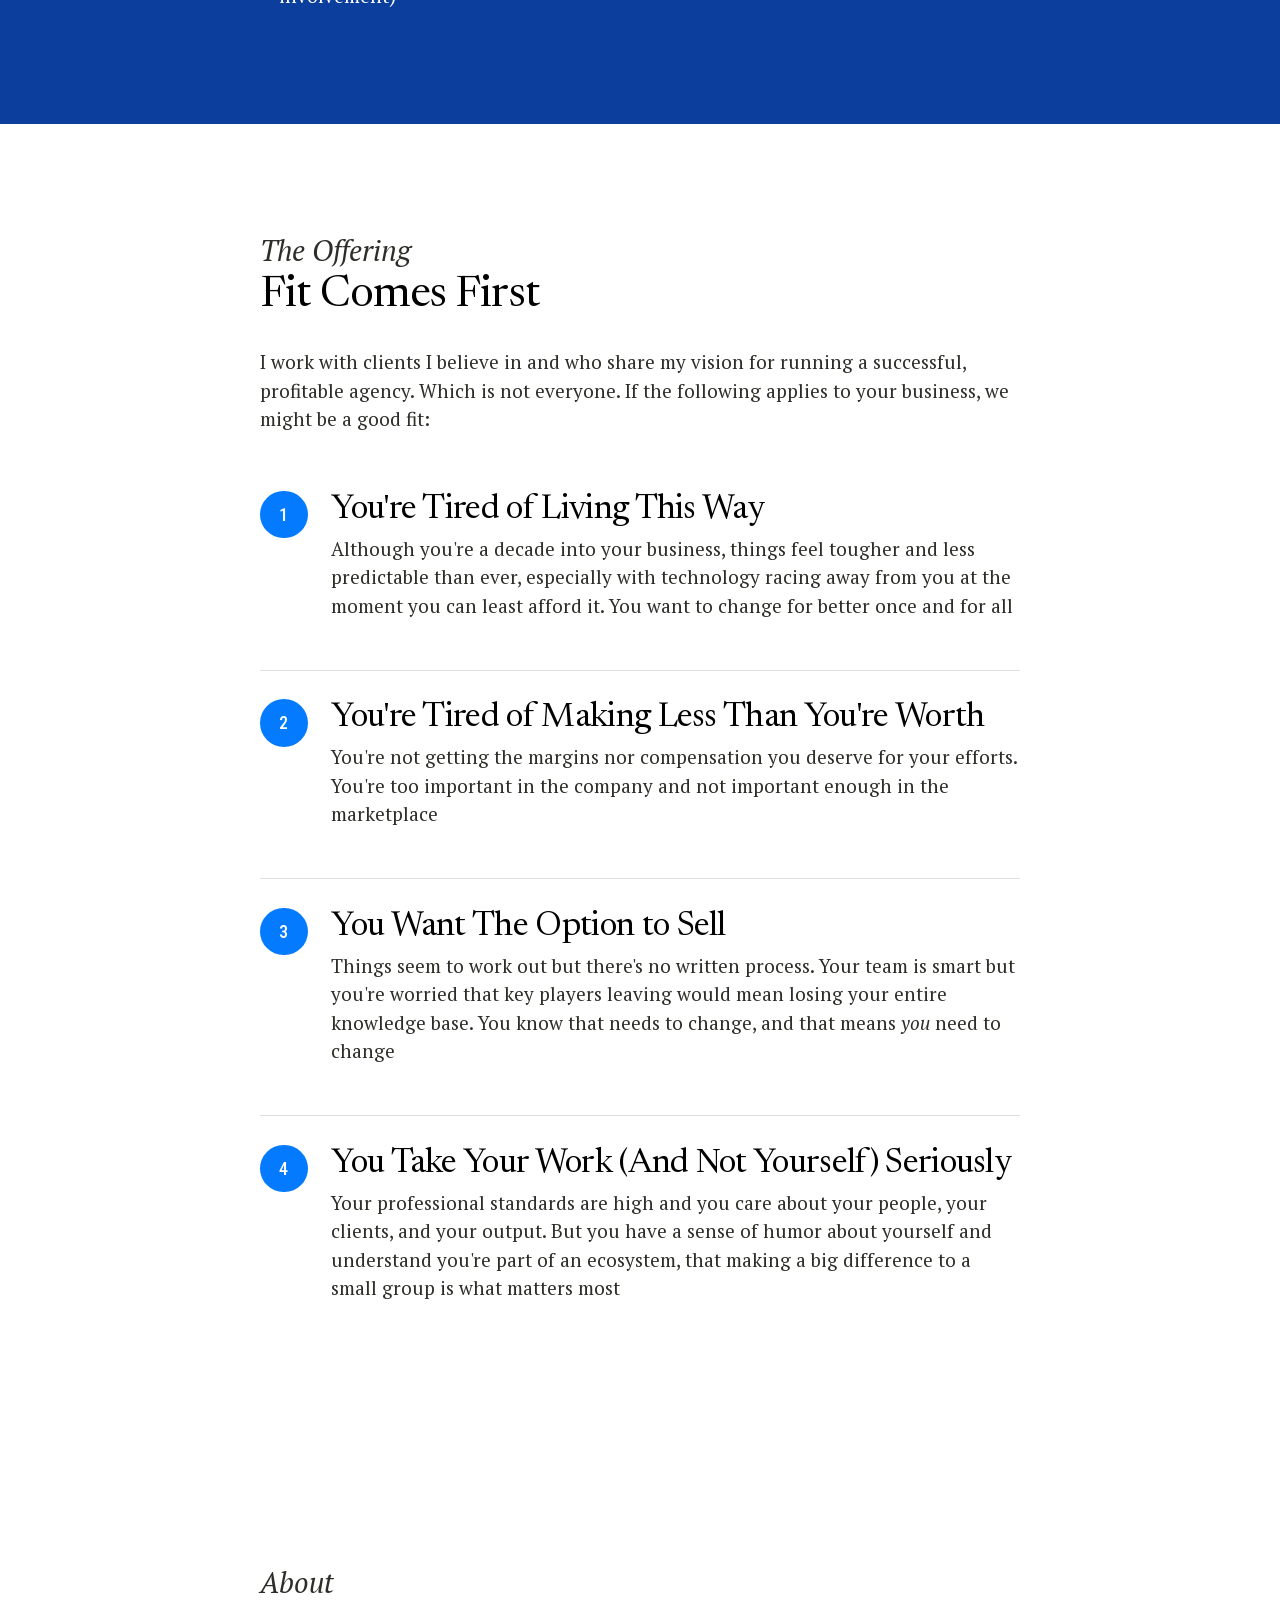
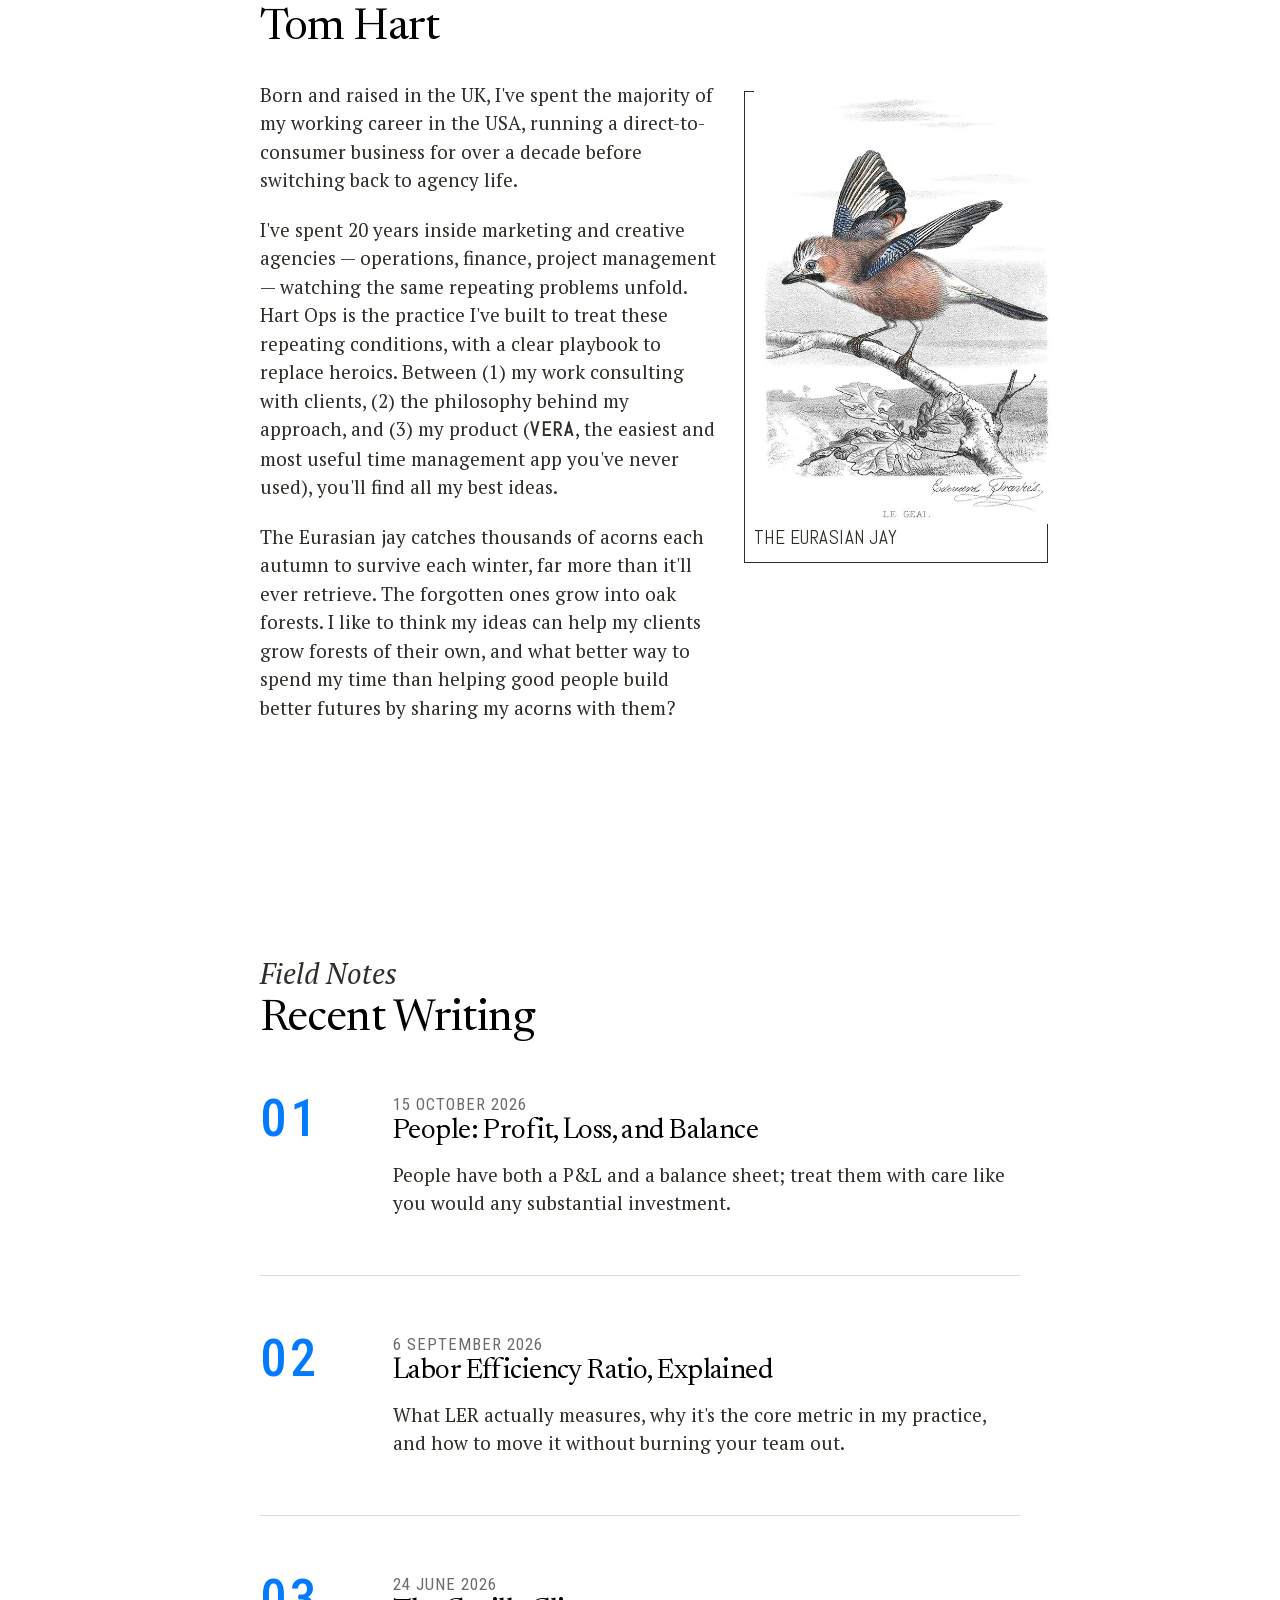
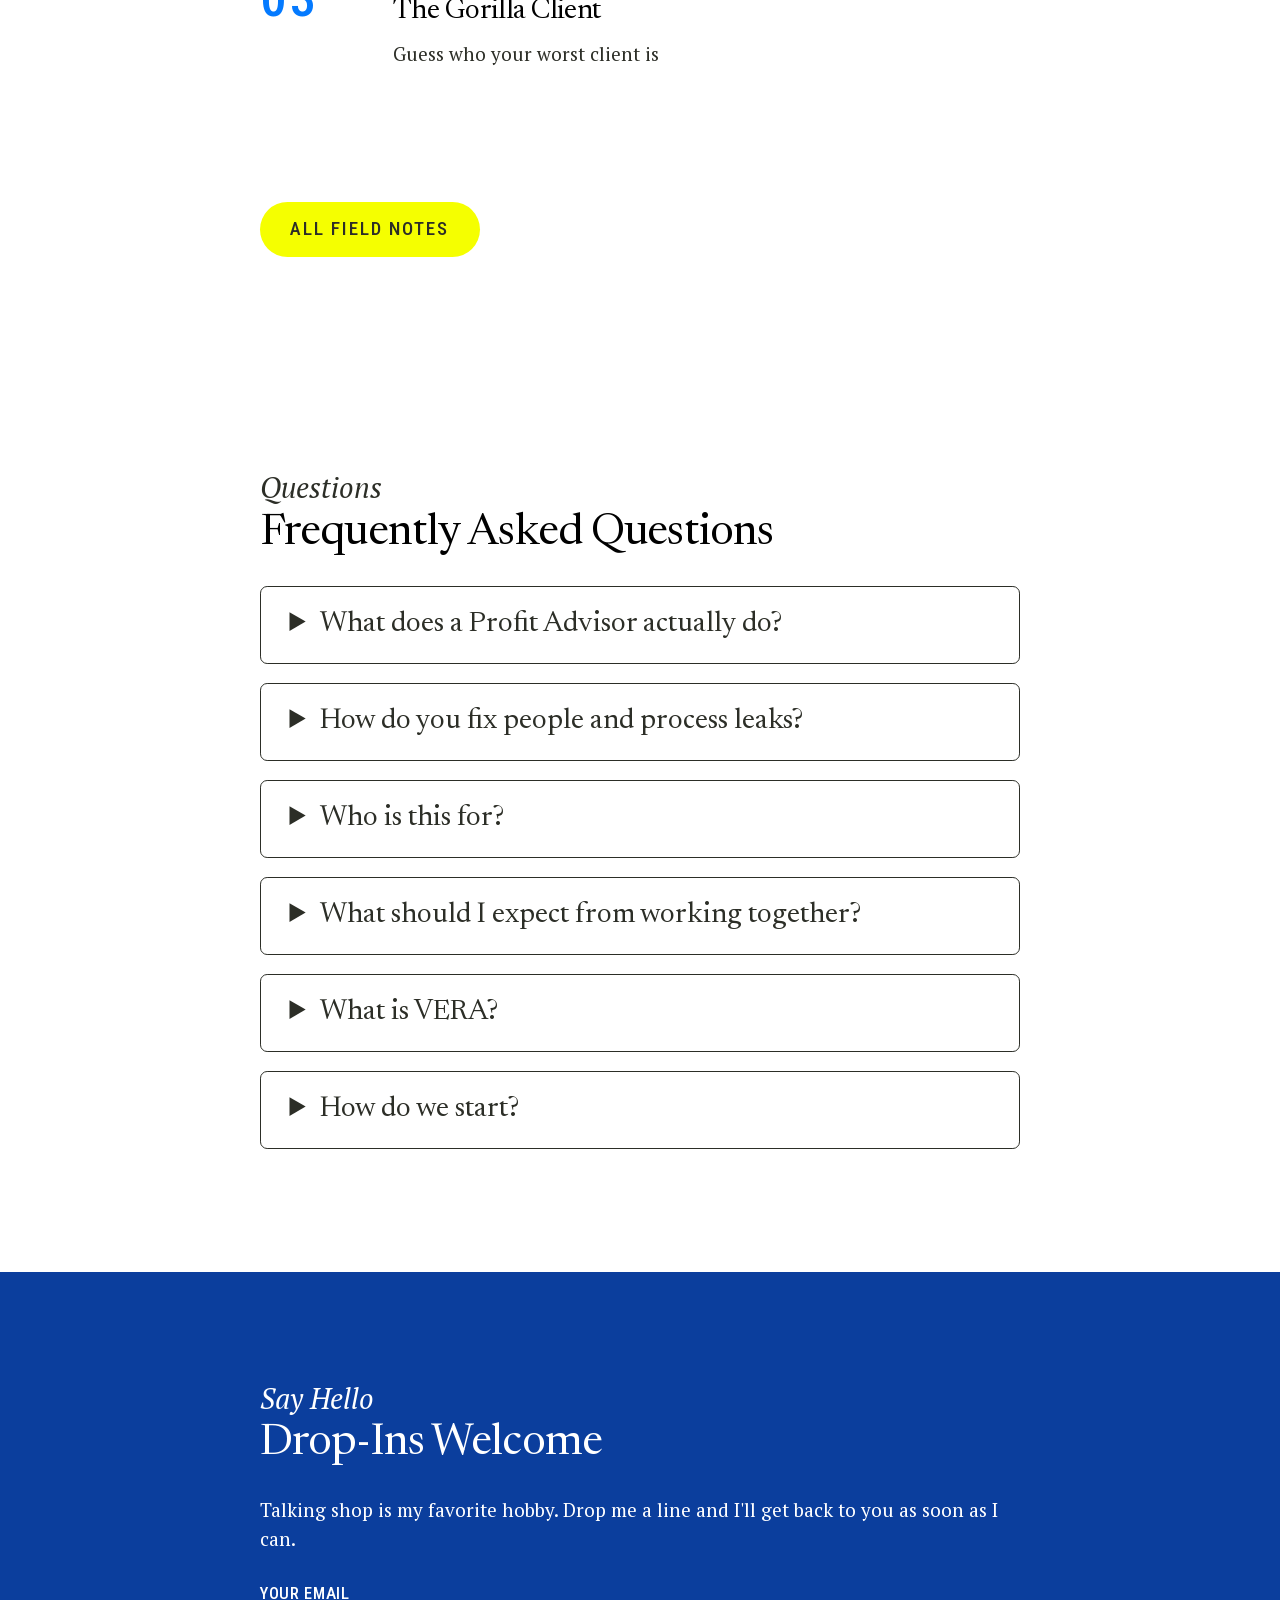
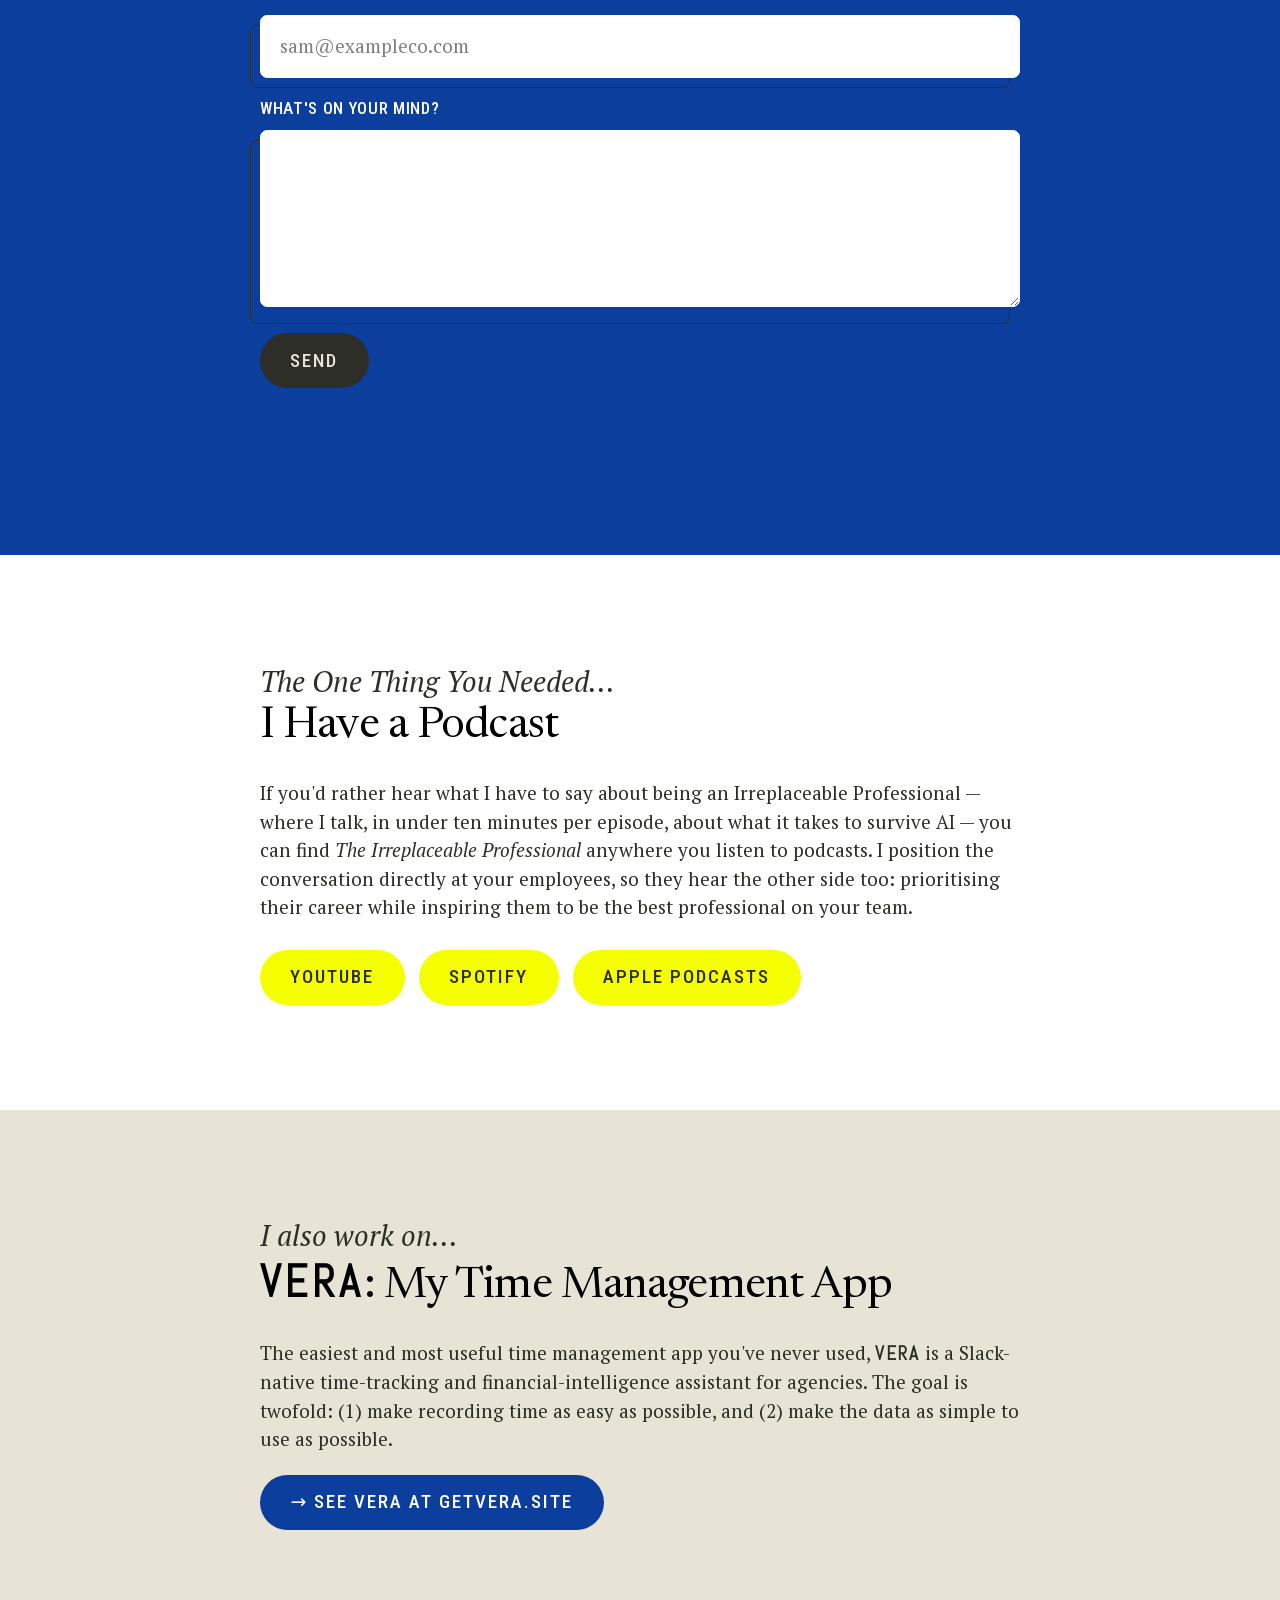
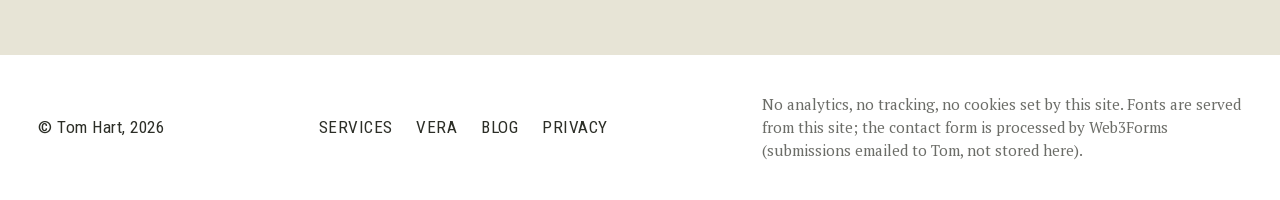
==== commit 3ddbd5fe: "Commit the home page from both blog workflows and rebuild it Co-Authored-By: Claude Sonnet 5.5 <nore" ====
--- a/index.html
+++ b/index.html
@@ -180,7 +180,7 @@
         <h1 class="text-[2.6rem] md:text-[3rem] mb-4">Tom Hart, a Profit Advisor<br />for $1M–$5M Marketing Agencies</h1>
         <p class="text-[1.15rem] max-w-[36em] mb-6">Clients pay me to identify and fix people and process leaks. I turn high-stress agencies into wealth-building machines by teaching clients how to operate businesses that prioritize profit and professional excellence.</p>
         <a class="btn" href="#about">More About Tom</a> <a class="btn" href="/services/">The Engagement</a>
-        <p class="mt-6 mb-0"><!-- BUILD:LATEST_POST_LINK -->Read Tom's latest post: <a class="font-bold" href="/blog/labor-efficiency-ratio-explained/">Labor Efficiency Ratio, Explained</a><!-- /BUILD:LATEST_POST_LINK --></p>
+        <p class="mt-6 mb-0"><!-- BUILD:LATEST_POST_LINK -->Read Tom's latest post: <a class="font-bold" href="/blog/people-profit-loss-and-balance/">People: Profit, Loss, and Balance</a><!-- /BUILD:LATEST_POST_LINK --></p>
       </div>
       <figure class="m-0">
         <img class="w-full max-w-[420px] rounded-md" src="assets/img/tom-hart.jpg" alt="Portrait of Tom Hart" width="420" height="525" loading="eager" decoding="async" fetchpriority="high" onerror="this.closest('figure').remove()">
@@ -298,6 +298,16 @@
           <article class="post-card">
             <p class="post-index" aria-hidden="true">01</p>
             <div>
+              <p class="font-meta uppercase tracking-[0.06em] text-sm text-ink/70">15 October 2026</p>
+              <h3 class="text-xl md:text-2xl"><a class="no-underline text-black hover:text-blue-text" href="/blog/people-profit-loss-and-balance/">People: Profit, Loss, and Balance</a></h3>
+              <p class="max-w-[62ch]">People have both a P&amp;L and a balance sheet; treat them with care like you would any substantial investment.</p>
+            </div>
+          </article>
+        </li>
+        <li>
+          <article class="post-card">
+            <p class="post-index" aria-hidden="true">02</p>
+            <div>
               <p class="font-meta uppercase tracking-[0.06em] text-sm text-ink/70">6 September 2026</p>
               <h3 class="text-xl md:text-2xl"><a class="no-underline text-black hover:text-blue-text" href="/blog/labor-efficiency-ratio-explained/">Labor Efficiency Ratio, Explained</a></h3>
               <p class="max-w-[62ch]">What LER actually measures, why it's the core metric in my practice, and how to move it without burning your team out.</p>
@@ -306,7 +316,7 @@
         </li>
         <li>
           <article class="post-card">
-            <p class="post-index" aria-hidden="true">02</p>
+            <p class="post-index" aria-hidden="true">03</p>
             <div>
               <p class="font-meta uppercase tracking-[0.06em] text-sm text-ink/70">24 June 2026</p>
               <h3 class="text-xl md:text-2xl"><a class="no-underline text-black hover:text-blue-text" href="/blog/the-gorilla-client/">The Gorilla Client</a></h3>
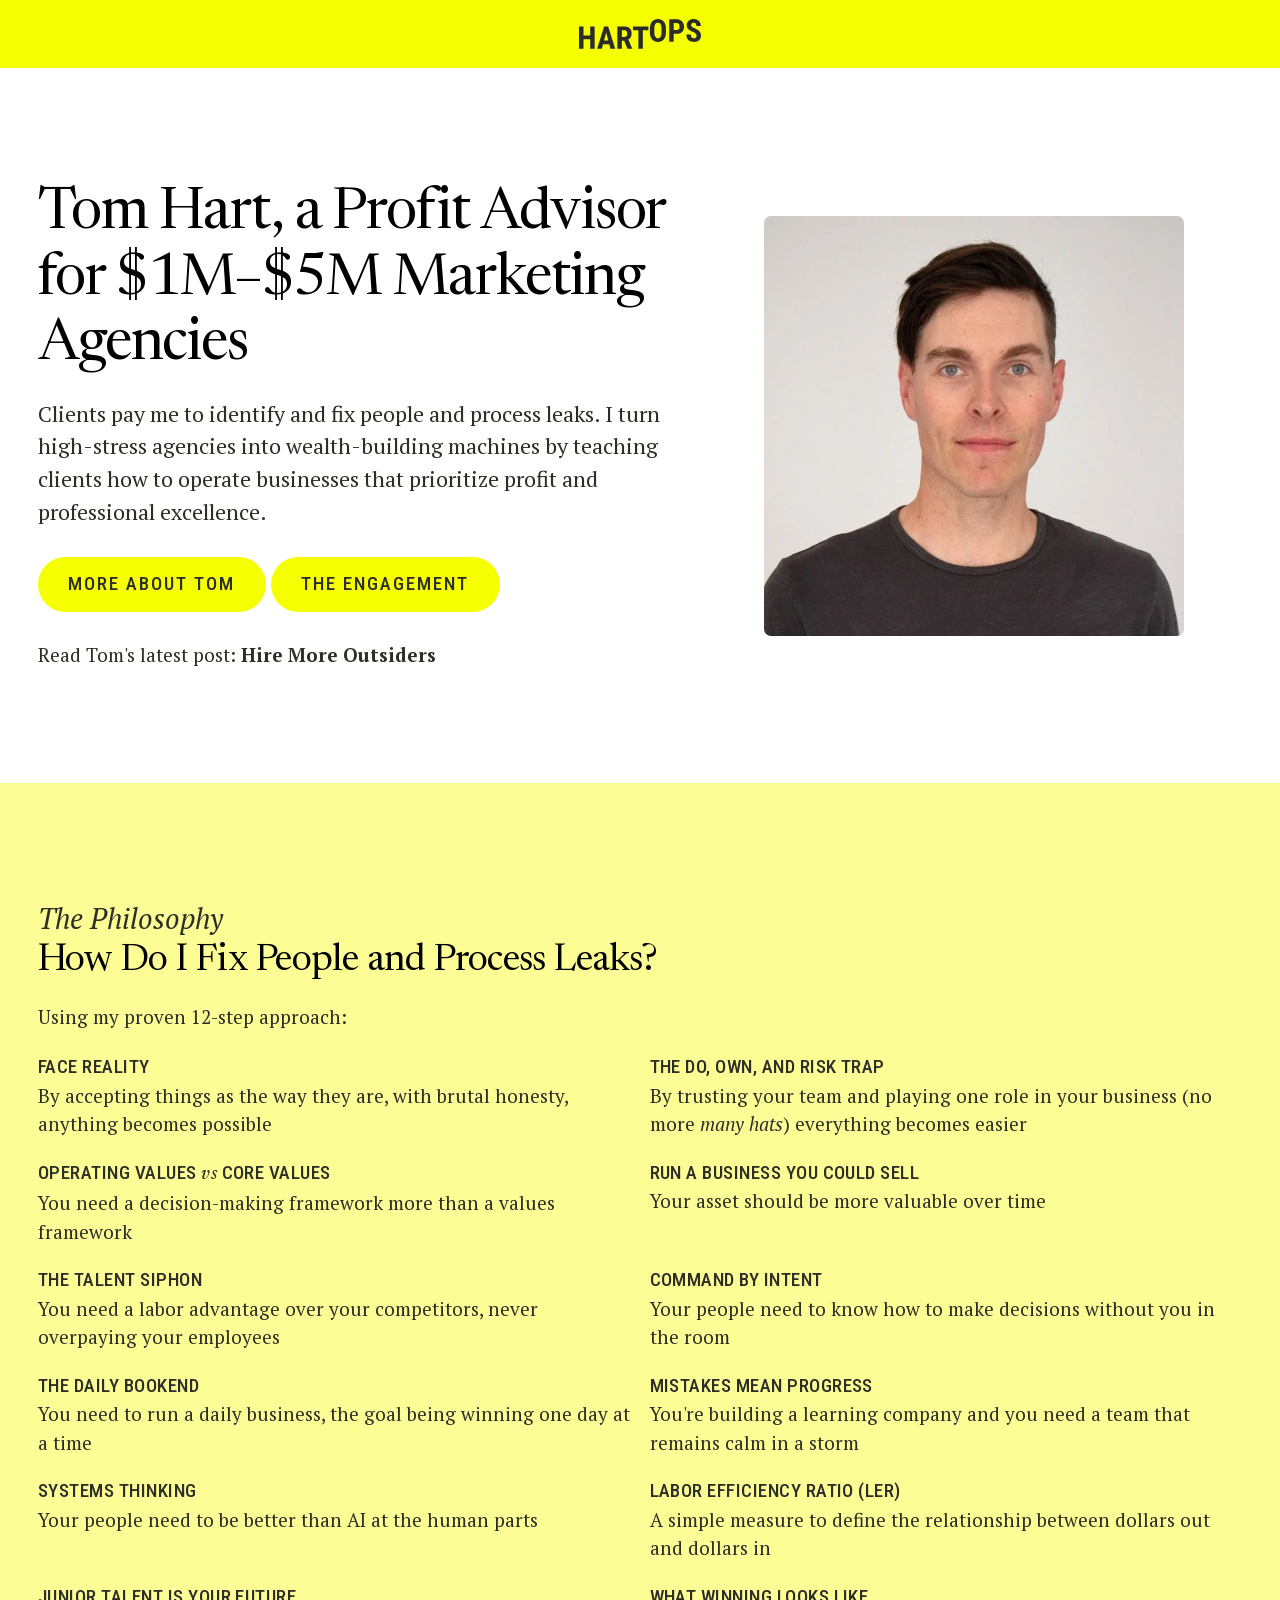
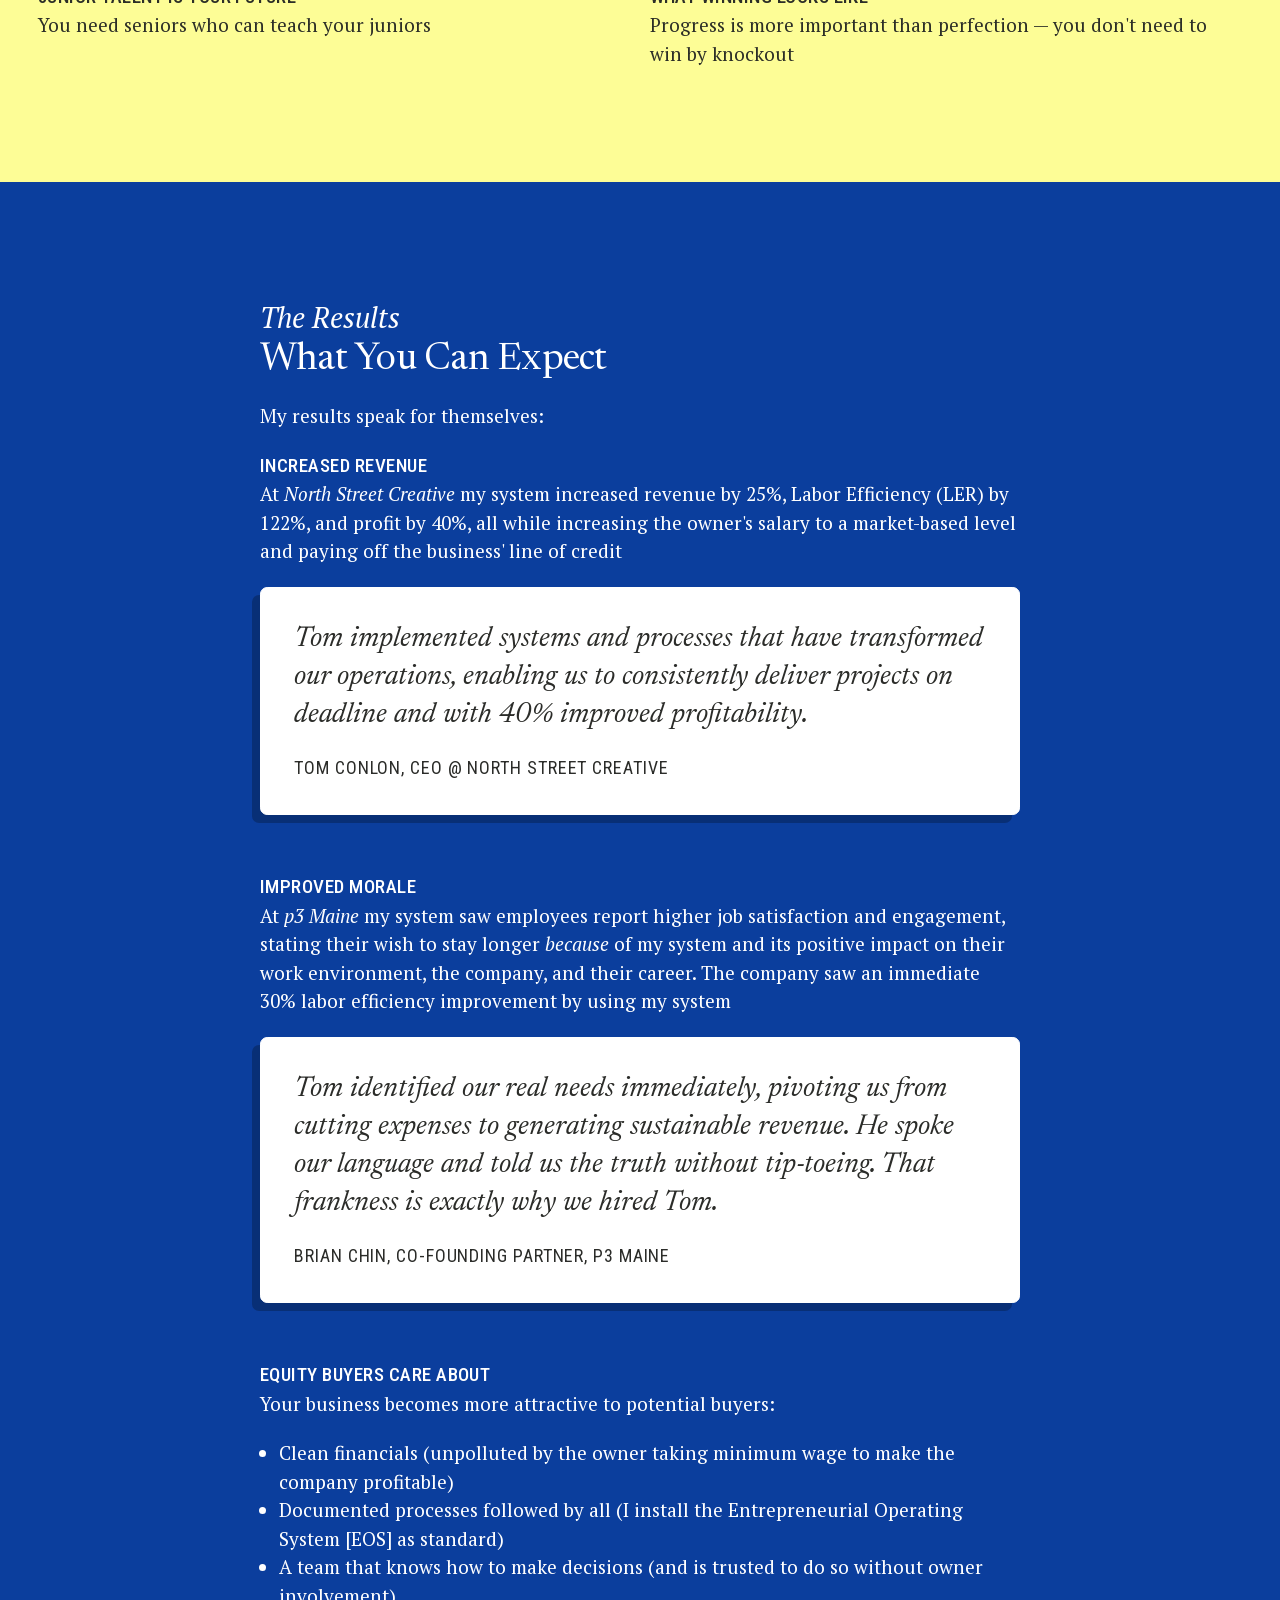
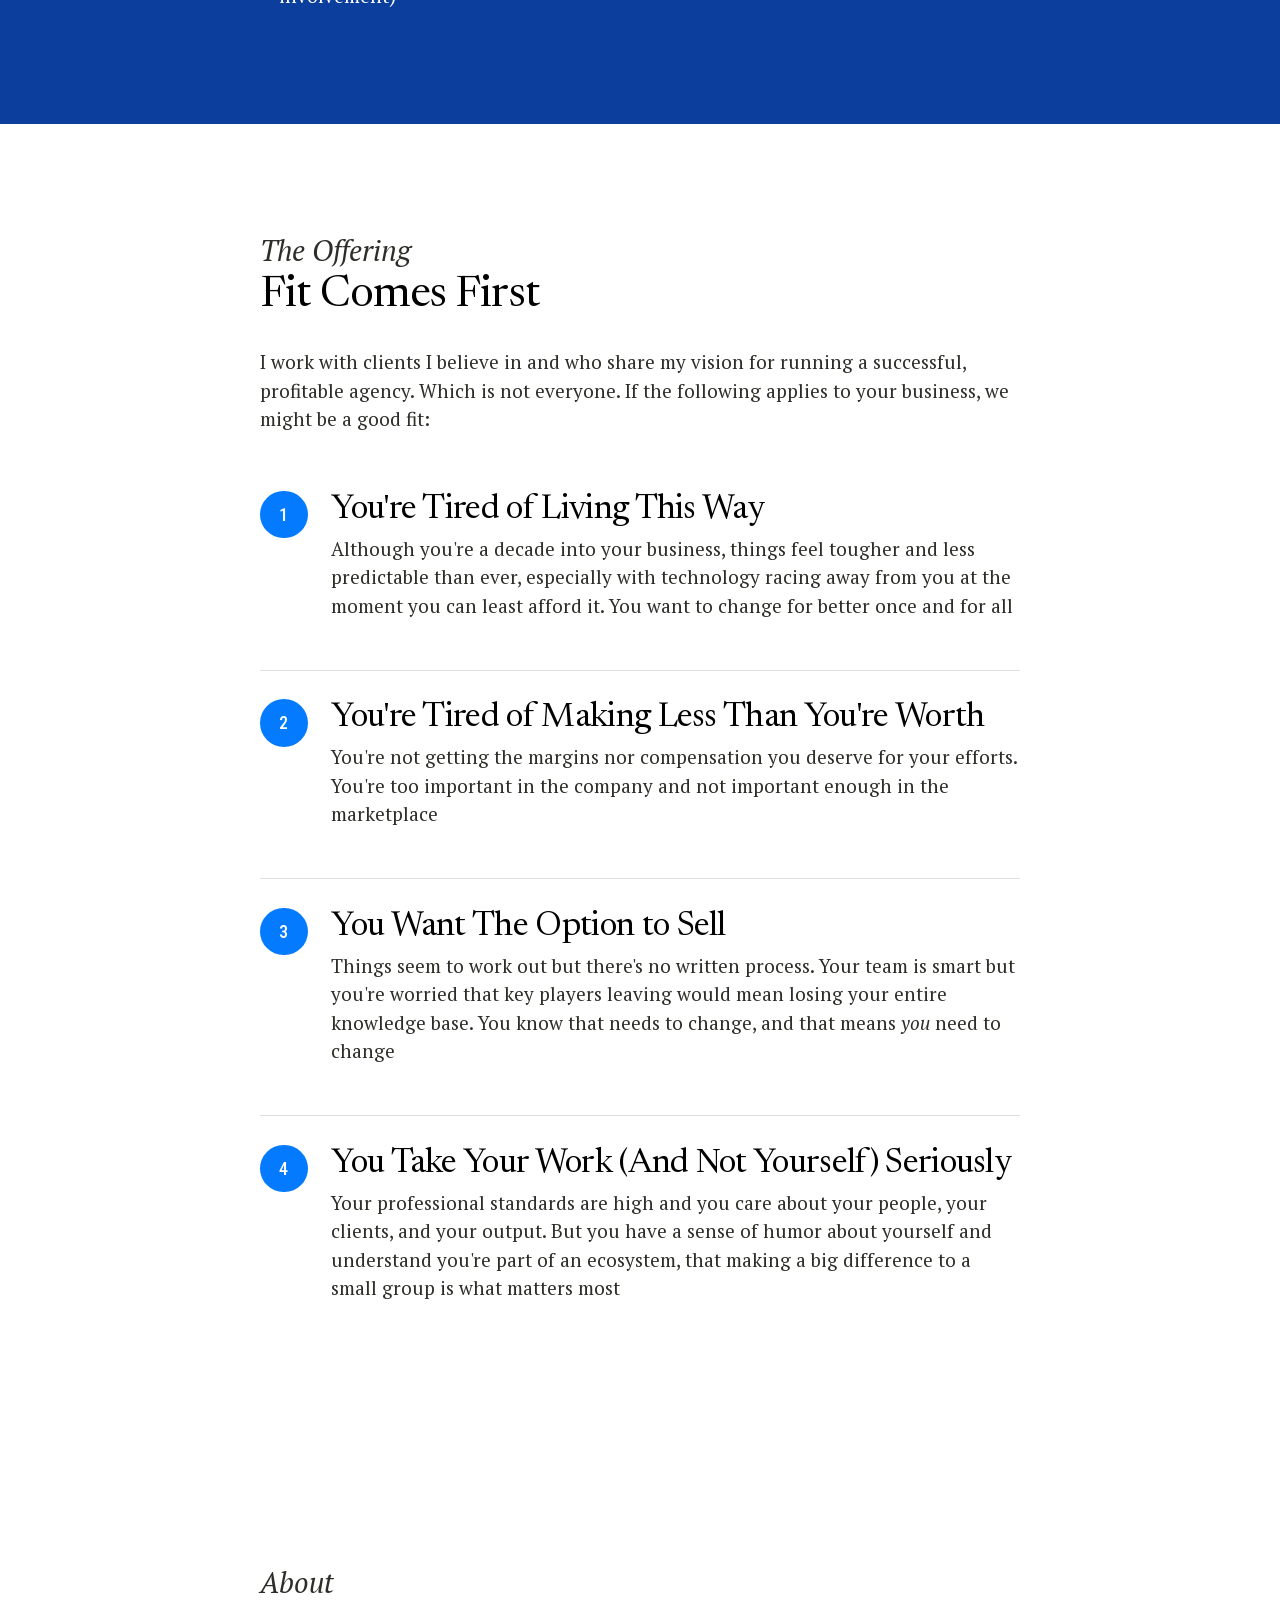
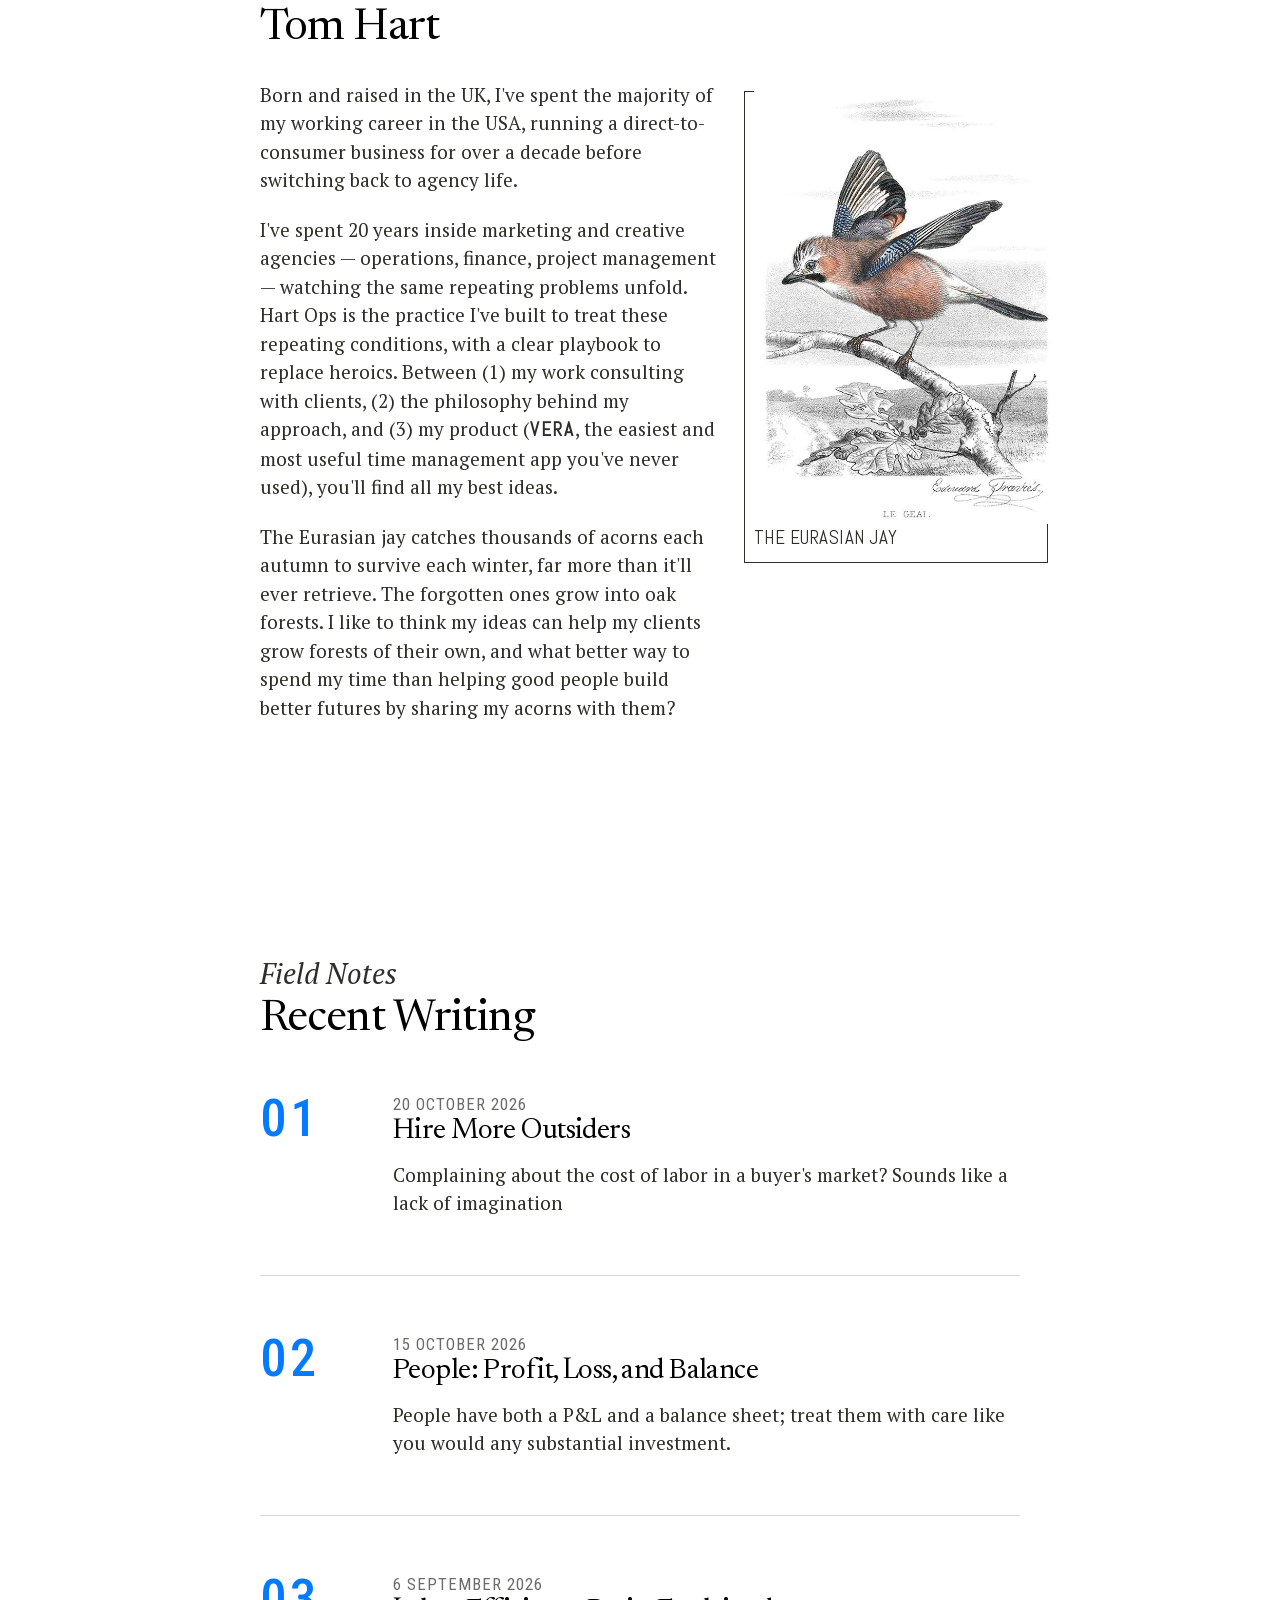
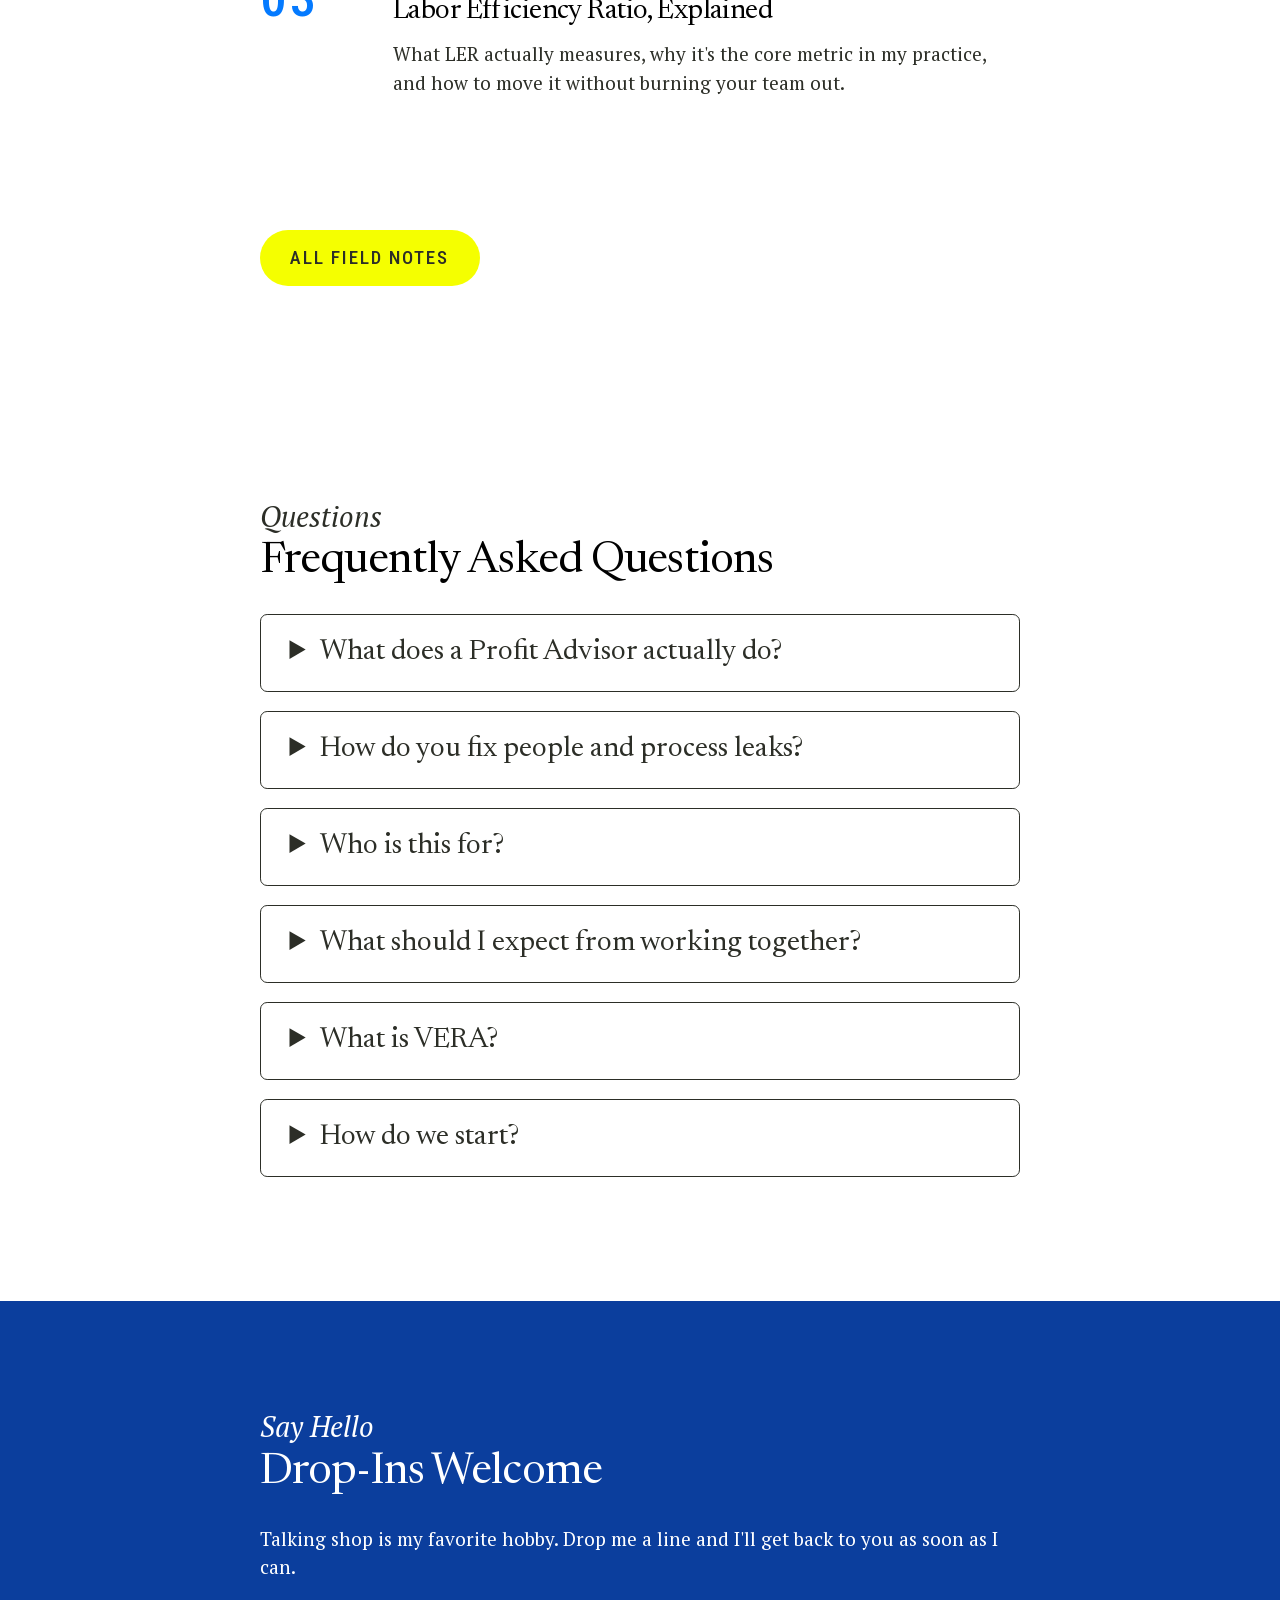
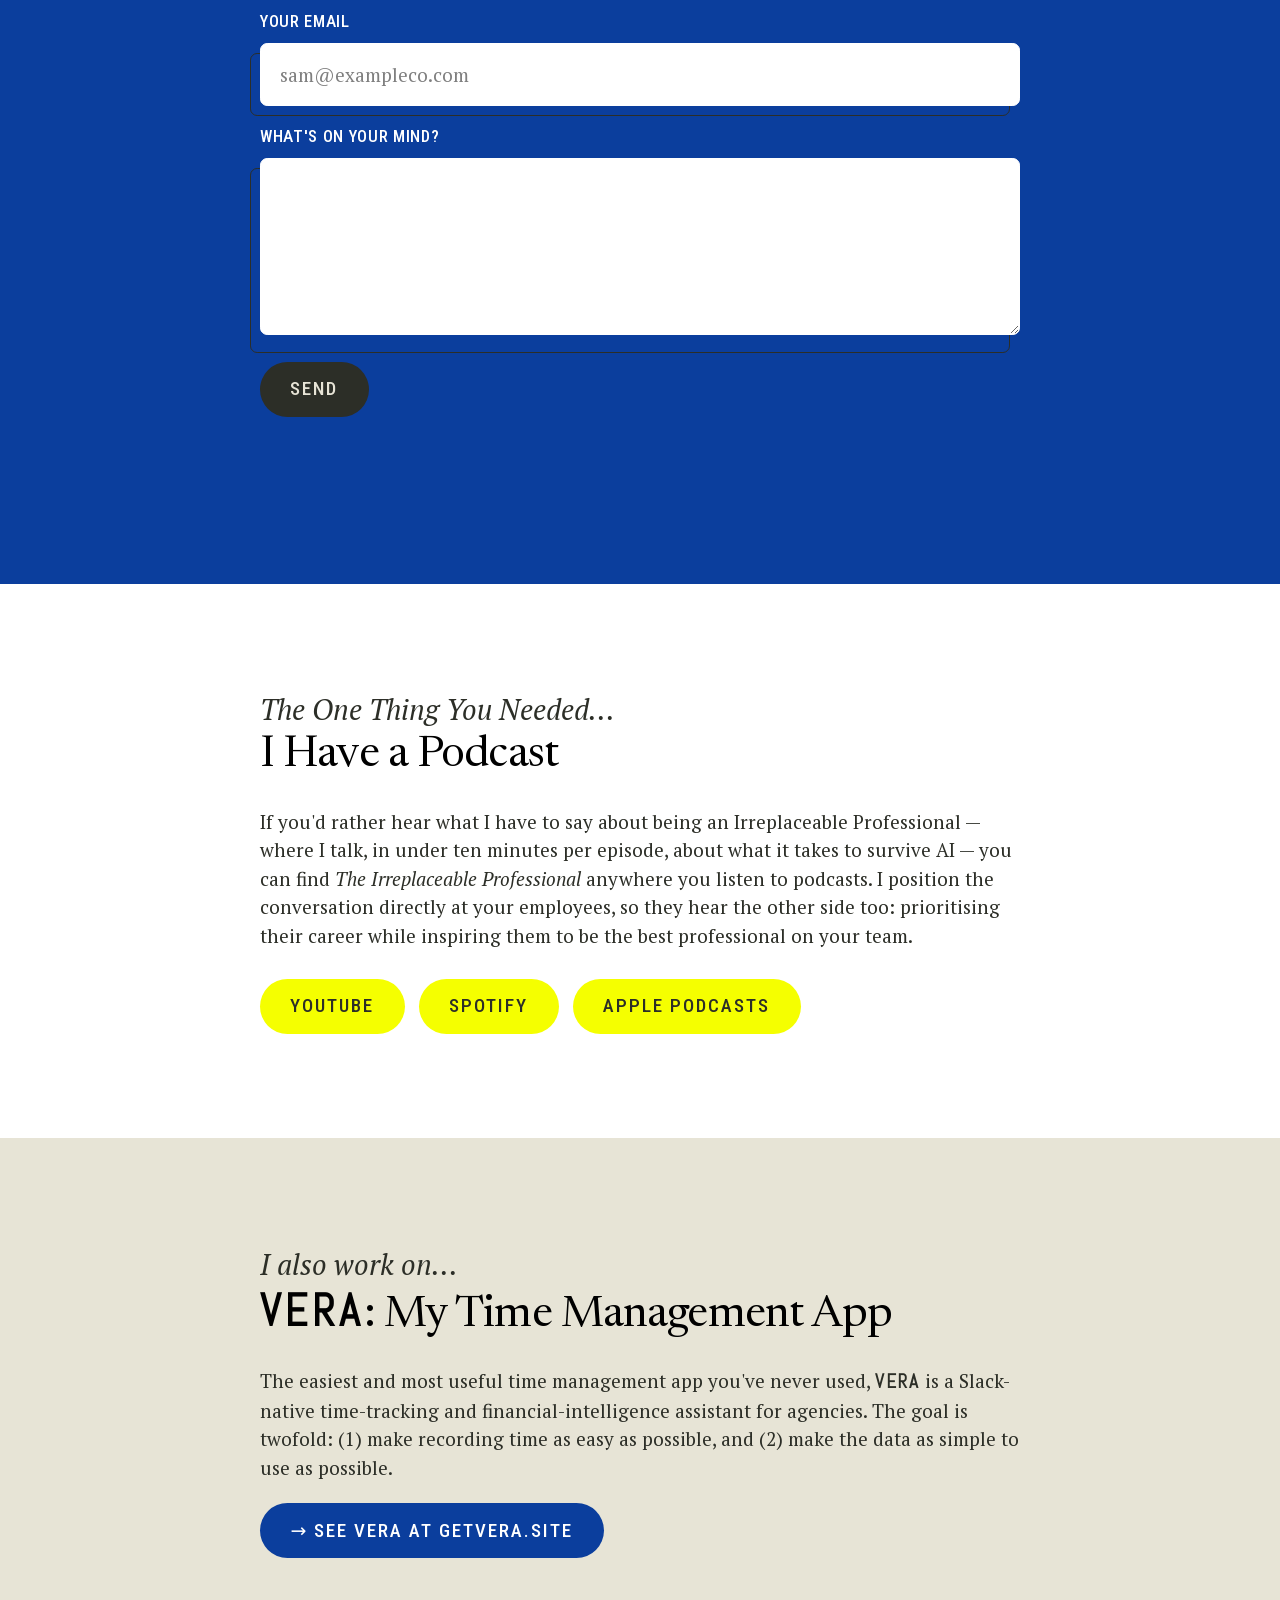
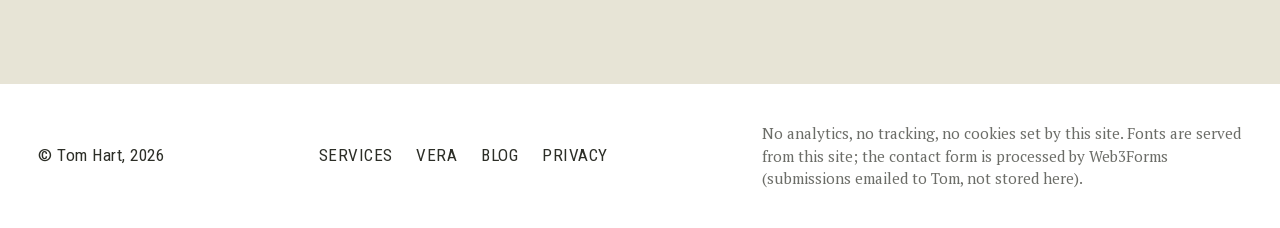
==== commit 079908c6: "Build blog" ====
--- a/index.html
+++ b/index.html
@@ -180,7 +180,7 @@
         <h1 class="text-[2.6rem] md:text-[3rem] mb-4">Tom Hart, a Profit Advisor<br />for $1M–$5M Marketing Agencies</h1>
         <p class="text-[1.15rem] max-w-[36em] mb-6">Clients pay me to identify and fix people and process leaks. I turn high-stress agencies into wealth-building machines by teaching clients how to operate businesses that prioritize profit and professional excellence.</p>
         <a class="btn" href="#about">More About Tom</a> <a class="btn" href="/services/">The Engagement</a>
-        <p class="mt-6 mb-0"><!-- BUILD:LATEST_POST_LINK -->Read Tom's latest post: <a class="font-bold" href="/blog/people-profit-loss-and-balance/">People: Profit, Loss, and Balance</a><!-- /BUILD:LATEST_POST_LINK --></p>
+        <p class="mt-6 mb-0"><!-- BUILD:LATEST_POST_LINK -->Read Tom's latest post: <a class="font-bold" href="/blog/hire-more-outsiders/">Hire More Outsiders</a><!-- /BUILD:LATEST_POST_LINK --></p>
       </div>
       <figure class="m-0">
         <img class="w-full max-w-[420px] rounded-md" src="assets/img/tom-hart.jpg" alt="Portrait of Tom Hart" width="420" height="525" loading="eager" decoding="async" fetchpriority="high" onerror="this.closest('figure').remove()">
@@ -298,6 +298,16 @@
           <article class="post-card">
             <p class="post-index" aria-hidden="true">01</p>
             <div>
+              <p class="font-meta uppercase tracking-[0.06em] text-sm text-ink/70">20 October 2026</p>
+              <h3 class="text-xl md:text-2xl"><a class="no-underline text-black hover:text-blue-text" href="/blog/hire-more-outsiders/">Hire More Outsiders</a></h3>
+              <p class="max-w-[62ch]">Complaining about the cost of labor in a buyer's market? Sounds like a lack of imagination</p>
+            </div>
+          </article>
+        </li>
+        <li>
+          <article class="post-card">
+            <p class="post-index" aria-hidden="true">02</p>
+            <div>
               <p class="font-meta uppercase tracking-[0.06em] text-sm text-ink/70">15 October 2026</p>
               <h3 class="text-xl md:text-2xl"><a class="no-underline text-black hover:text-blue-text" href="/blog/people-profit-loss-and-balance/">People: Profit, Loss, and Balance</a></h3>
               <p class="max-w-[62ch]">People have both a P&amp;L and a balance sheet; treat them with care like you would any substantial investment.</p>
@@ -306,21 +316,11 @@
         </li>
         <li>
           <article class="post-card">
-            <p class="post-index" aria-hidden="true">02</p>
+            <p class="post-index" aria-hidden="true">03</p>
             <div>
               <p class="font-meta uppercase tracking-[0.06em] text-sm text-ink/70">6 September 2026</p>
               <h3 class="text-xl md:text-2xl"><a class="no-underline text-black hover:text-blue-text" href="/blog/labor-efficiency-ratio-explained/">Labor Efficiency Ratio, Explained</a></h3>
               <p class="max-w-[62ch]">What LER actually measures, why it's the core metric in my practice, and how to move it without burning your team out.</p>
-            </div>
-          </article>
-        </li>
-        <li>
-          <article class="post-card">
-            <p class="post-index" aria-hidden="true">03</p>
-            <div>
-              <p class="font-meta uppercase tracking-[0.06em] text-sm text-ink/70">24 June 2026</p>
-              <h3 class="text-xl md:text-2xl"><a class="no-underline text-black hover:text-blue-text" href="/blog/the-gorilla-client/">The Gorilla Client</a></h3>
-              <p class="max-w-[62ch]">Guess who your worst client is</p>
             </div>
           </article>
         </li>
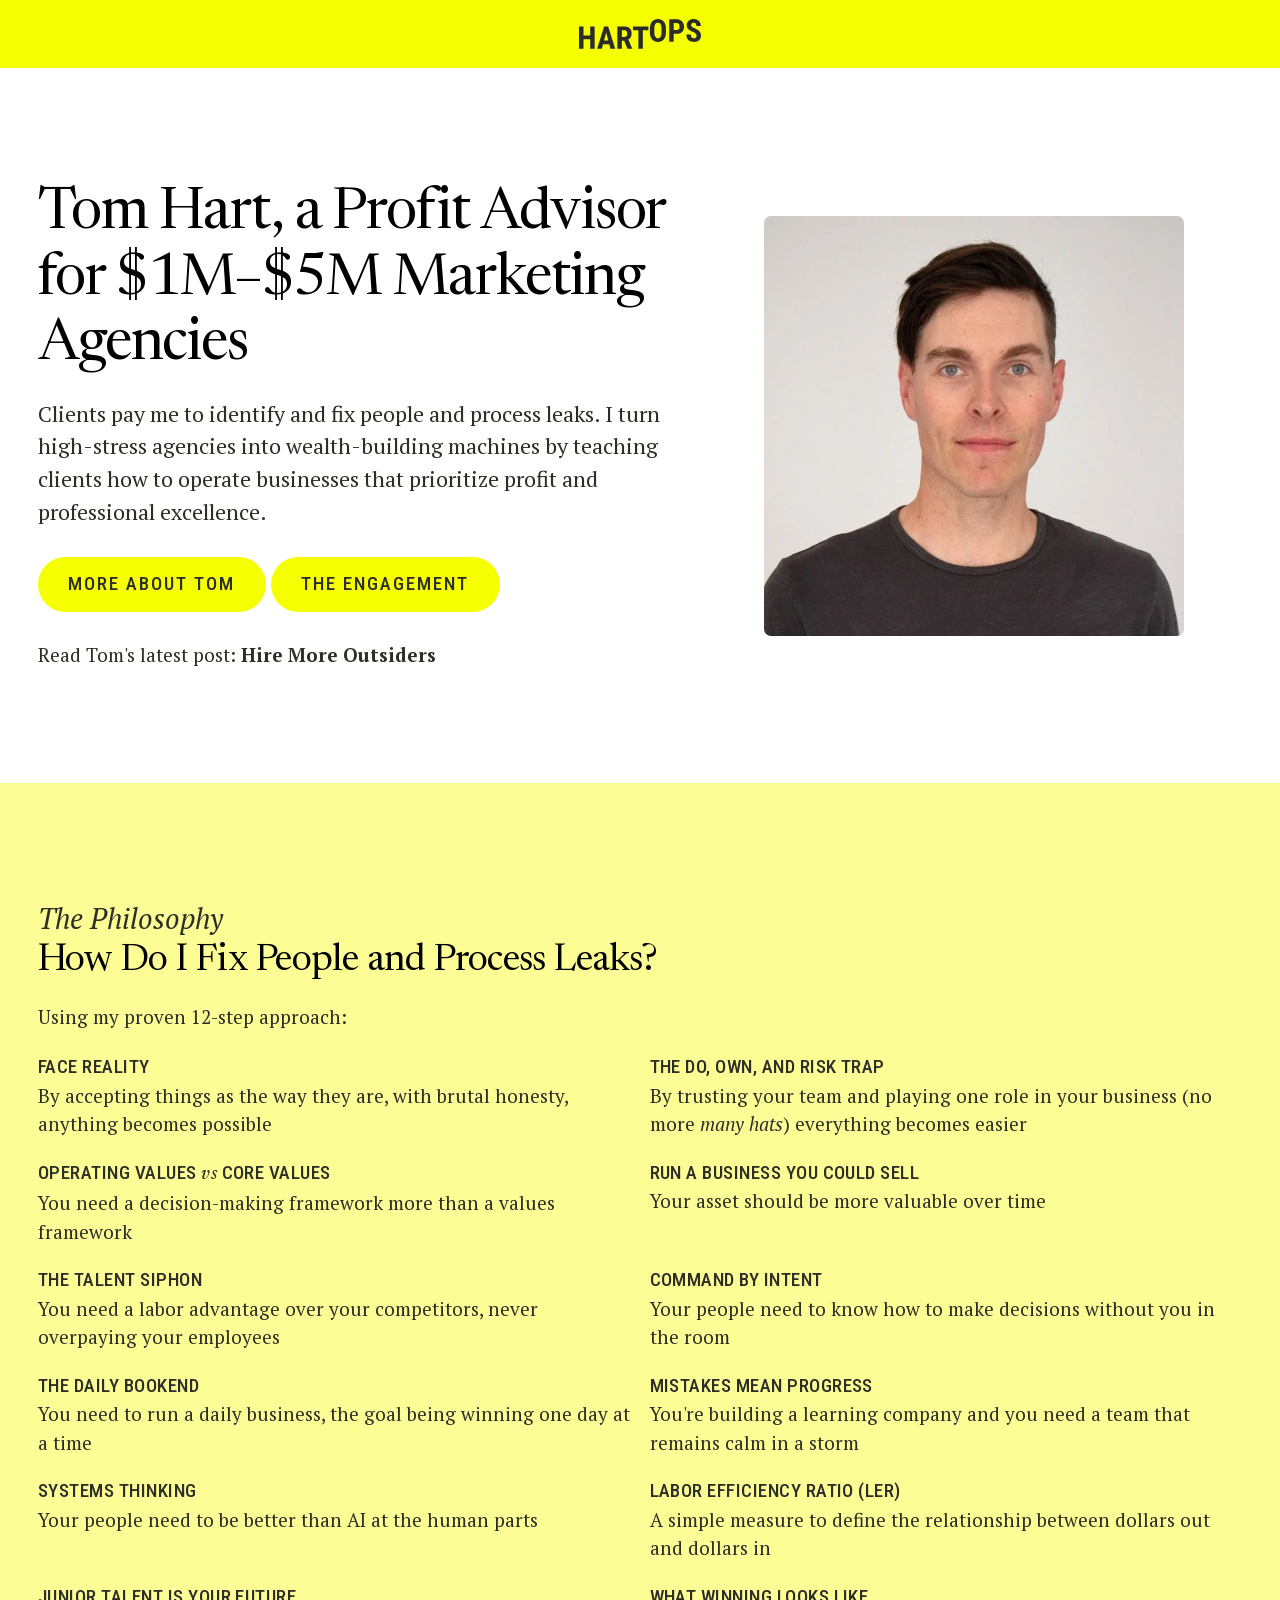
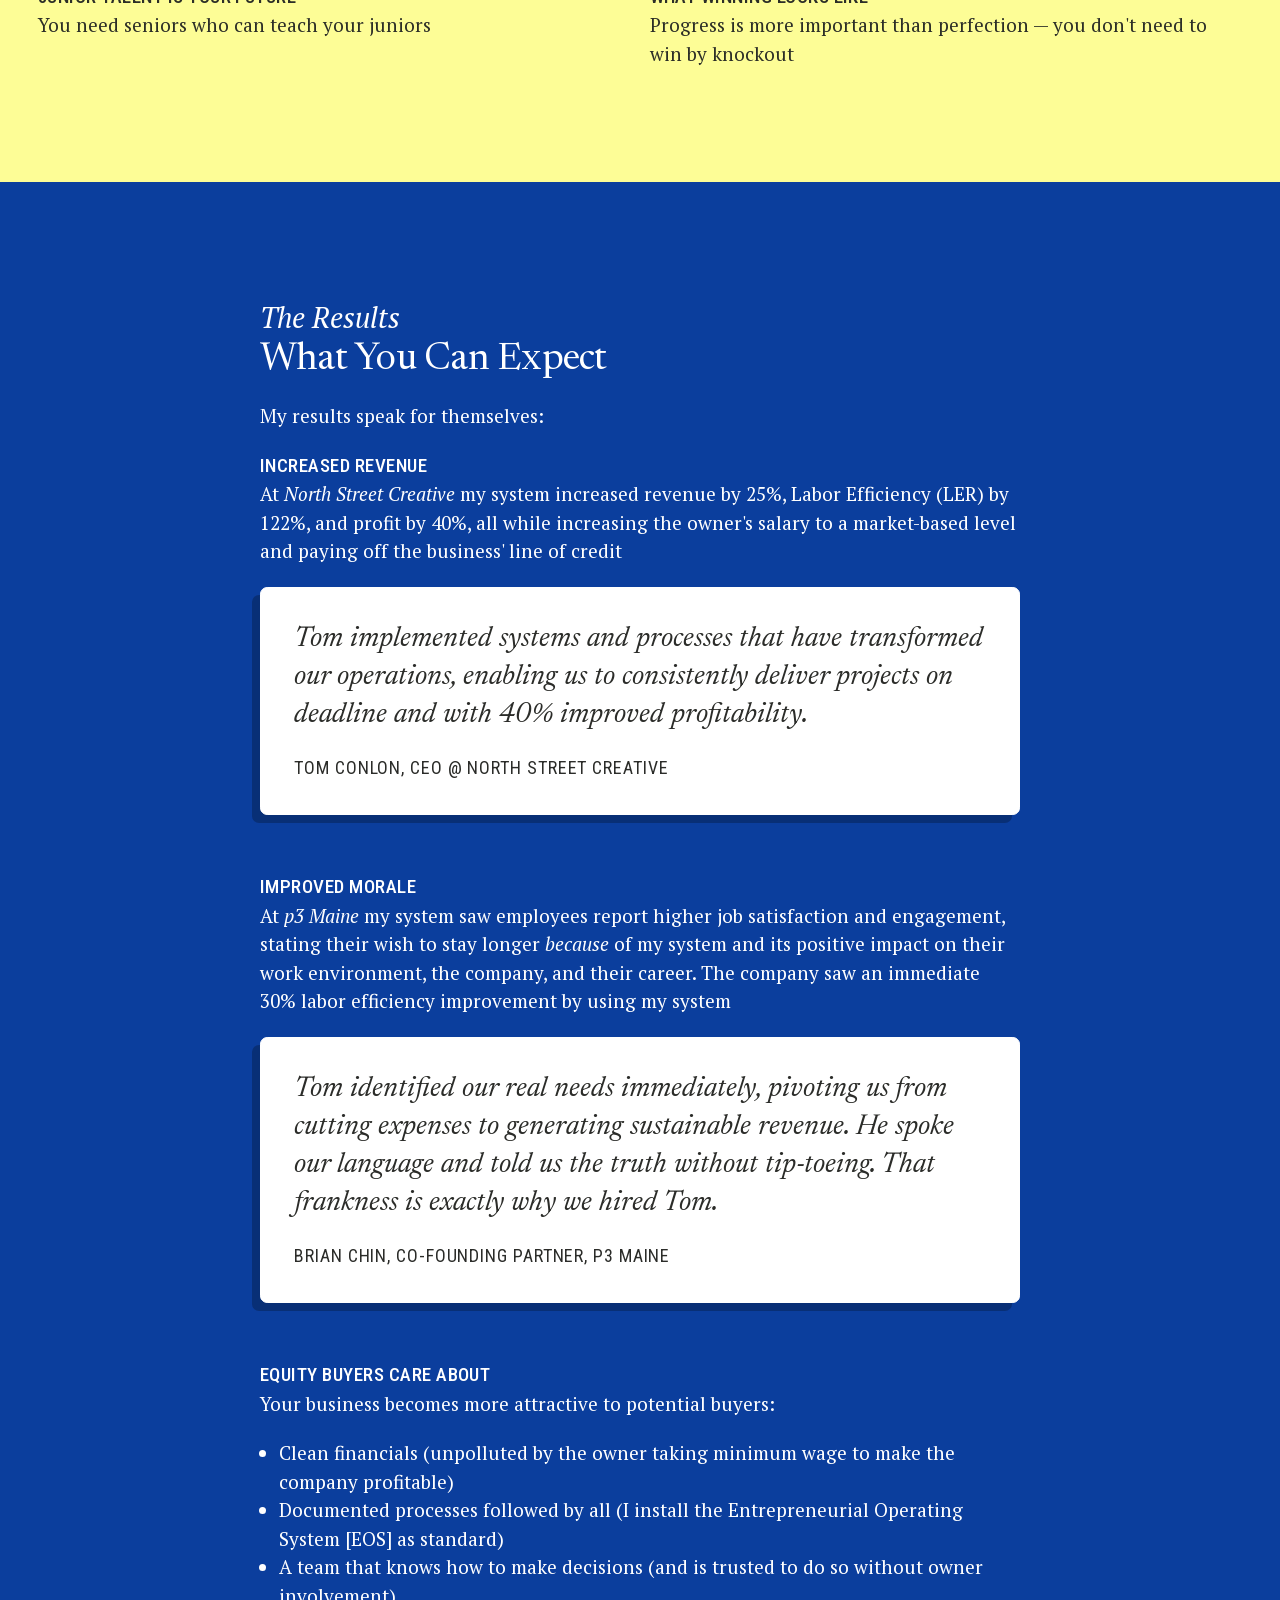
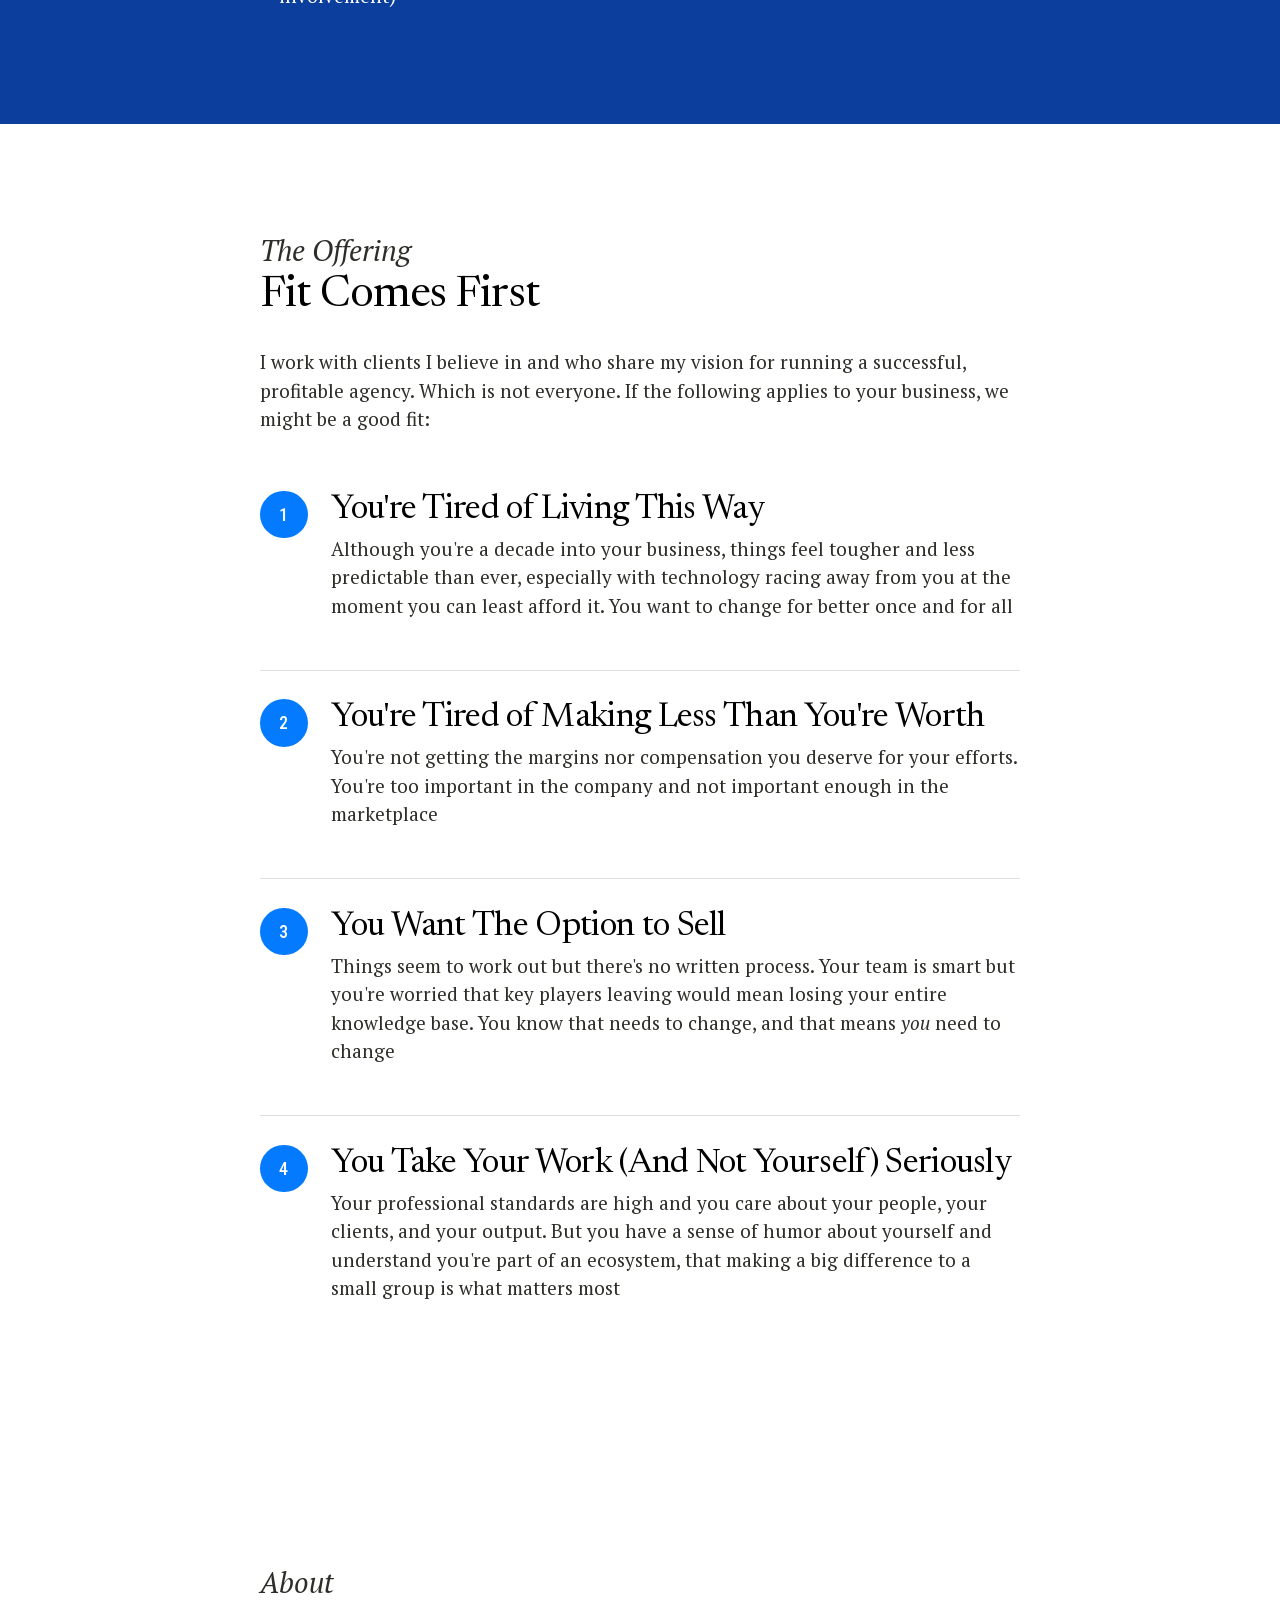
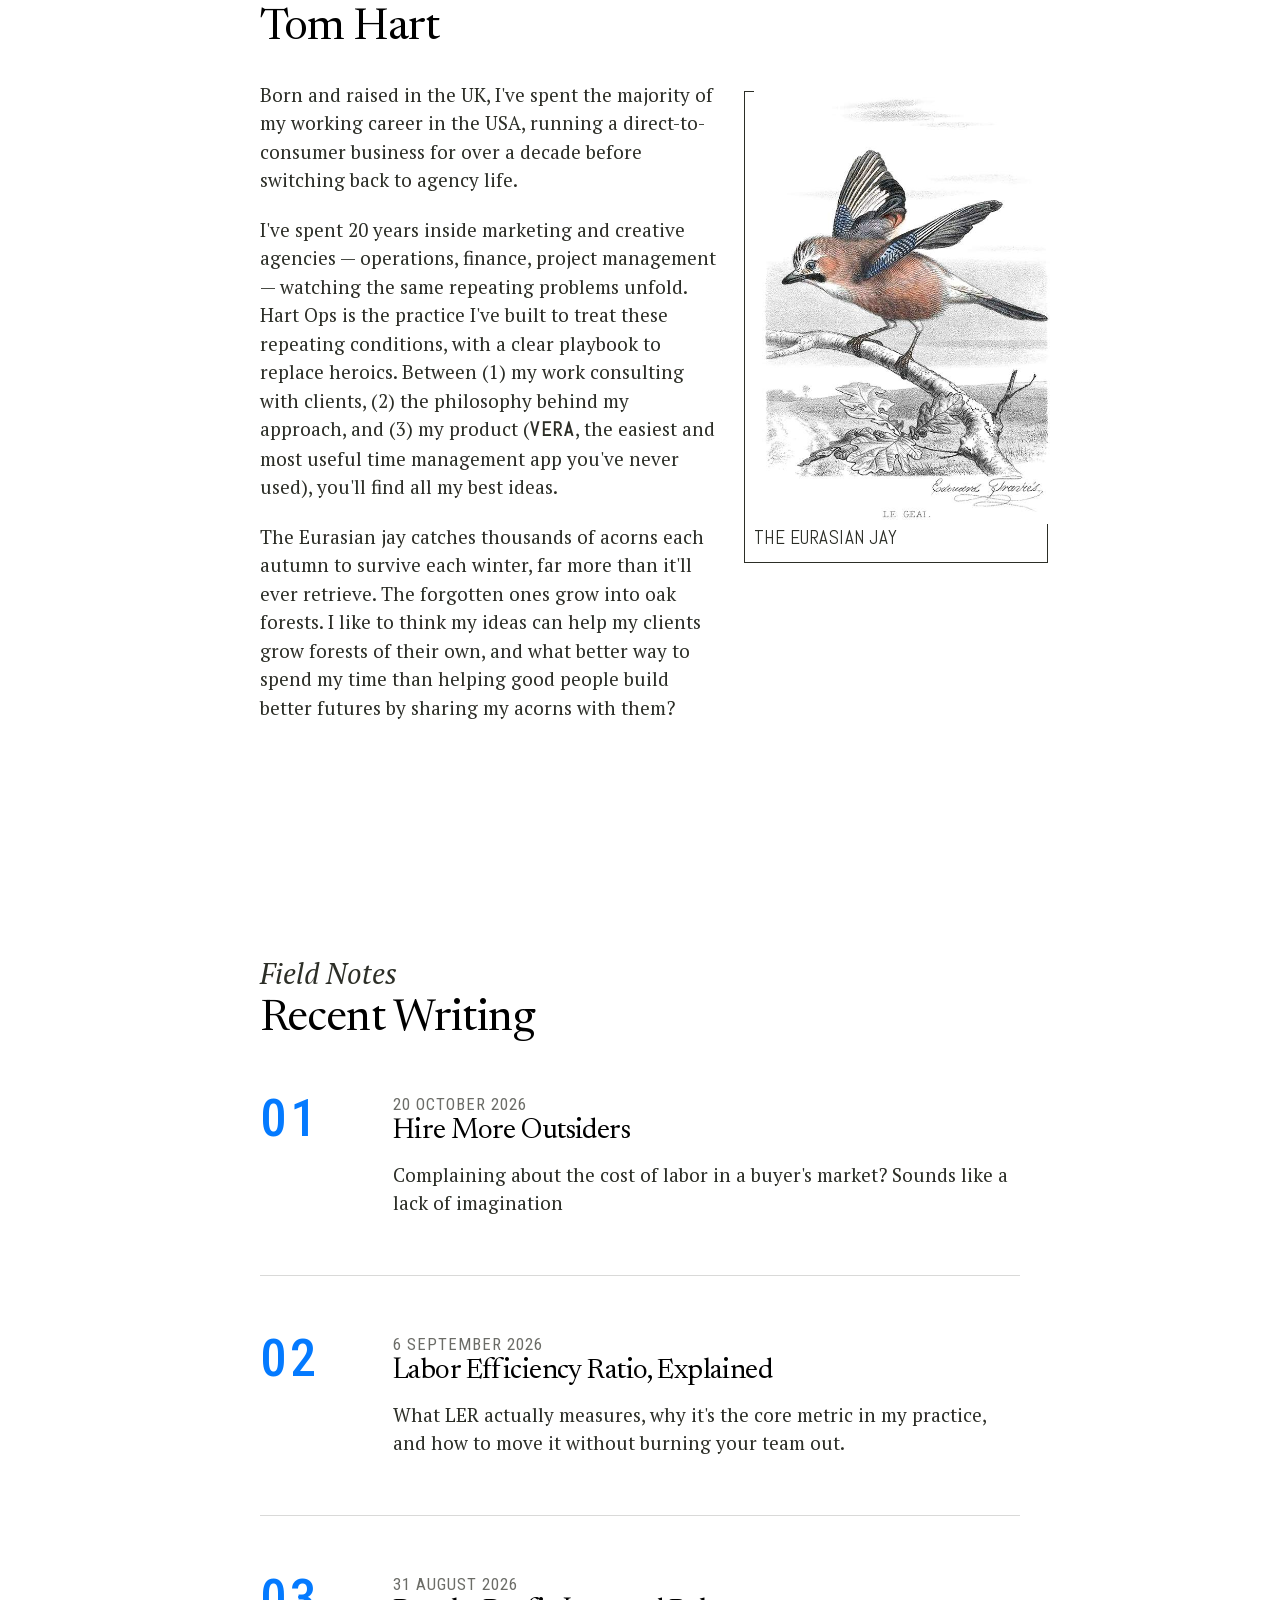
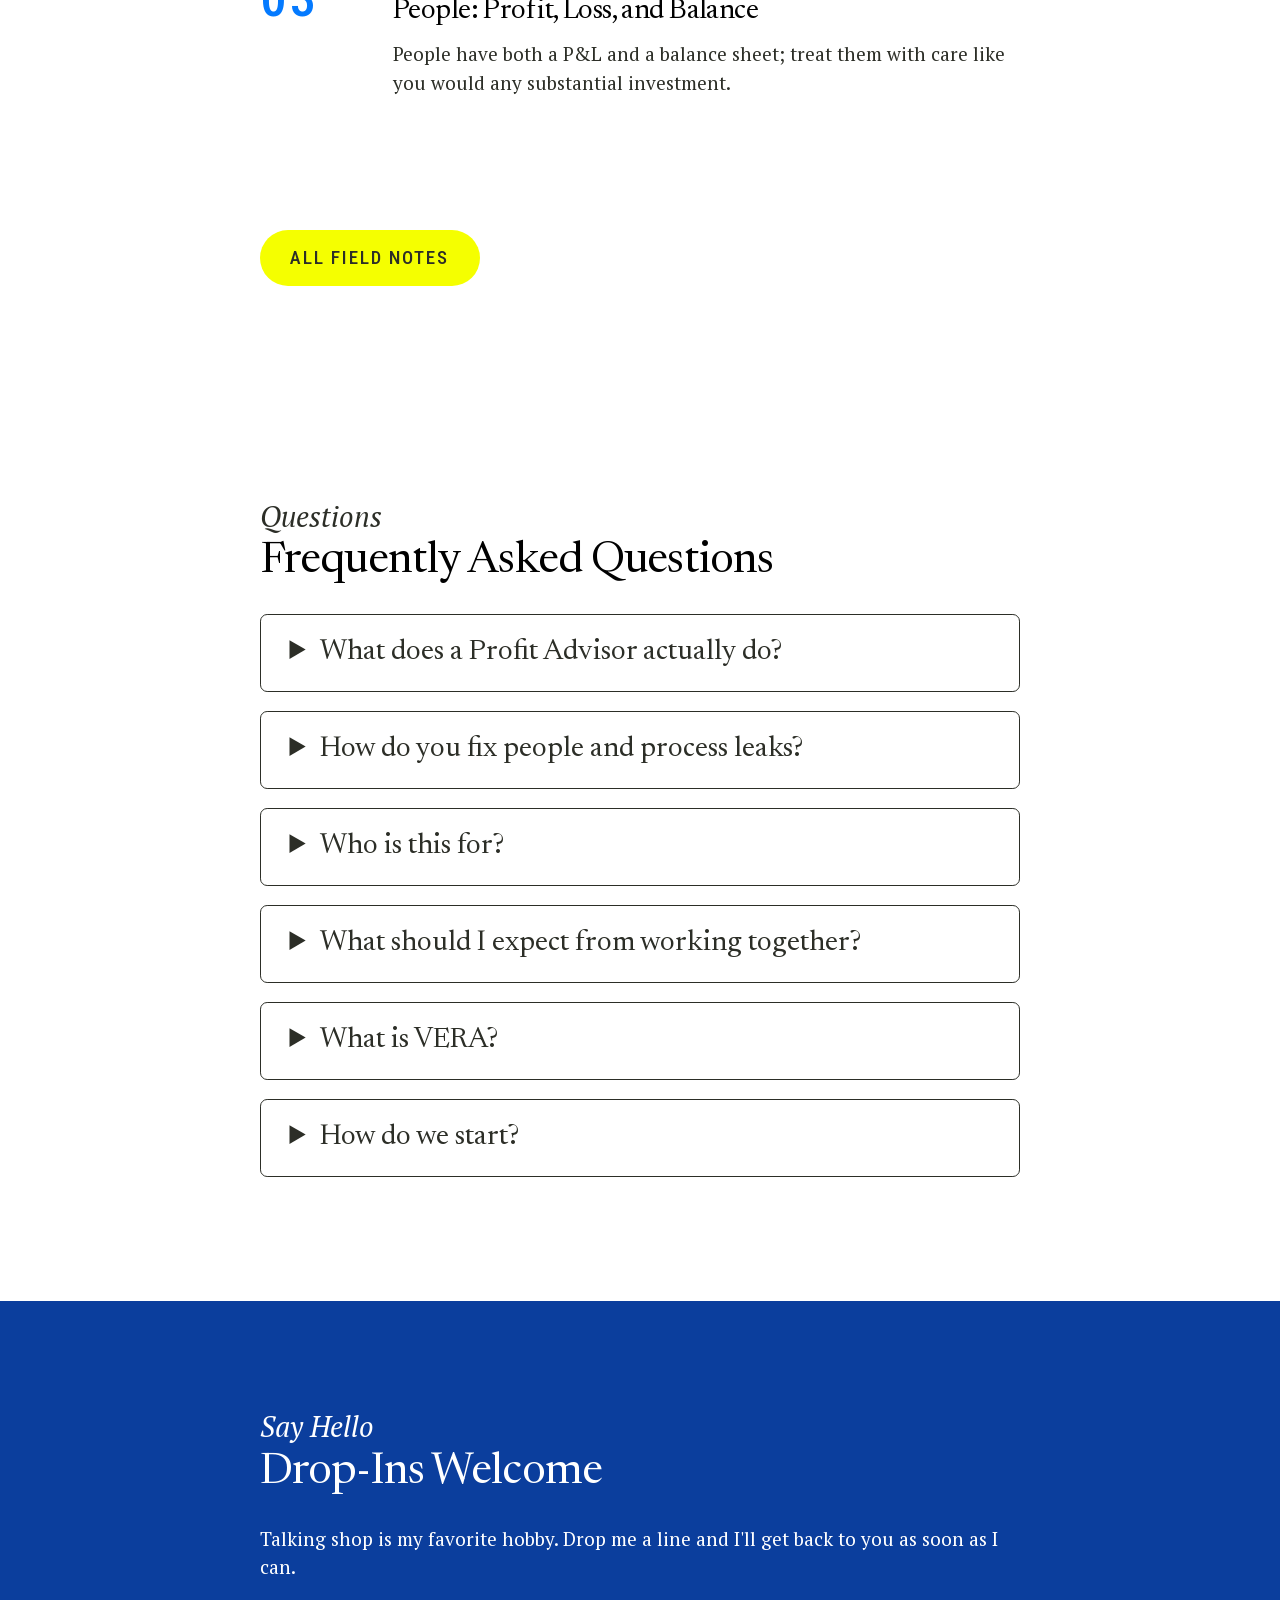
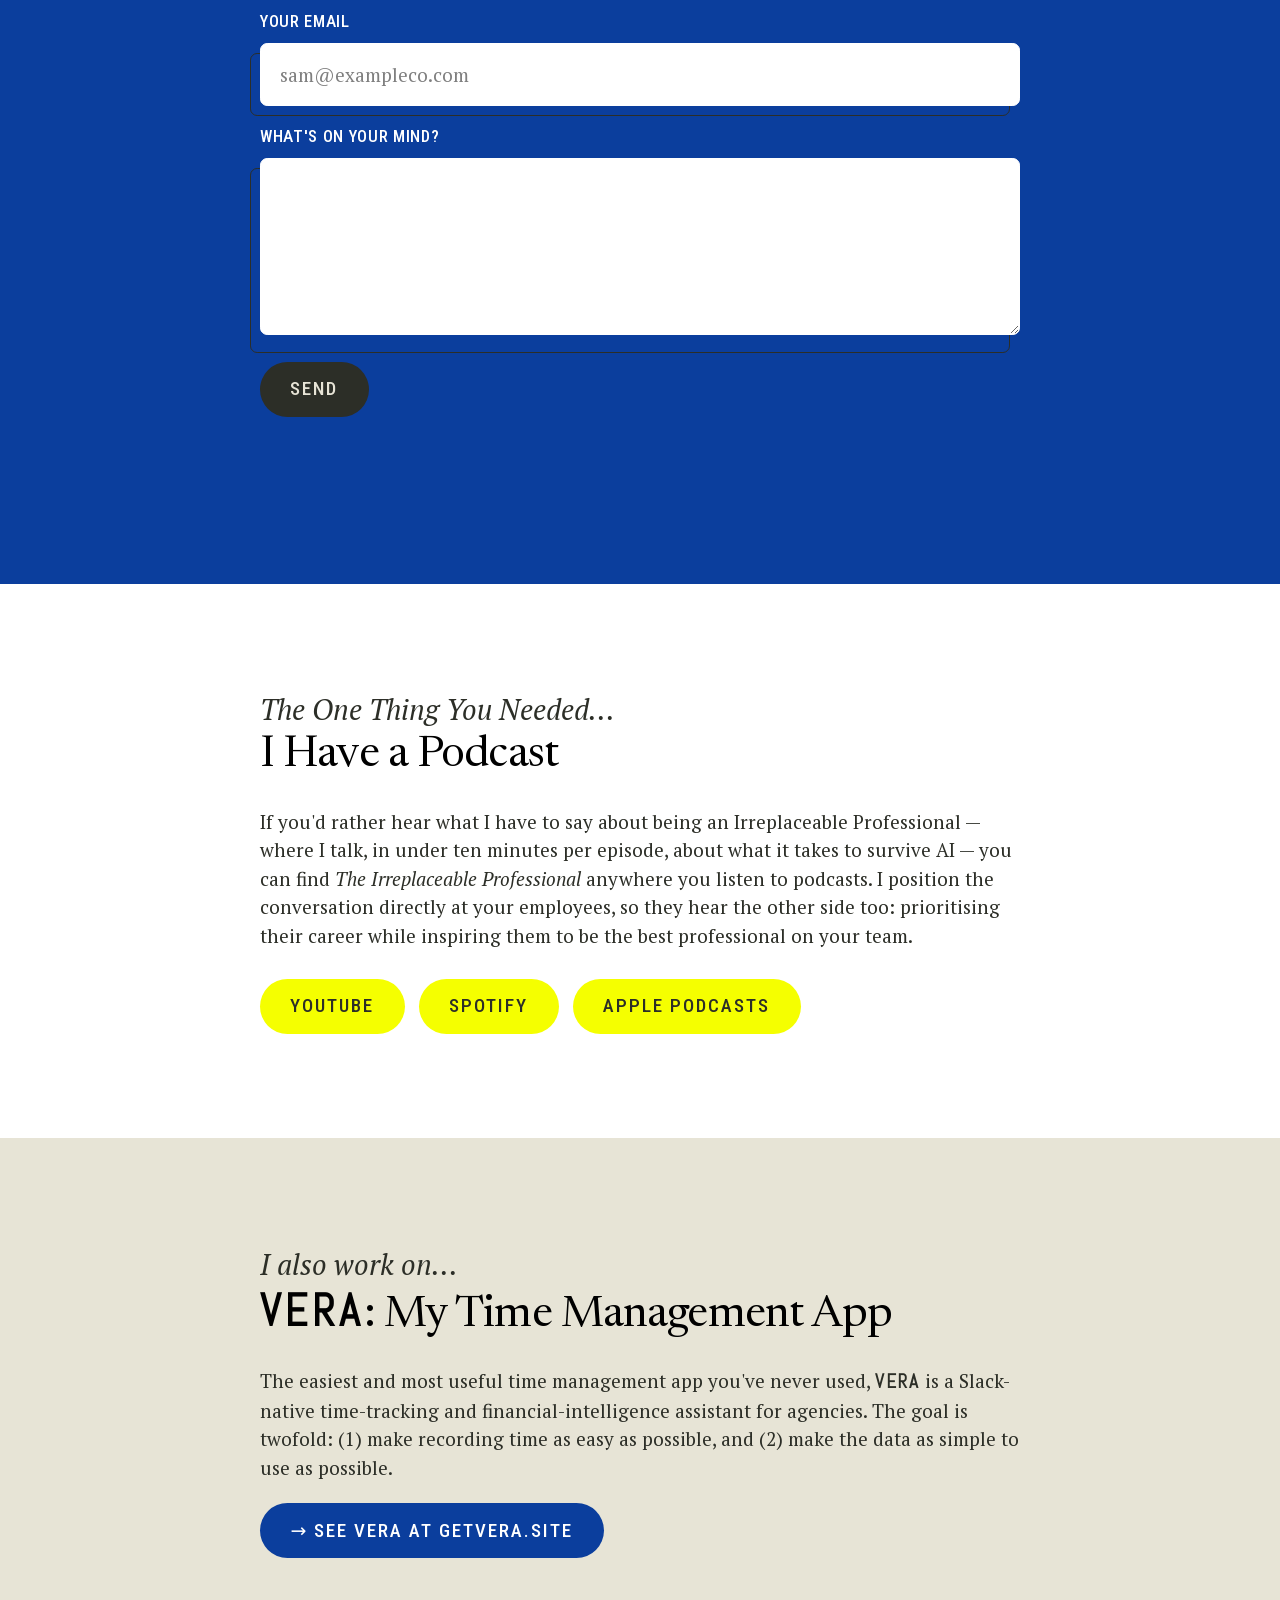
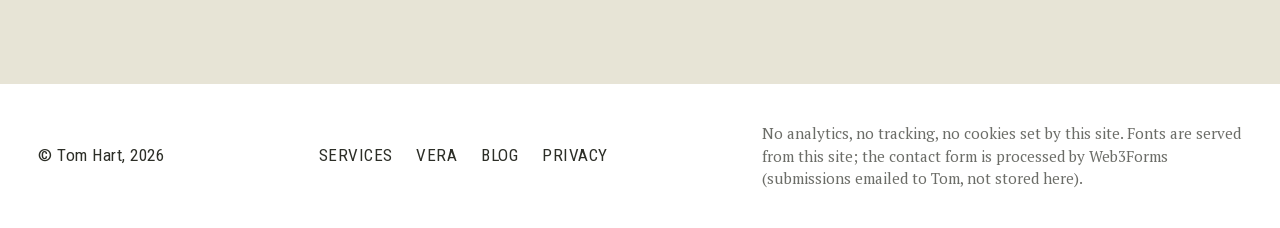
==== commit da1af0bc: "Build blog" ====
--- a/index.html
+++ b/index.html
@@ -308,9 +308,9 @@
           <article class="post-card">
             <p class="post-index" aria-hidden="true">02</p>
             <div>
-              <p class="font-meta uppercase tracking-[0.06em] text-sm text-ink/70">15 October 2026</p>
-              <h3 class="text-xl md:text-2xl"><a class="no-underline text-black hover:text-blue-text" href="/blog/people-profit-loss-and-balance/">People: Profit, Loss, and Balance</a></h3>
-              <p class="max-w-[62ch]">People have both a P&amp;L and a balance sheet; treat them with care like you would any substantial investment.</p>
+              <p class="font-meta uppercase tracking-[0.06em] text-sm text-ink/70">6 September 2026</p>
+              <h3 class="text-xl md:text-2xl"><a class="no-underline text-black hover:text-blue-text" href="/blog/labor-efficiency-ratio-explained/">Labor Efficiency Ratio, Explained</a></h3>
+              <p class="max-w-[62ch]">What LER actually measures, why it's the core metric in my practice, and how to move it without burning your team out.</p>
             </div>
           </article>
         </li>
@@ -318,9 +318,9 @@
           <article class="post-card">
             <p class="post-index" aria-hidden="true">03</p>
             <div>
-              <p class="font-meta uppercase tracking-[0.06em] text-sm text-ink/70">6 September 2026</p>
-              <h3 class="text-xl md:text-2xl"><a class="no-underline text-black hover:text-blue-text" href="/blog/labor-efficiency-ratio-explained/">Labor Efficiency Ratio, Explained</a></h3>
-              <p class="max-w-[62ch]">What LER actually measures, why it's the core metric in my practice, and how to move it without burning your team out.</p>
+              <p class="font-meta uppercase tracking-[0.06em] text-sm text-ink/70">31 August 2026</p>
+              <h3 class="text-xl md:text-2xl"><a class="no-underline text-black hover:text-blue-text" href="/blog/people-profit-loss-and-balance/">People: Profit, Loss, and Balance</a></h3>
+              <p class="max-w-[62ch]">People have both a P&amp;L and a balance sheet; treat them with care like you would any substantial investment.</p>
             </div>
           </article>
         </li>
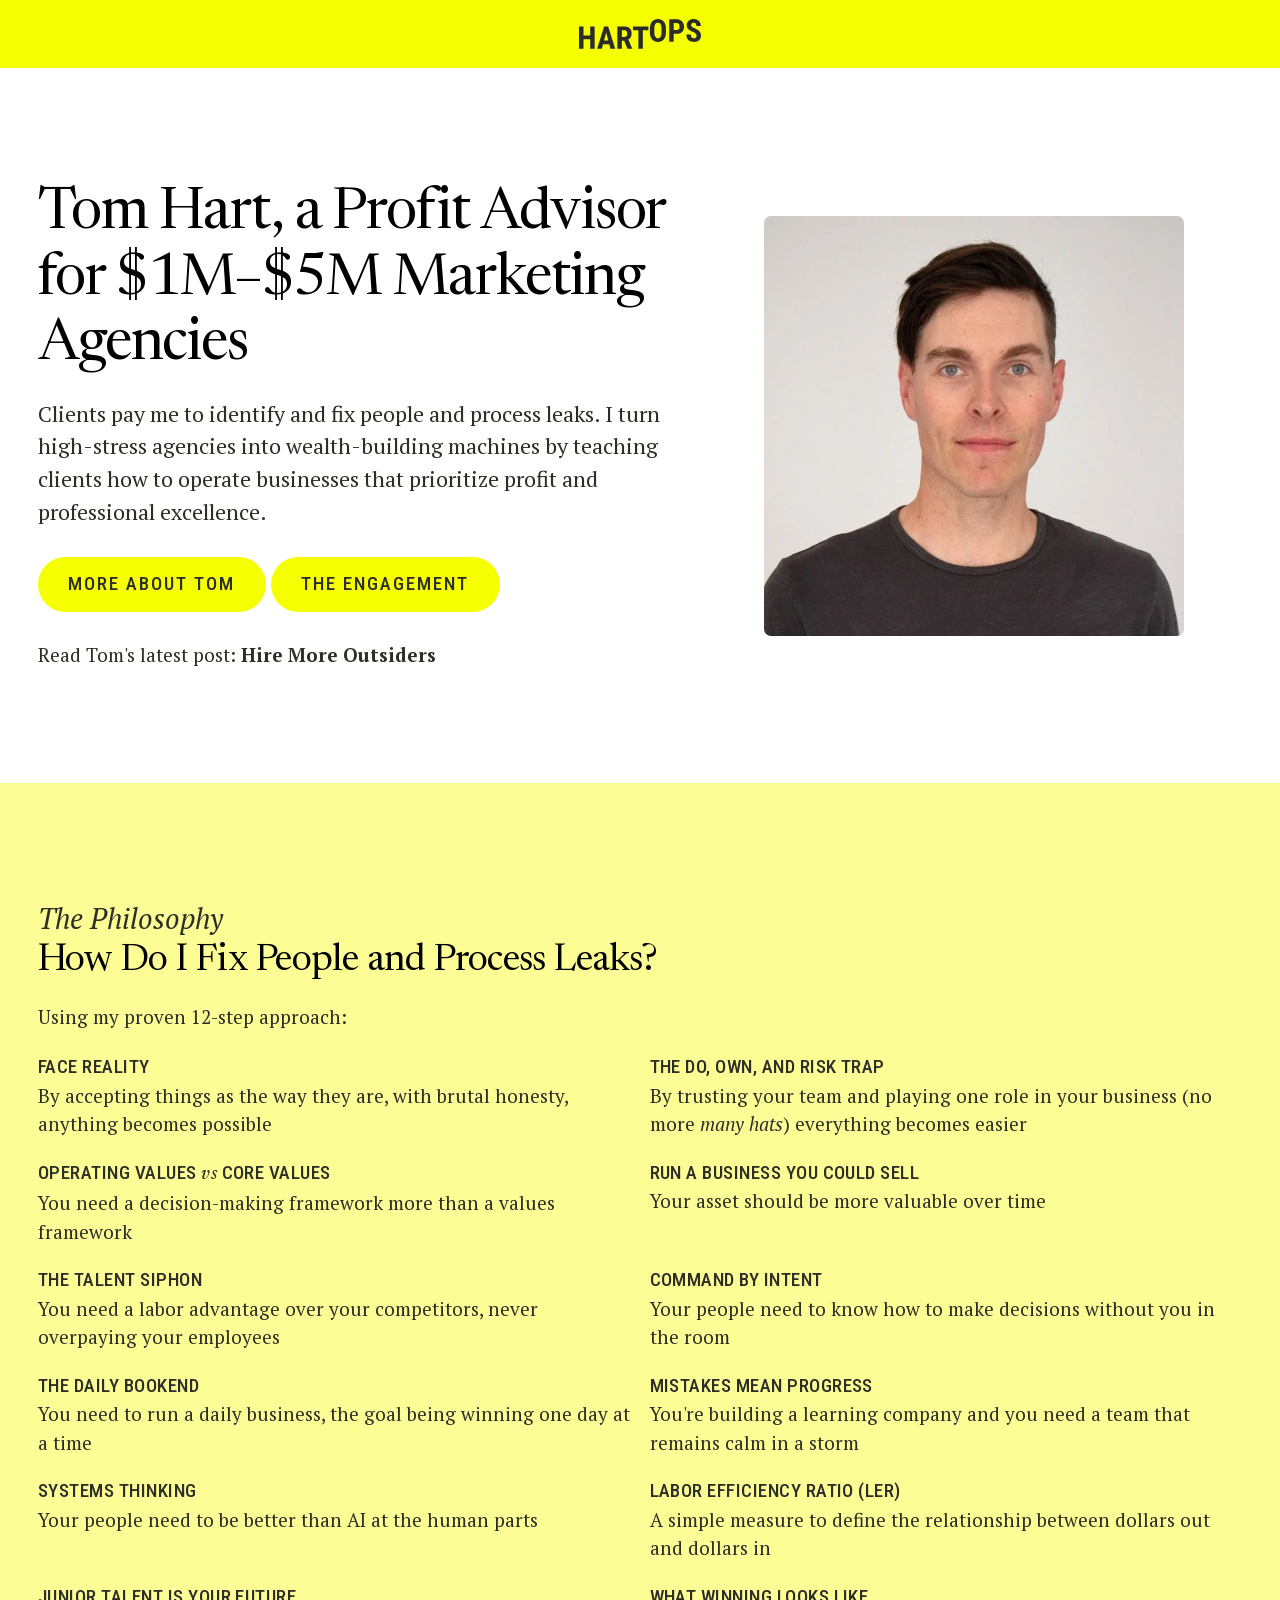
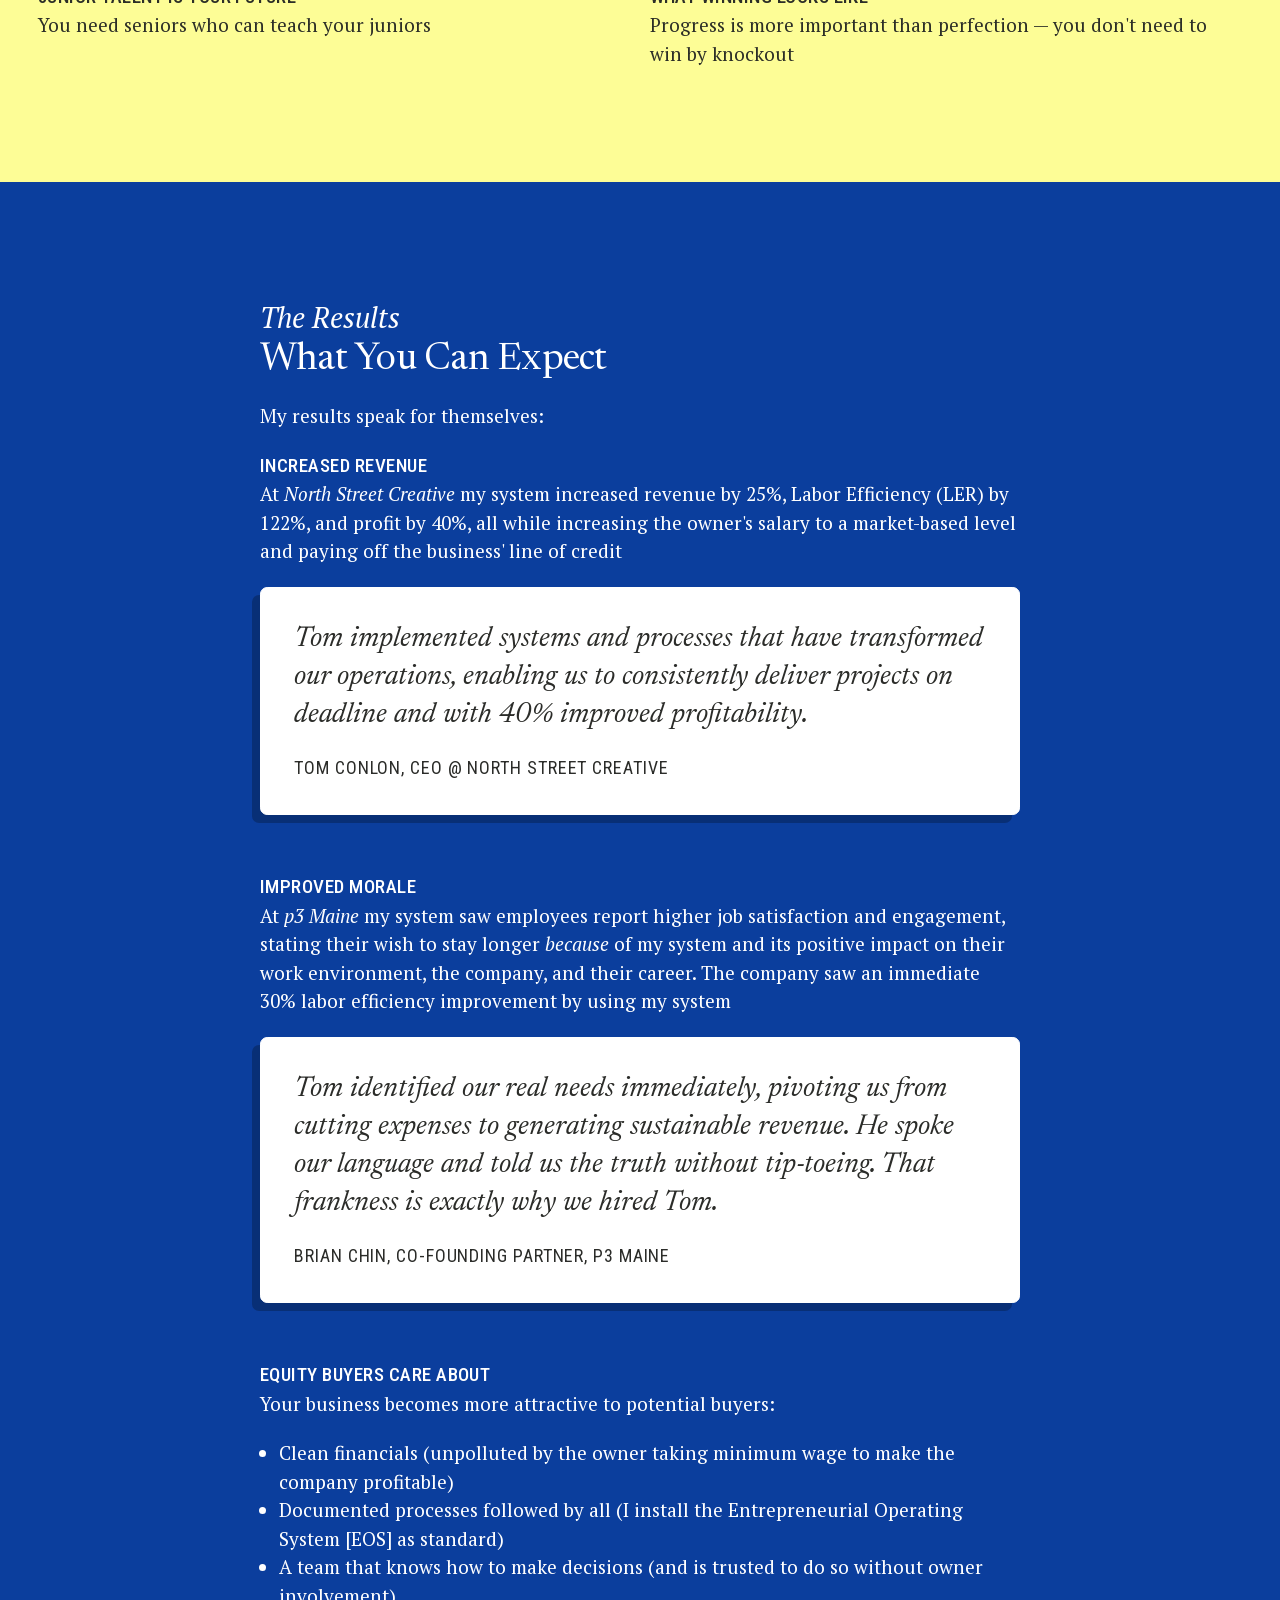
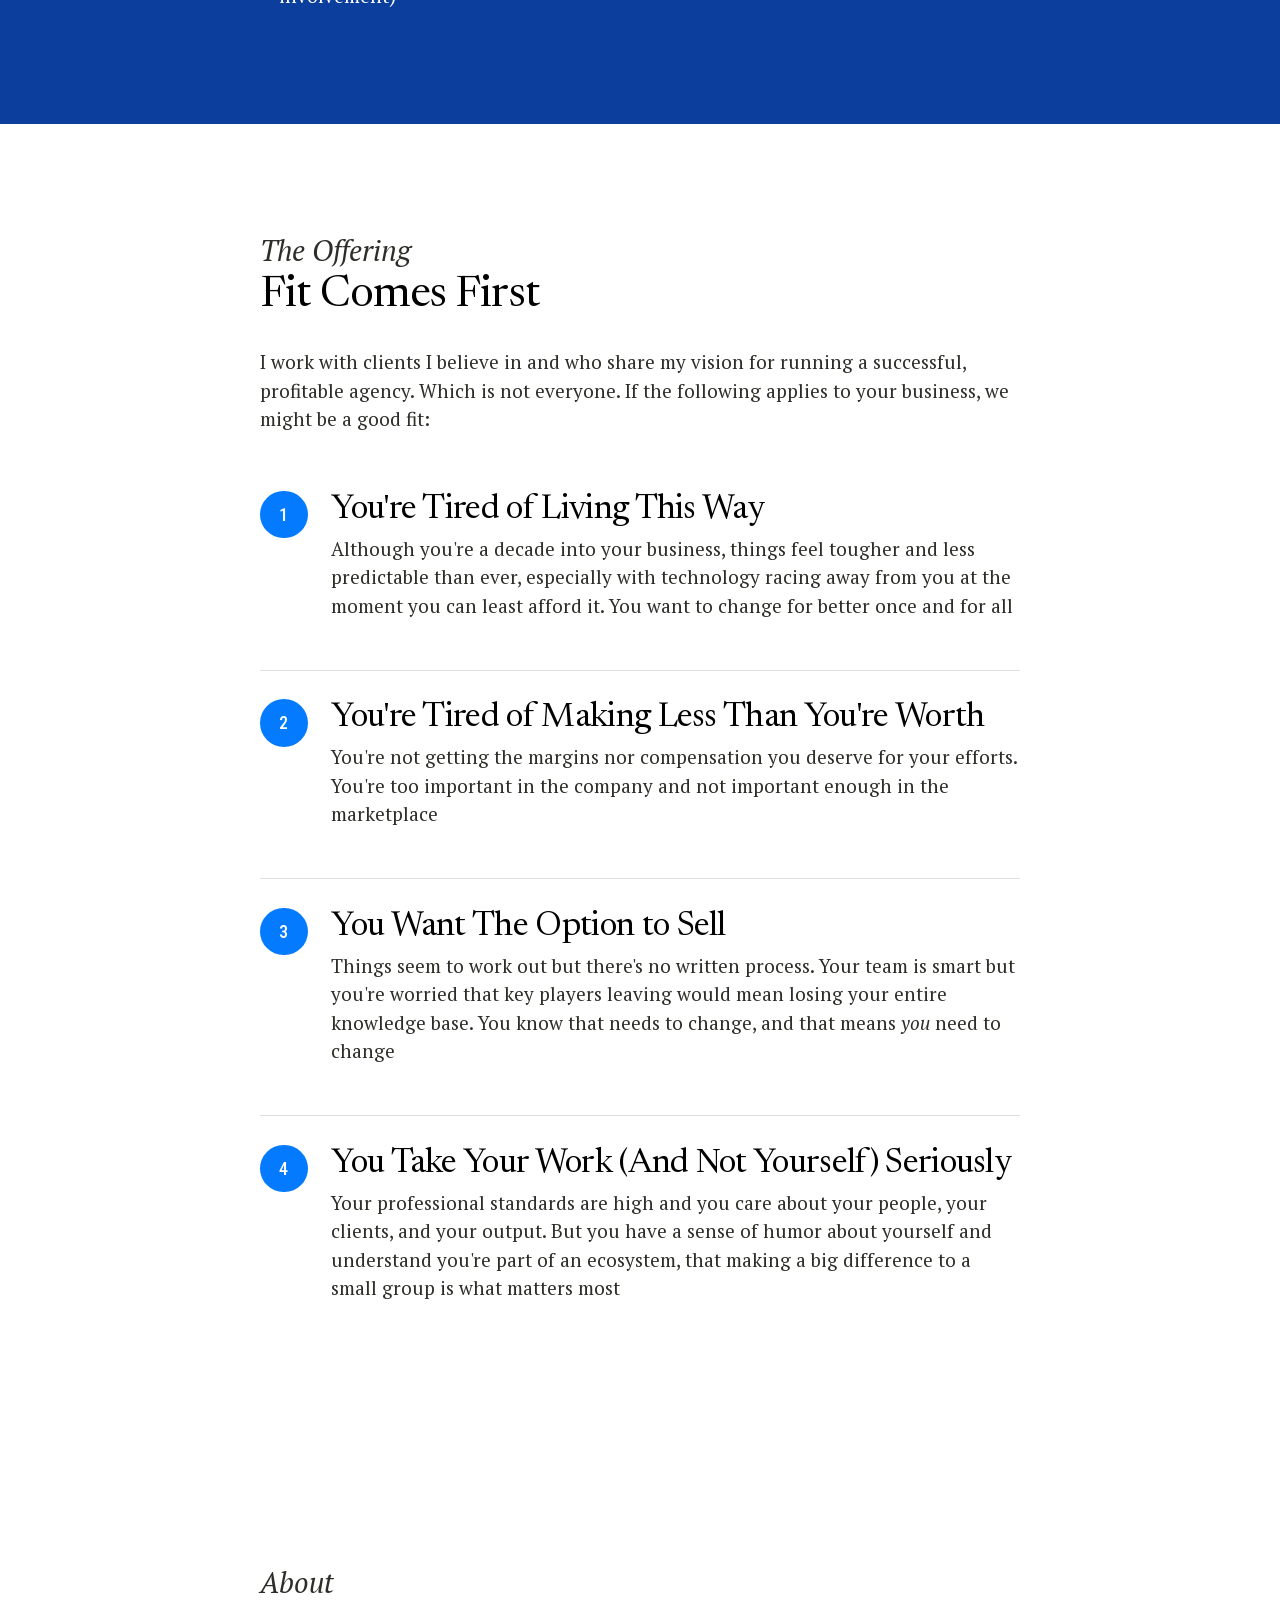
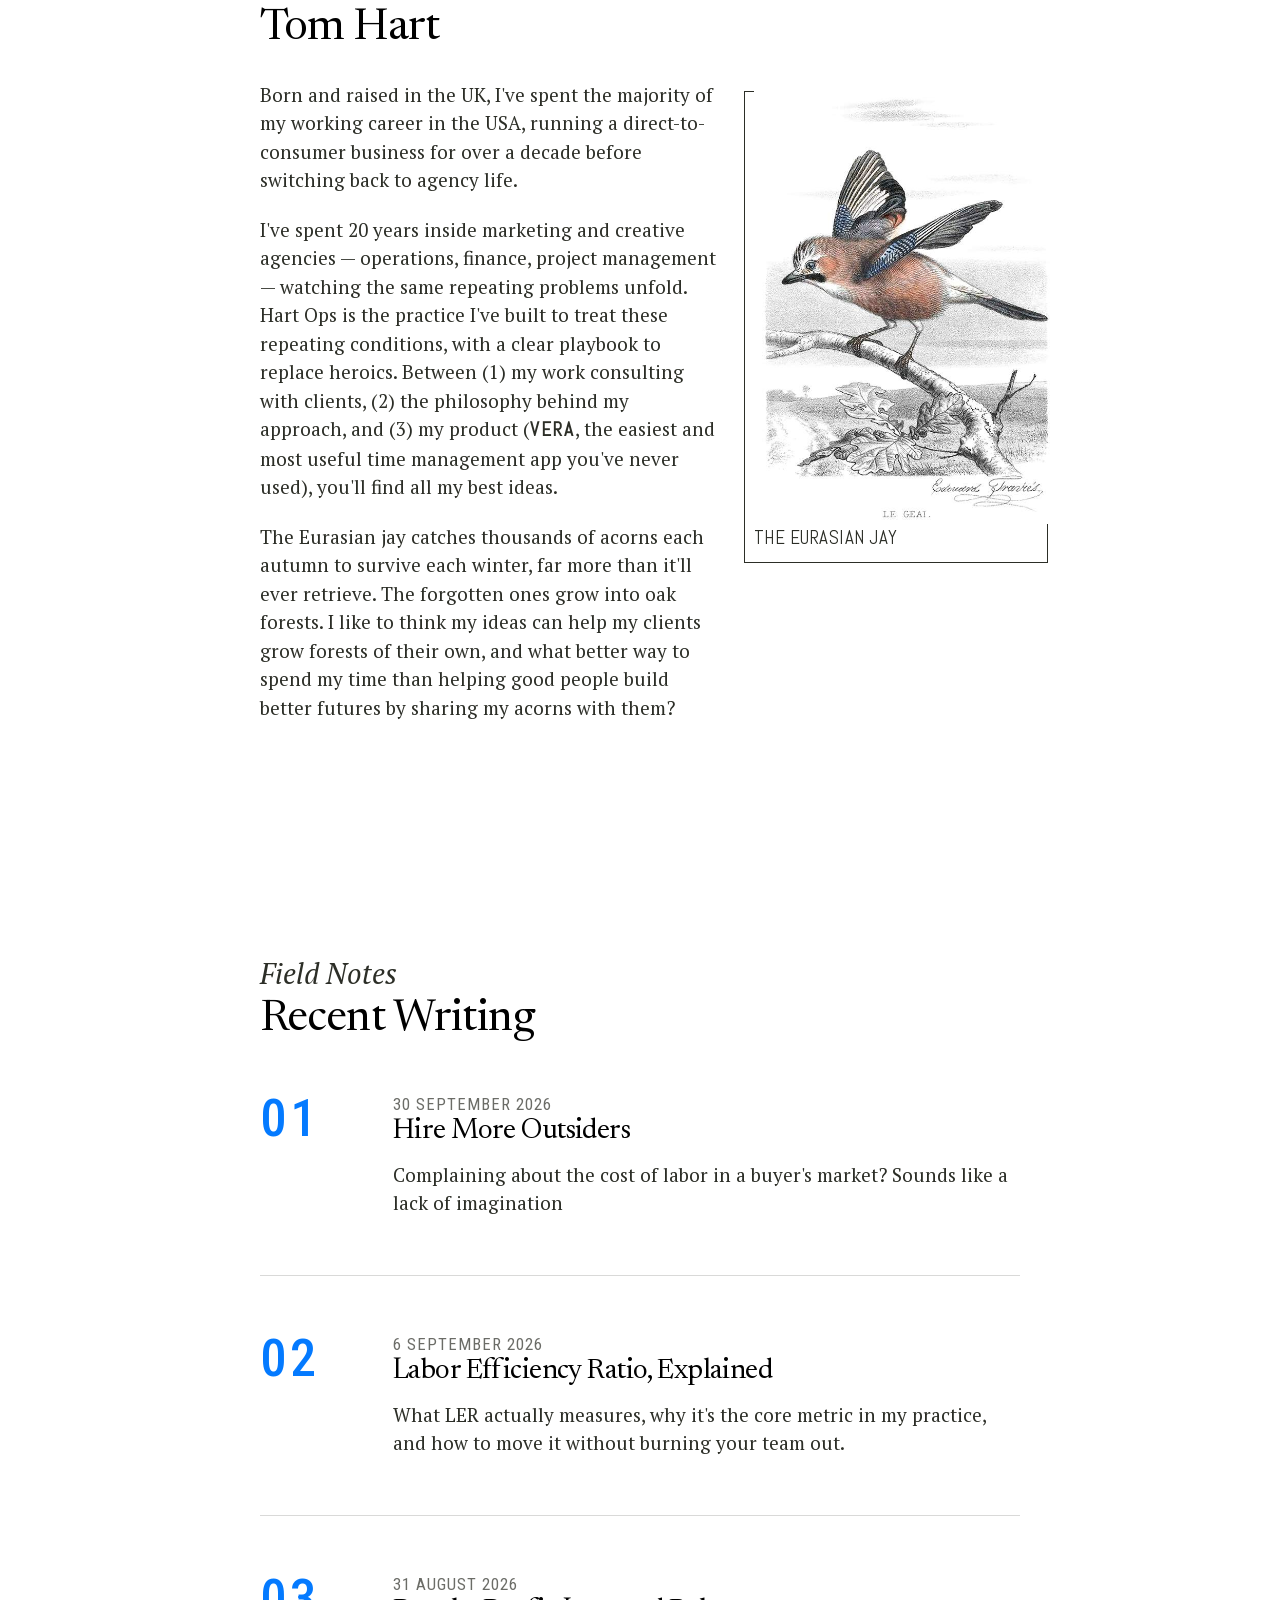
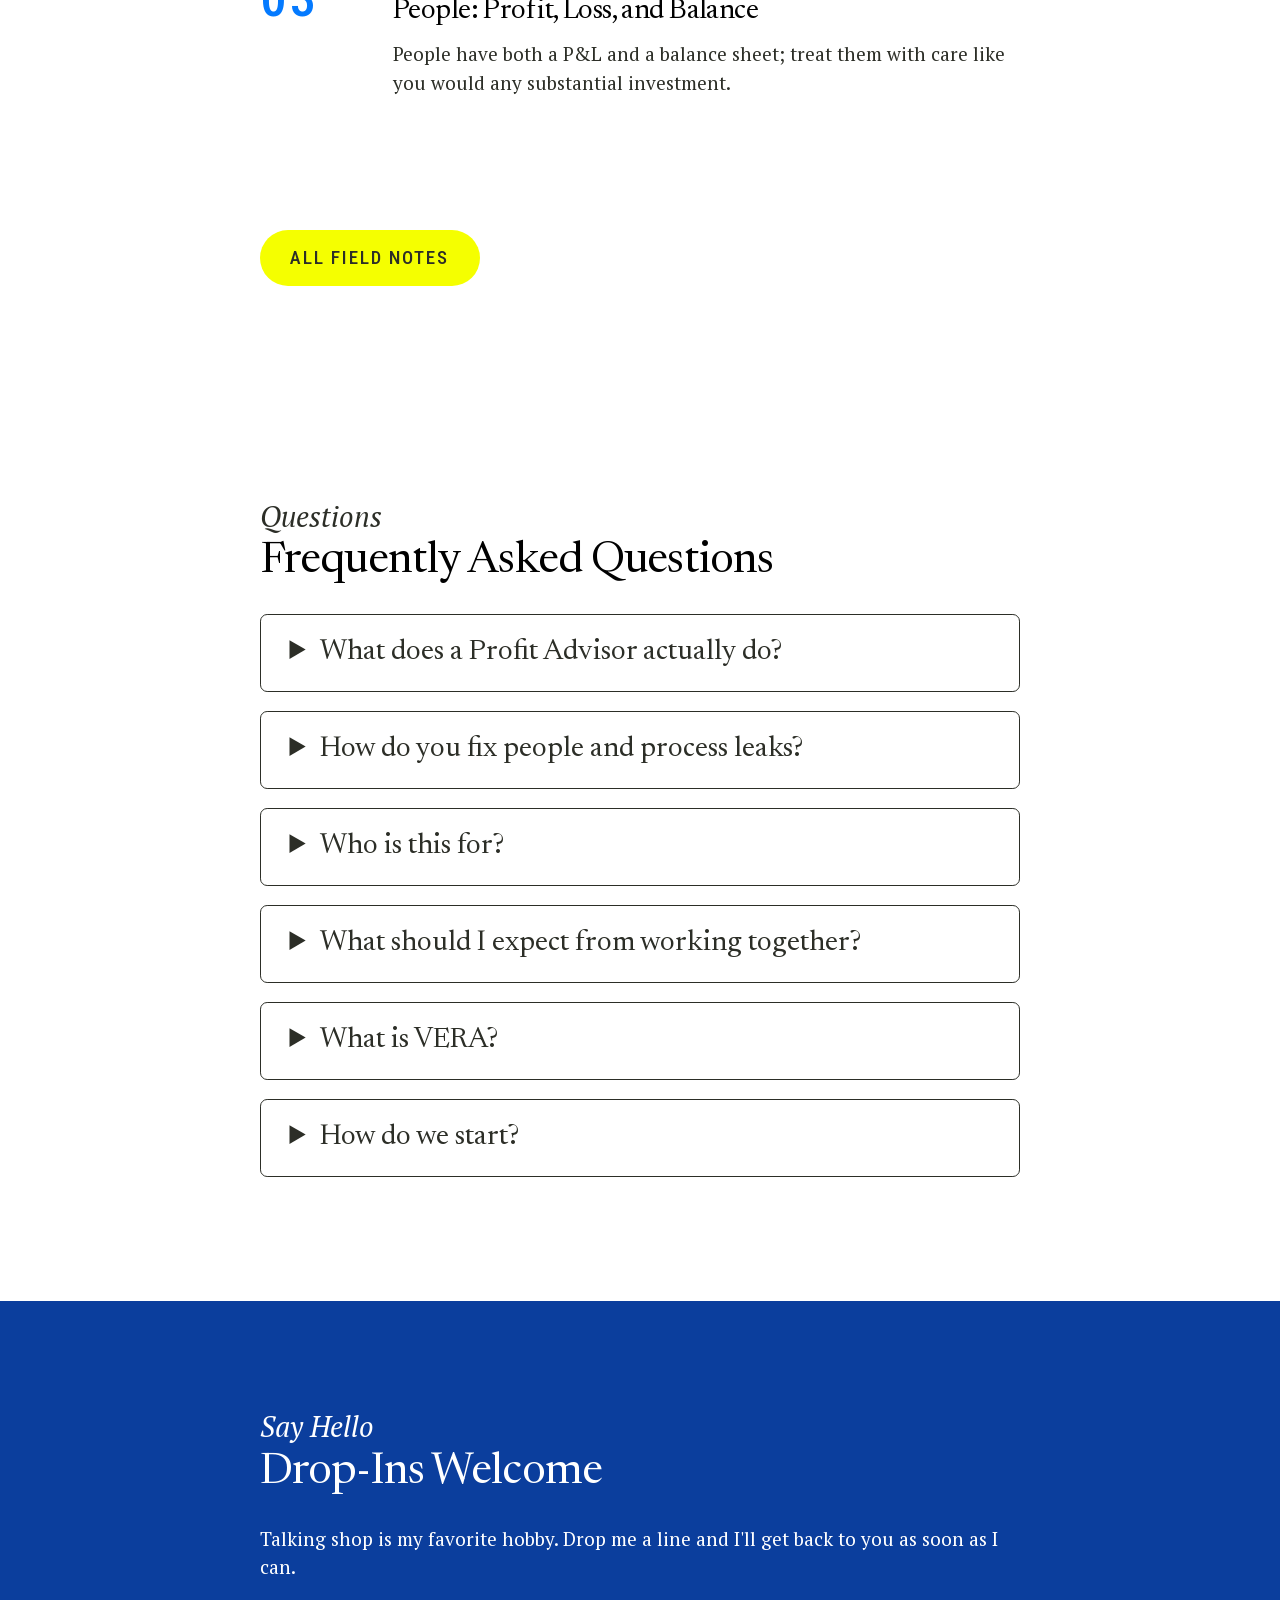
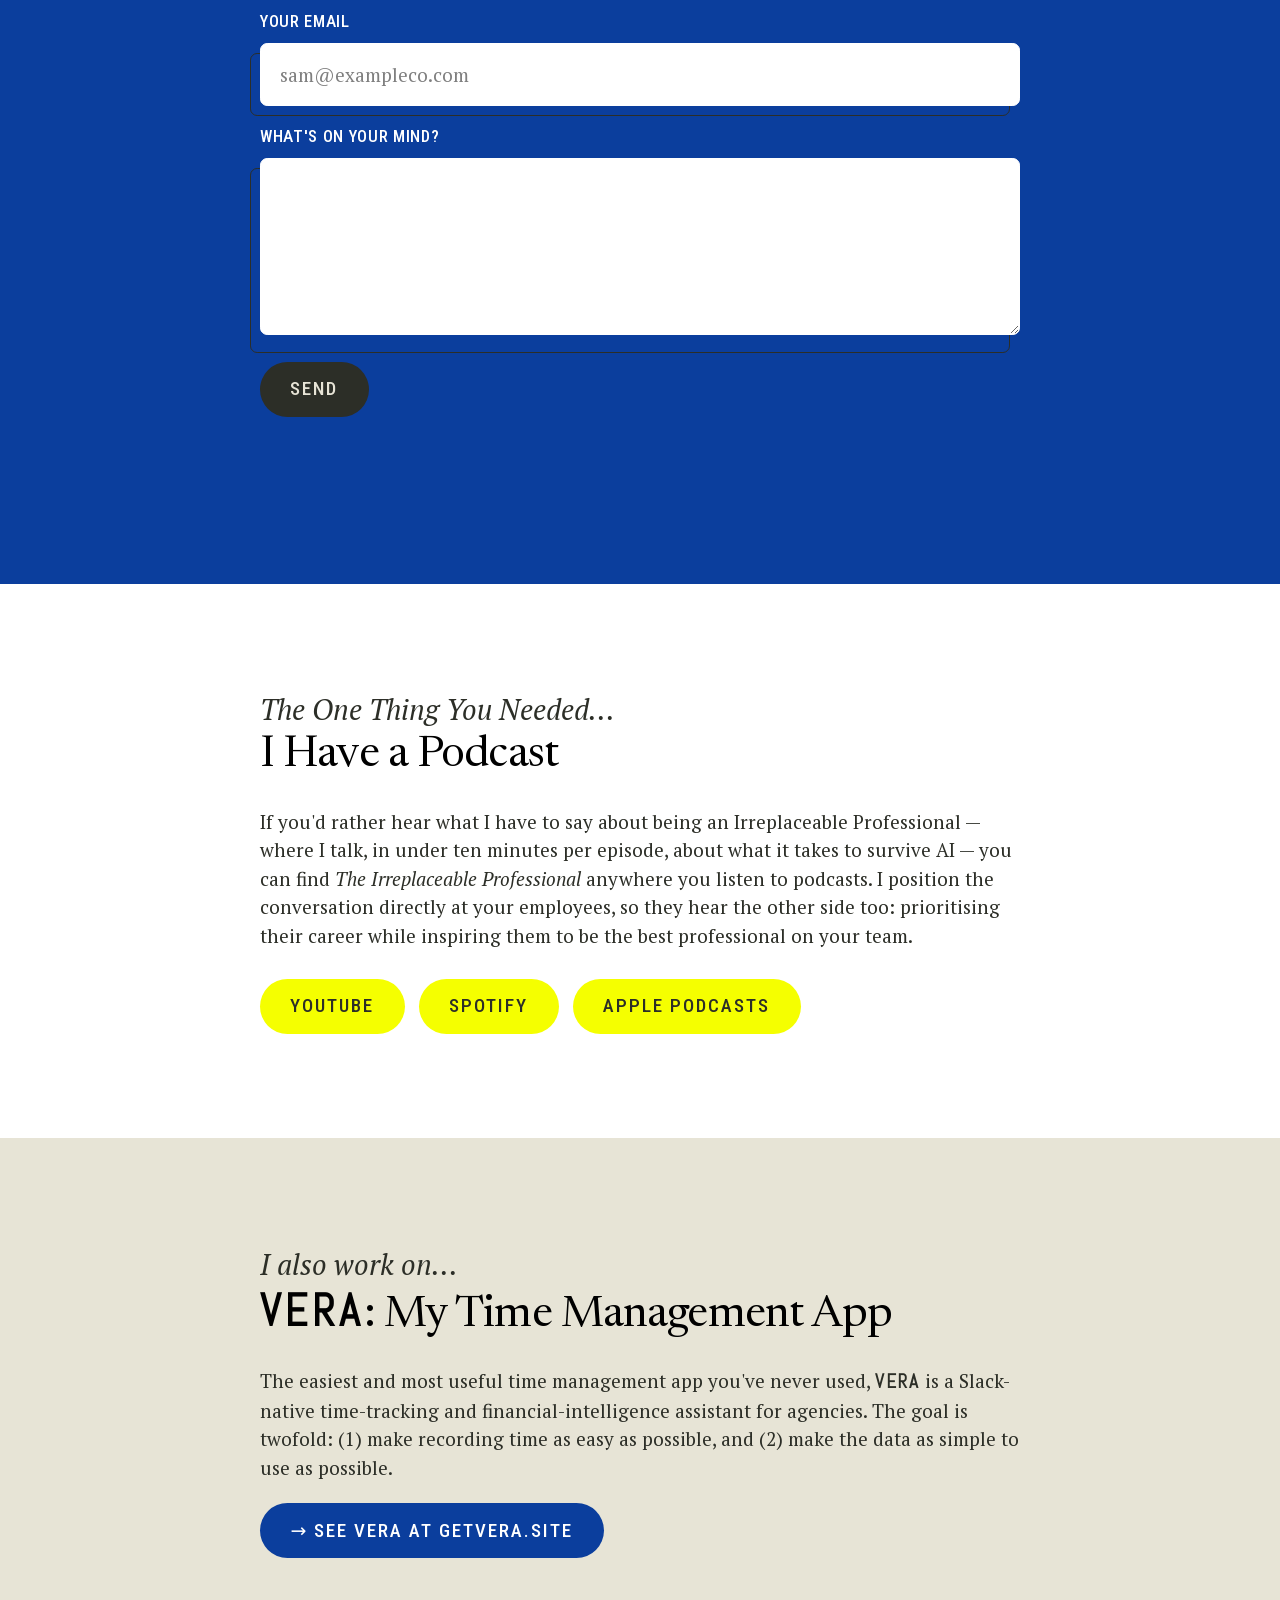
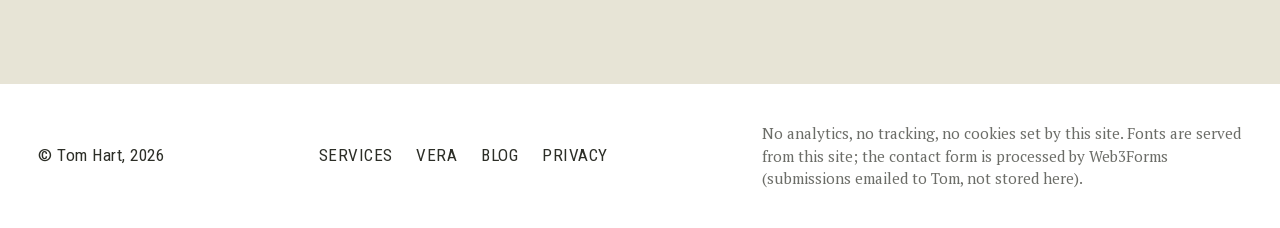
==== commit 770f7efa: "Build blog" ====
--- a/index.html
+++ b/index.html
@@ -298,7 +298,7 @@
           <article class="post-card">
             <p class="post-index" aria-hidden="true">01</p>
             <div>
-              <p class="font-meta uppercase tracking-[0.06em] text-sm text-ink/70">20 October 2026</p>
+              <p class="font-meta uppercase tracking-[0.06em] text-sm text-ink/70">30 September 2026</p>
               <h3 class="text-xl md:text-2xl"><a class="no-underline text-black hover:text-blue-text" href="/blog/hire-more-outsiders/">Hire More Outsiders</a></h3>
               <p class="max-w-[62ch]">Complaining about the cost of labor in a buyer's market? Sounds like a lack of imagination</p>
             </div>
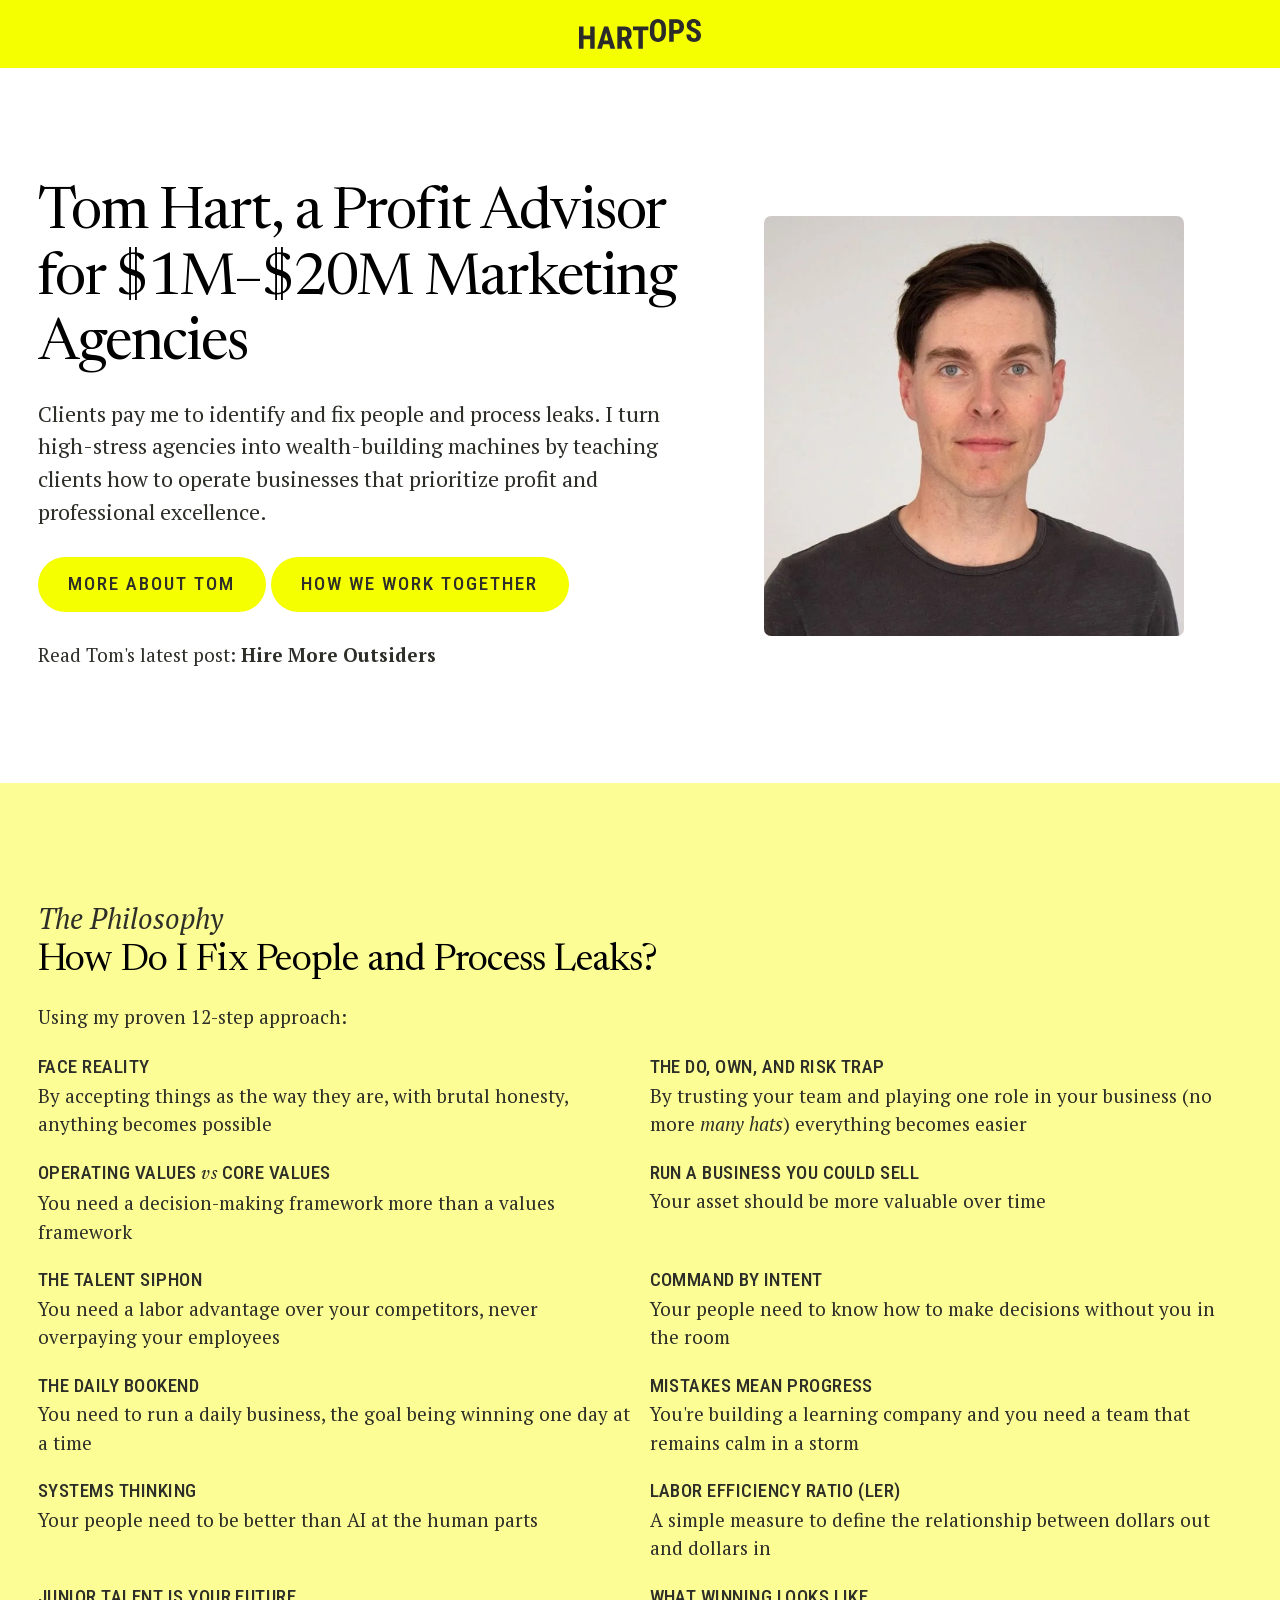
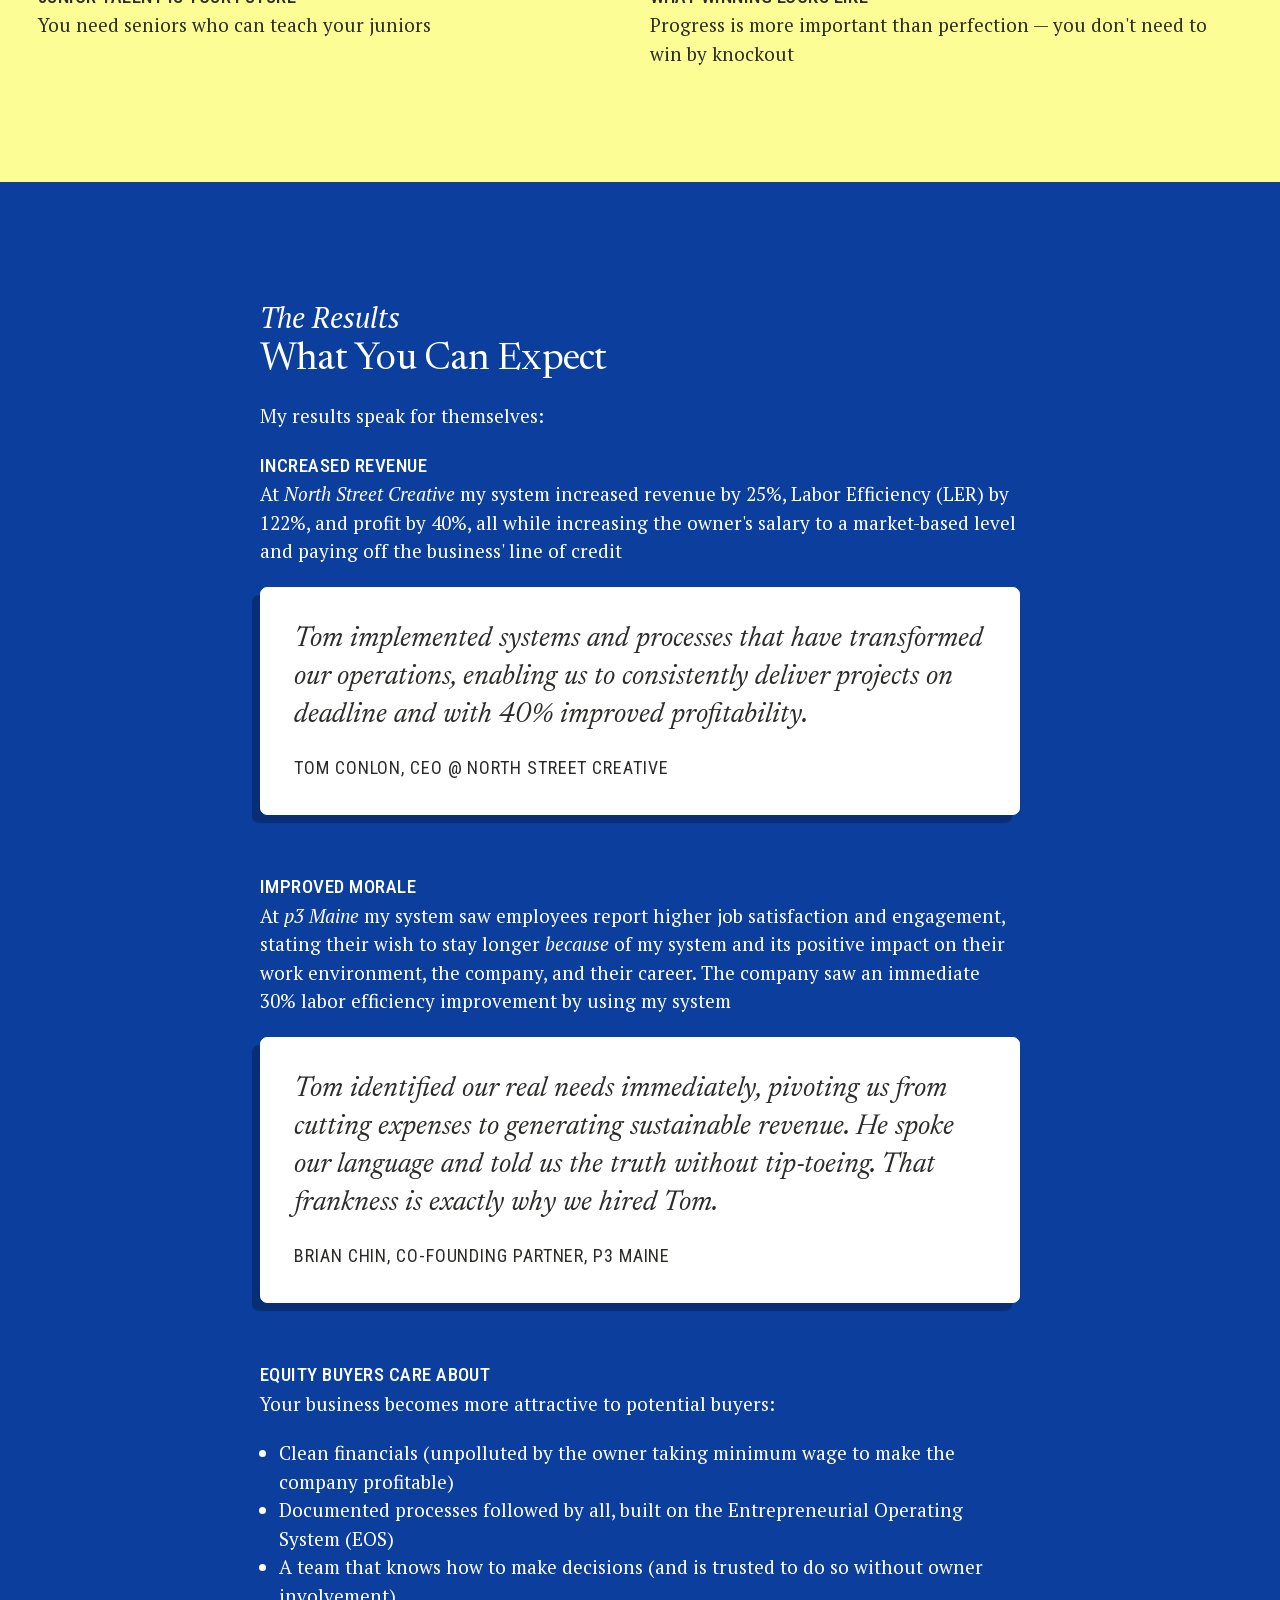
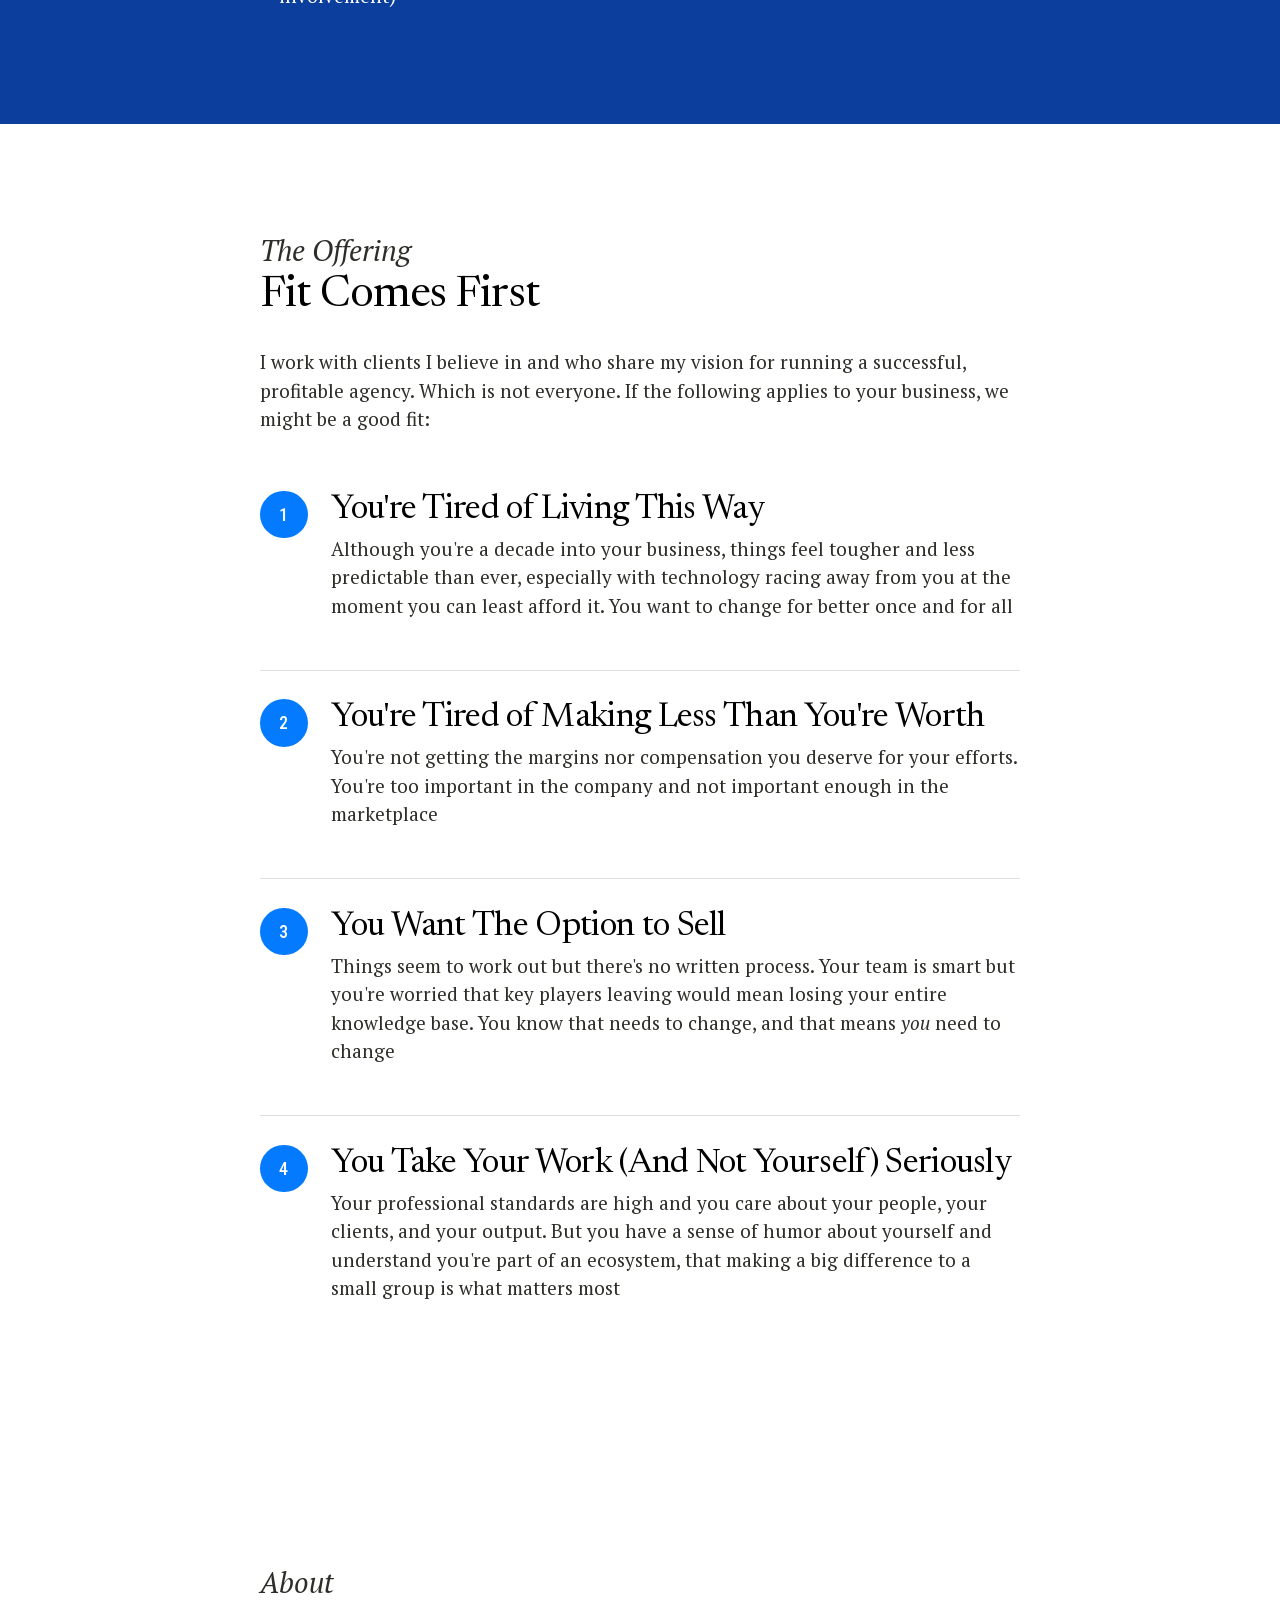
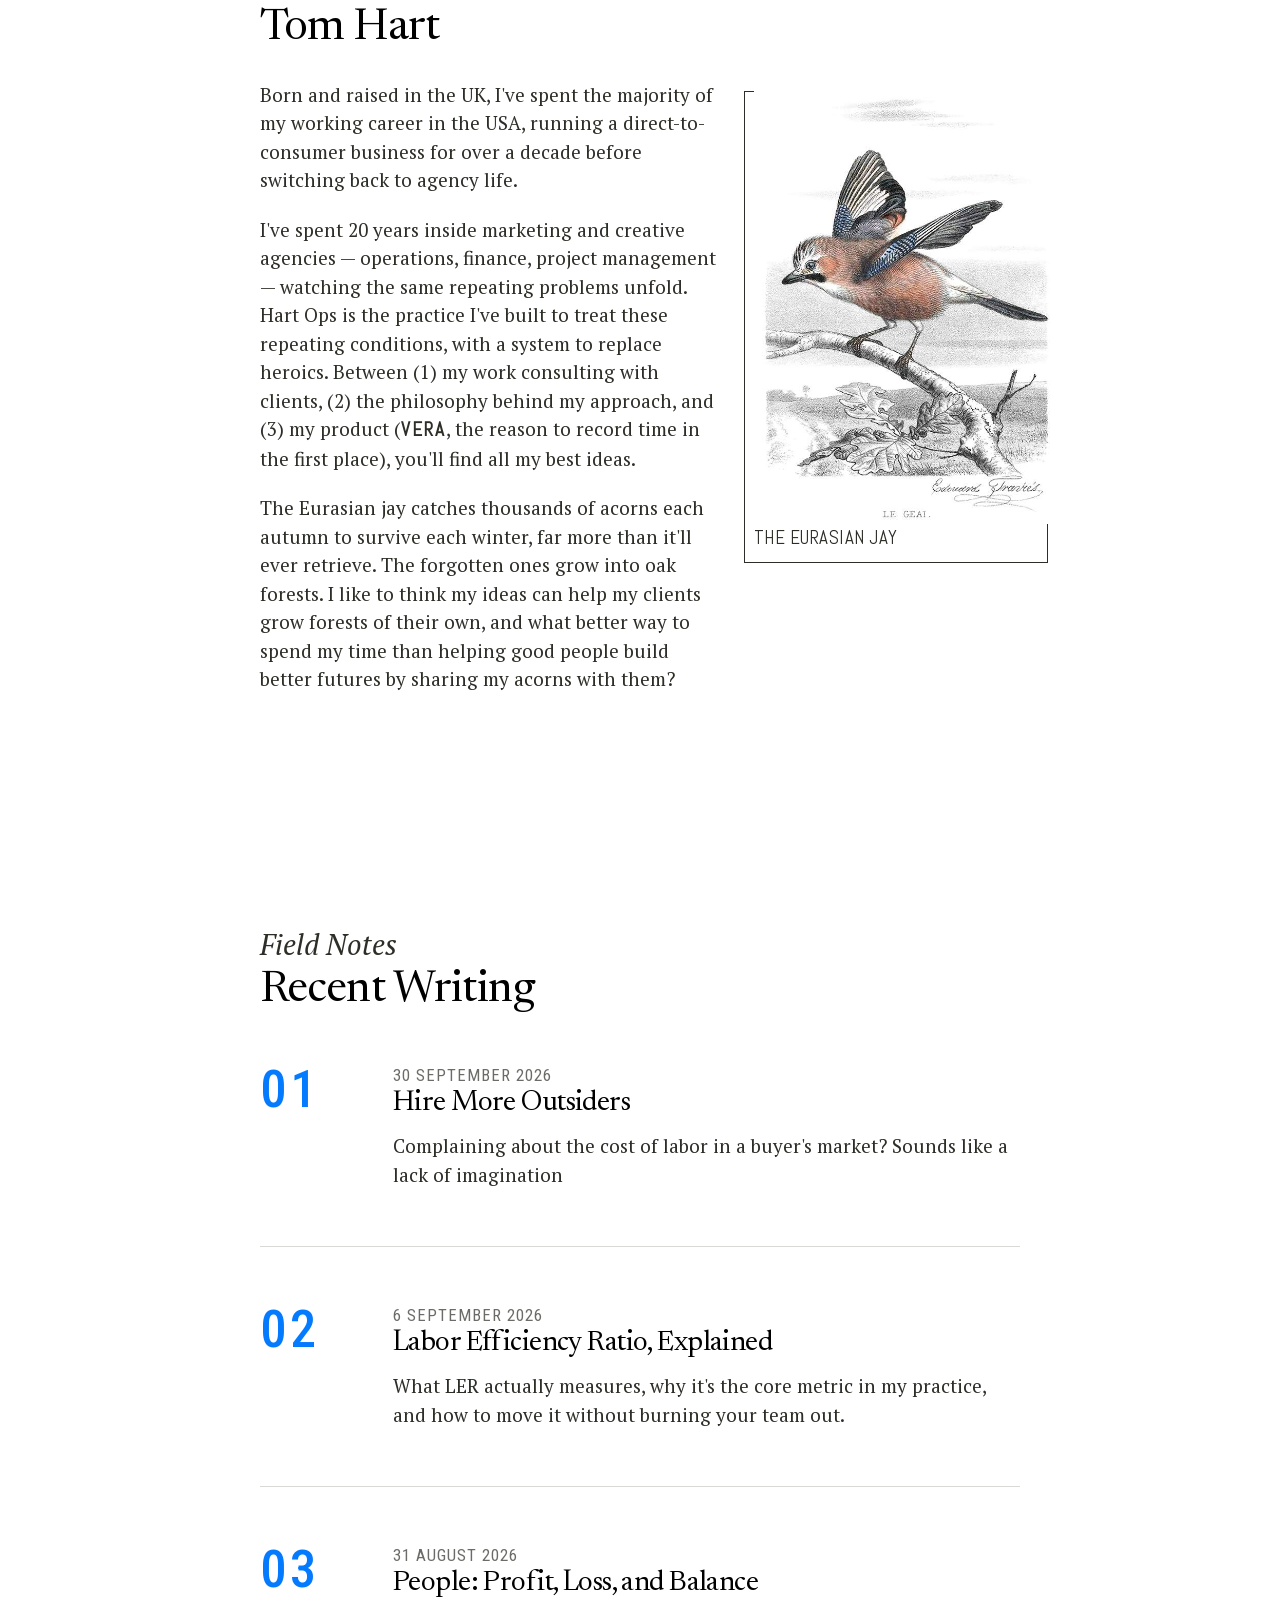
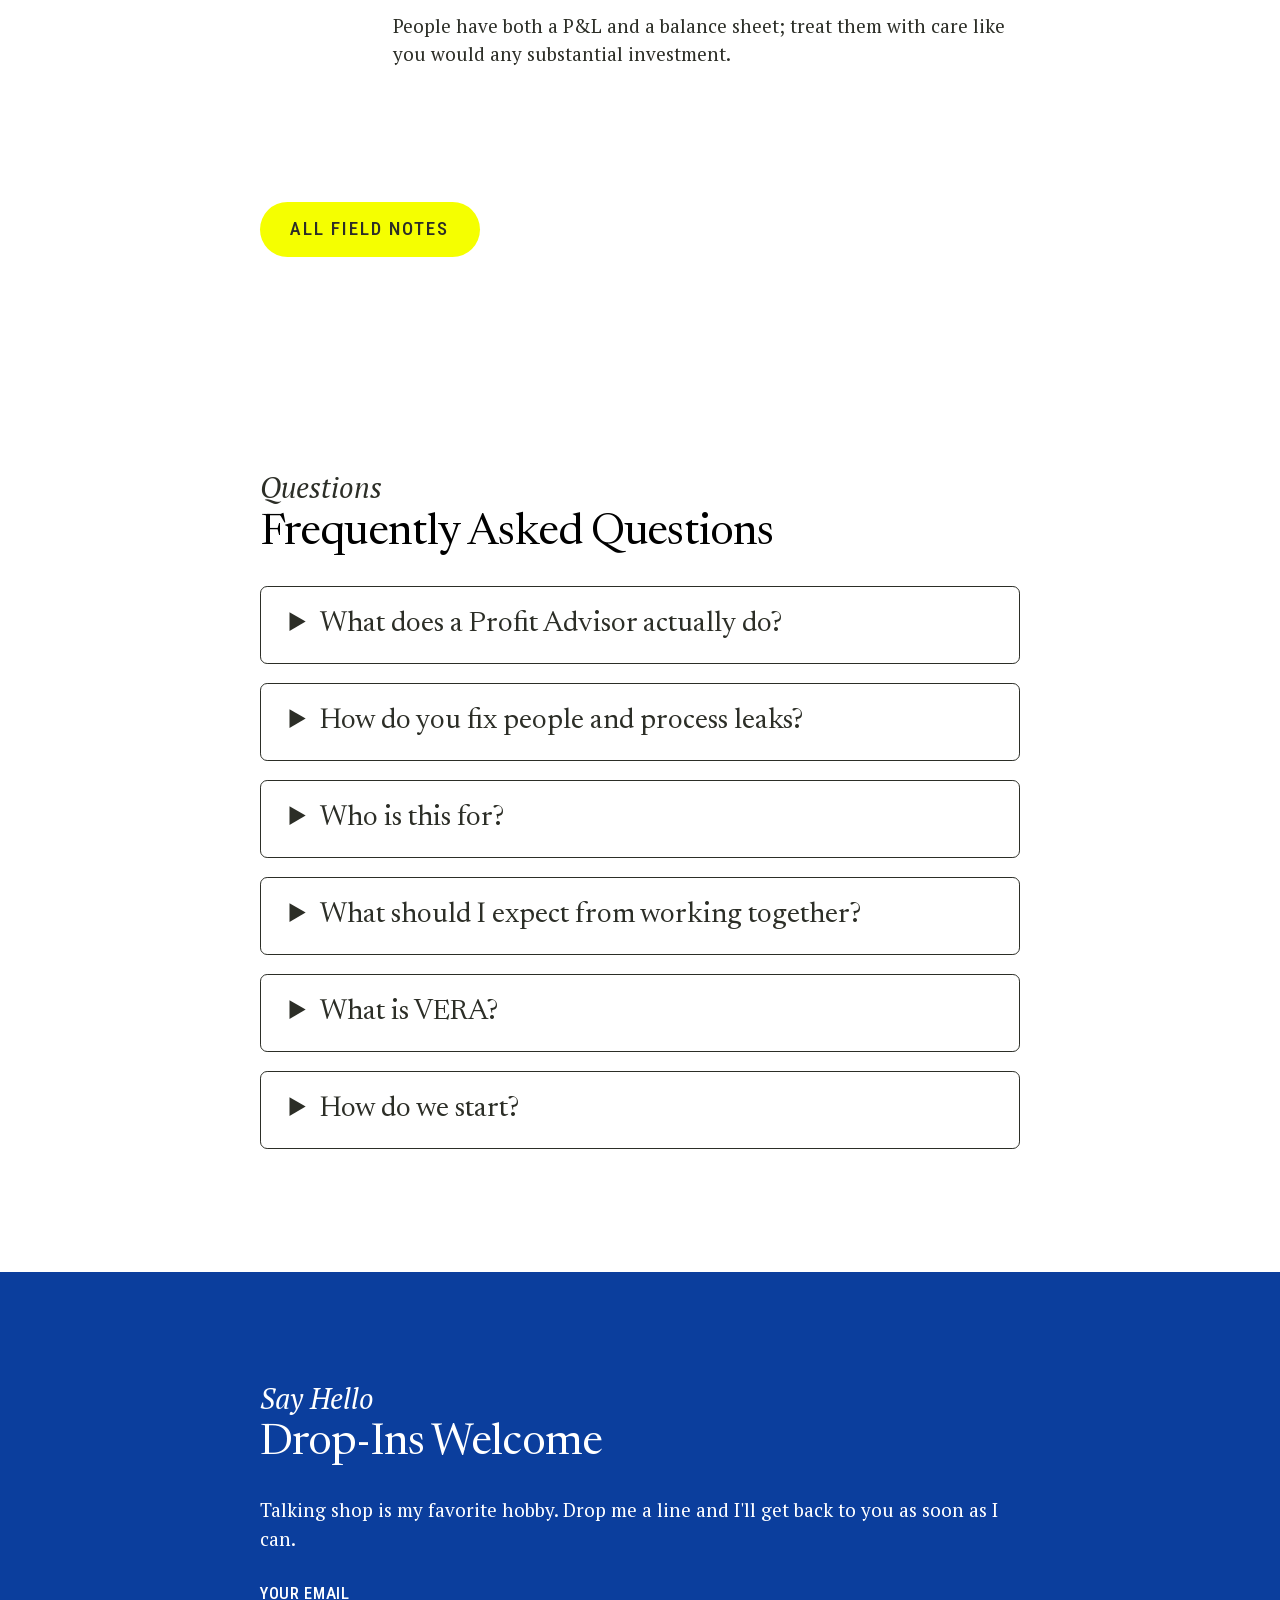
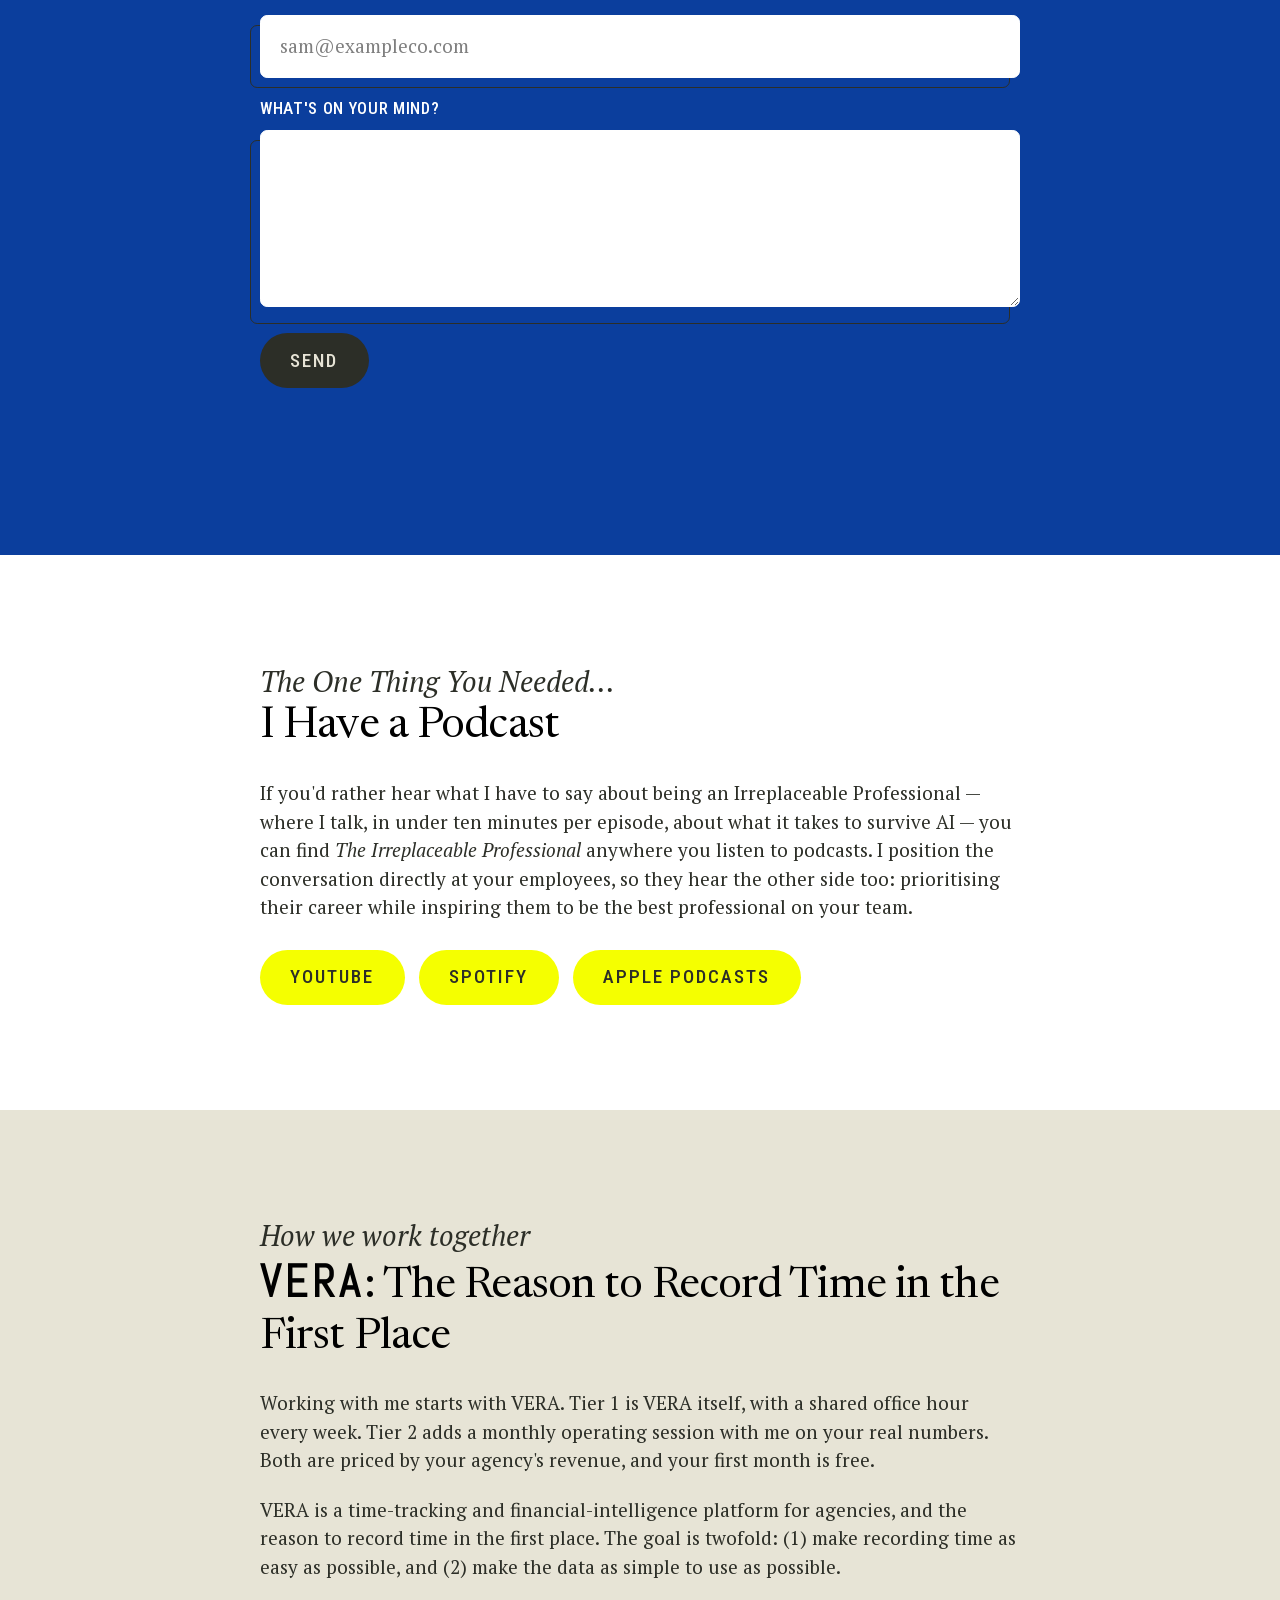
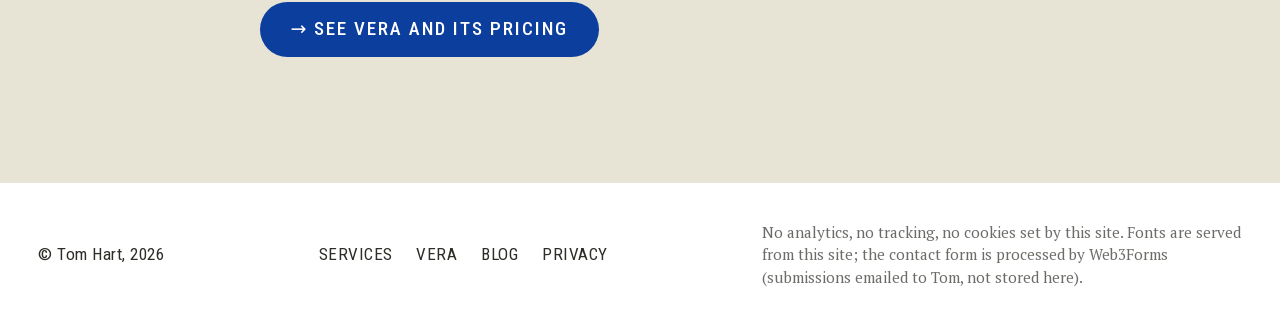
==== commit 84b8a8c4: "Offer: working with Tom now means VERA; market is $1M-$20M" ====
--- a/index.html
+++ b/index.html
@@ -3,24 +3,24 @@
 <head>
 <meta charset="utf-8">
 <meta name="viewport" content="width=device-width, initial-scale=1">
-<title>Hart Ops — Profit Advisor for $1M–$5M Marketing Agencies</title>
-<meta name="description" content="Tom Hart fixes the people and process leaks that keep $1M–$5M marketing agencies from the profit they deserve. A four-week diagnostic and a clear playbook for 20% margins by design.">
+<title>Hart Ops — Profit Advisor for $1M–$20M Marketing Agencies</title>
+<meta name="description" content="Tom Hart fixes the people and process leaks that keep $1M–$20M marketing agencies from the profit they deserve. Work with him through VERA, on your own numbers.">
 <meta name="author" content="Tom Hart">
 <meta name="robots" content="index,follow,max-image-preview:large">
 <meta name="theme-color" content="#047AFF">
 
-<meta property="og:title" content="Hart Ops — Profit Advisor for $1M–$5M Marketing Agencies">
-<meta property="og:description" content="Turn a high-stress agency into a wealth-building machine. Four-week diagnostic, clear playbook, 20% margins by design.">
+<meta property="og:title" content="Hart Ops — Profit Advisor for $1M–$20M Marketing Agencies">
+<meta property="og:description" content="Turn a high-stress agency into a wealth-building machine. Work with Tom Hart through VERA, on your own numbers.">
 <meta property="og:type" content="website">
 <meta property="og:url" content="https://hartops.com/">
 <meta property="og:image" content="https://hartops.com/assets/img/tom-hart.jpg">
-<meta property="og:image:alt" content="Tom Hart, profit advisor for $1M–$5M marketing agencies">
+<meta property="og:image:alt" content="Tom Hart, profit advisor for $1M–$20M marketing agencies">
 <meta property="og:locale" content="en_US">
 <meta property="og:site_name" content="Hart Ops">
 
 <meta name="twitter:card" content="summary_large_image">
-<meta name="twitter:title" content="Hart Ops — Profit Advisor for $1M–$5M Marketing Agencies">
-<meta name="twitter:description" content="Turn a high-stress agency into a wealth-building machine. Four-week diagnostic, clear playbook, 20% margins by design.">
+<meta name="twitter:title" content="Hart Ops — Profit Advisor for $1M–$20M Marketing Agencies">
+<meta name="twitter:description" content="Turn a high-stress agency into a wealth-building machine. Work with Tom Hart through VERA, on your own numbers.">
 <meta name="twitter:image" content="https://hartops.com/assets/img/tom-hart.jpg">
 
 <link rel="canonical" href="https://hartops.com/">
@@ -57,7 +57,7 @@
       "@id": "https://hartops.com/#tom-hart",
       "name": "Tom Hart",
       "jobTitle": "Profit Advisor",
-      "description": "Operations, finance, and project-management advisor with 20 years inside marketing and creative agencies. Helps $1M–$5M agencies fix people and process leaks for 20% margins by design.",
+      "description": "Operations, finance, and project-management advisor with 20 years inside marketing and creative agencies. Helps $1M–$20M agencies fix people and process leaks.",
       "url": "https://hartops.com/",
       "image": "https://hartops.com/assets/img/tom-hart.jpg",
       "knowsAbout": [
@@ -80,7 +80,7 @@
       "url": "https://hartops.com/",
       "logo": "https://hartops.com/assets/img/hart-ops-logo.svg",
       "image": "https://hartops.com/assets/img/tom-hart.jpg",
-      "description": "Profit advisory for $1M–$5M marketing agencies. A four-week diagnostic and a clear playbook for 20% margins by design.",
+      "description": "Profit advisory for $1M–$20M marketing agencies, delivered through VERA.",
       "founder": { "@id": "https://hartops.com/#tom-hart" },
       "areaServed": "Worldwide",
       "makesOffer": { "@id": "https://hartops.com/services/#service" },
@@ -114,7 +114,7 @@
           "name": "What does a Profit Advisor actually do?",
           "acceptedAnswer": {
             "@type": "Answer",
-            "text": "Clients pay me to identify and fix people and process leaks. I turn high-stress agencies into wealth-building machines by teaching clients how to operate businesses that prioritize profit and professional excellence. I've spent 20 years inside marketing and creative agencies — operations, finance, project management — and Hart Ops is the practice I've built to treat these repeating conditions, with a clear playbook to replace heroics."
+            "text": "Clients pay me to identify and fix people and process leaks. I turn high-stress agencies into wealth-building machines by teaching clients how to operate businesses that prioritize profit and professional excellence. I've spent 20 years inside marketing and creative agencies — operations, finance, project management — and Hart Ops is the practice I've built to treat these repeating conditions, with a system to replace heroics."
           }
         },
         {
@@ -130,7 +130,7 @@
           "name": "Who is this for?",
           "acceptedAnswer": {
             "@type": "Answer",
-            "text": "I work with $1M–$5M marketing agencies, and with clients I believe in who share my vision for running a successful, profitable agency. Which is not everyone. We might be a good fit if you're tired of living this way, you're tired of making less than you're worth, you want the option to sell, and you take your work (and not yourself) seriously."
+            "text": "I work with $1M–$20M marketing agencies, and with clients I believe in who share my vision for running a successful, profitable agency. Which is not everyone. We might be a good fit if you're tired of living this way, you're tired of making less than you're worth, you want the option to sell, and you take your work (and not yourself) seriously."
           }
         },
         {
@@ -146,7 +146,7 @@
           "name": "What is VERA?",
           "acceptedAnswer": {
             "@type": "Answer",
-            "text": "VERA is a Slack-native time-tracking and financial-intelligence assistant for agencies, and the easiest and most useful time management app you've never used. The goal is twofold: (1) make recording time as easy as possible, and (2) make the data as simple to use as possible."
+            "text": "VERA is a time-tracking and financial-intelligence platform for agencies, and the reason to record time in the first place. The goal is twofold: (1) make recording time as easy as possible, and (2) make the data as simple to use as possible."
           }
         },
         {
@@ -177,9 +177,9 @@
   <section class="px-6 md:px-8 py-16 md:py-24 bg-white">
     <div class="mx-auto max-w-[1400px] grid gap-8 md:gap-12 md:grid-cols-[1.4fr_1fr] items-center">
       <div>
-        <h1 class="text-[2.6rem] md:text-[3rem] mb-4">Tom Hart, a Profit Advisor<br />for $1M–$5M Marketing Agencies</h1>
+        <h1 class="text-[2.6rem] md:text-[3rem] mb-4">Tom Hart, a Profit Advisor<br />for $1M–$20M Marketing Agencies</h1>
         <p class="text-[1.15rem] max-w-[36em] mb-6">Clients pay me to identify and fix people and process leaks. I turn high-stress agencies into wealth-building machines by teaching clients how to operate businesses that prioritize profit and professional excellence.</p>
-        <a class="btn" href="#about">More About Tom</a> <a class="btn" href="/services/">The Engagement</a>
+        <a class="btn" href="#about">More About Tom</a> <a class="btn" href="/services/">How We Work Together</a>
         <p class="mt-6 mb-0"><!-- BUILD:LATEST_POST_LINK -->Read Tom's latest post: <a class="font-bold" href="/blog/hire-more-outsiders/">Hire More Outsiders</a><!-- /BUILD:LATEST_POST_LINK --></p>
       </div>
       <figure class="m-0">
@@ -234,7 +234,7 @@
             <p><strong class="font-meta font-medium uppercase tracking-wide">Equity Buyers Care About</strong><br />Your business becomes more attractive to potential buyers:</p>
             <ul class="list-disc list-outside ml-4">
               <li>Clean financials (unpolluted by the owner taking minimum wage to make the company profitable)</li>
-              <li>Documented processes followed by all (I install the Entrepreneurial Operating System [EOS] as standard)</li>
+              <li>Documented processes followed by all, built on the Entrepreneurial Operating System (EOS)</li>
               <li>A team that knows how to make decisions (and is trusted to do so without owner involvement)</li>
             </ul>
           </article>
@@ -275,7 +275,7 @@
       <div class="grid md:grid-cols-[60%_40%] gap-8">
         <header>
           <p>Born and raised in the UK, I've spent the majority of my working career in the USA, running a direct-to-consumer business for over a decade before switching back to agency life.</p>
-          <p>I've spent 20 years inside marketing and creative agencies — operations, finance, project management — watching the same repeating problems unfold. Hart Ops is the practice I've built to treat these repeating conditions, with a clear playbook to replace heroics. Between (1) my work consulting with clients, (2) the philosophy behind my approach, and (3) my product (<a class="font-bold" rel="noopener" target="_blank" href="https://getvera.site"><span class="font-ui tracking-widest">VERA</span></a>, the easiest and most useful time management app you've never used), you'll find all my best ideas.</p>
+          <p>I've spent 20 years inside marketing and creative agencies — operations, finance, project management — watching the same repeating problems unfold. Hart Ops is the practice I've built to treat these repeating conditions, with a system to replace heroics. Between (1) my work consulting with clients, (2) the philosophy behind my approach, and (3) my product (<a class="font-bold" rel="noopener" target="_blank" href="https://getvera.site"><span class="font-ui tracking-widest">VERA</span></a>, the reason to record time in the first place), you'll find all my best ideas.</p>
           <p>The Eurasian jay catches thousands of acorns each autumn to survive each winter, far more than it'll ever retrieve. The forgotten ones grow into oak forests. I like to think my ideas can help my clients grow forests of their own, and what better way to spend my time than helping good people build better futures by sharing my acorns with them?</p>
         </header>
         <section class="flex flex-col gap-2">
@@ -336,7 +336,7 @@
       <h2 class="text-[2rem] md:text-[2.3125rem]">Frequently Asked Questions</h2>
       <details class="px-6 py-4 mb-4 bg-white border rounded-md">
         <summary class="font-heading text-2xl">What does a Profit Advisor actually do?</summary>
-        <p class="mt-4 mb-0">Clients pay me to identify and fix people and process leaks. I turn high-stress agencies into wealth-building machines by teaching clients how to operate businesses that prioritize profit and professional excellence. I've spent 20 years inside marketing and creative agencies — operations, finance, project management — and Hart Ops is the practice I've built to treat these repeating conditions, with a clear playbook to replace heroics.</p>
+        <p class="mt-4 mb-0">Clients pay me to identify and fix people and process leaks. I turn high-stress agencies into wealth-building machines by teaching clients how to operate businesses that prioritize profit and professional excellence. I've spent 20 years inside marketing and creative agencies — operations, finance, project management — and Hart Ops is the practice I've built to treat these repeating conditions, with a system to replace heroics.</p>
       </details>
       <details class="px-6 py-4 mb-4 bg-white border rounded-md">
         <summary class="font-heading text-2xl">How do you fix people and process leaks?</summary>
@@ -344,7 +344,7 @@
       </details>
       <details class="px-6 py-4 mb-4 bg-white border rounded-md">
         <summary class="font-heading text-2xl">Who is this for?</summary>
-        <p class="mt-4 mb-0">I work with $1M–$5M marketing agencies, and with clients I believe in who share my vision for running a successful, profitable agency. Which is not everyone. We might be a good fit if you're tired of living this way, you're tired of making less than you're worth, you want the option to sell, and you take your work (and not yourself) seriously.</p>
+        <p class="mt-4 mb-0">I work with $1M–$20M marketing agencies, and with clients I believe in who share my vision for running a successful, profitable agency. Which is not everyone. We might be a good fit if you're tired of living this way, you're tired of making less than you're worth, you want the option to sell, and you take your work (and not yourself) seriously.</p>
       </details>
       <details class="px-6 py-4 mb-4 bg-white border rounded-md">
         <summary class="font-heading text-2xl">What should I expect from working together?</summary>
@@ -352,7 +352,7 @@
       </details>
       <details class="px-6 py-4 mb-4 bg-white border rounded-md">
         <summary class="font-heading text-2xl">What is VERA?</summary>
-        <p class="mt-4 mb-0">VERA is a Slack-native time-tracking and financial-intelligence assistant for agencies, and the easiest and most useful time management app you've never used. The goal is twofold: (1) make recording time as easy as possible, and (2) make the data as simple to use as possible.</p>
+        <p class="mt-4 mb-0">VERA is a time-tracking and financial-intelligence platform for agencies, and the reason to record time in the first place. The goal is twofold: (1) make recording time as easy as possible, and (2) make the data as simple to use as possible.</p>
       </details>
       <details class="px-6 py-4 mb-4 bg-white border rounded-md">
         <summary class="font-heading text-2xl">How do we start?</summary>
@@ -407,10 +407,11 @@
 
   <section class="px-6 md:px-8 py-14 md:py-22 theme-mid">
     <div class="mx-auto max-w-[760px]">
-      <p class="italic text-[1.5rem] m-0">I also work on...</p>
-      <h2 class="text-[2rem] md:text-[2.3125rem]"><span class="font-ui tracking-widest font-bold">VERA</span>: My Time Management App</h2>
-      <p>The easiest and most useful time management app you've never used, <span class="font-ui tracking-widest font-bold">VERA</span> is a Slack-native time-tracking and financial-intelligence assistant for agencies. The goal is twofold: (1) make recording time as easy as possible, and (2) make the data as simple to use as possible.</p>
-      <p><a class="btn" rel="noopener" href="https://getvera.site" target="_blank">→ See VERA at getvera.site</a></p>
+      <p class="italic text-[1.5rem] m-0">How we work together</p>
+      <h2 class="text-[2rem] md:text-[2.3125rem]"><span class="font-ui tracking-widest font-bold">VERA</span>: The Reason to Record Time in the First Place</h2>
+      <p>Working with me starts with VERA. Tier 1 is VERA itself, with a shared office hour every week. Tier 2 adds a monthly operating session with me on your real numbers. Both are priced by your agency's revenue, and your first month is free.</p>
+      <p>VERA is a time-tracking and financial-intelligence platform for agencies, and the reason to record time in the first place. The goal is twofold: (1) make recording time as easy as possible, and (2) make the data as simple to use as possible.</p>
+      <p><a class="btn" rel="noopener" href="https://getvera.site/pricing.html" target="_blank">→ See VERA and its pricing</a></p>
     </div>
   </section>
 
